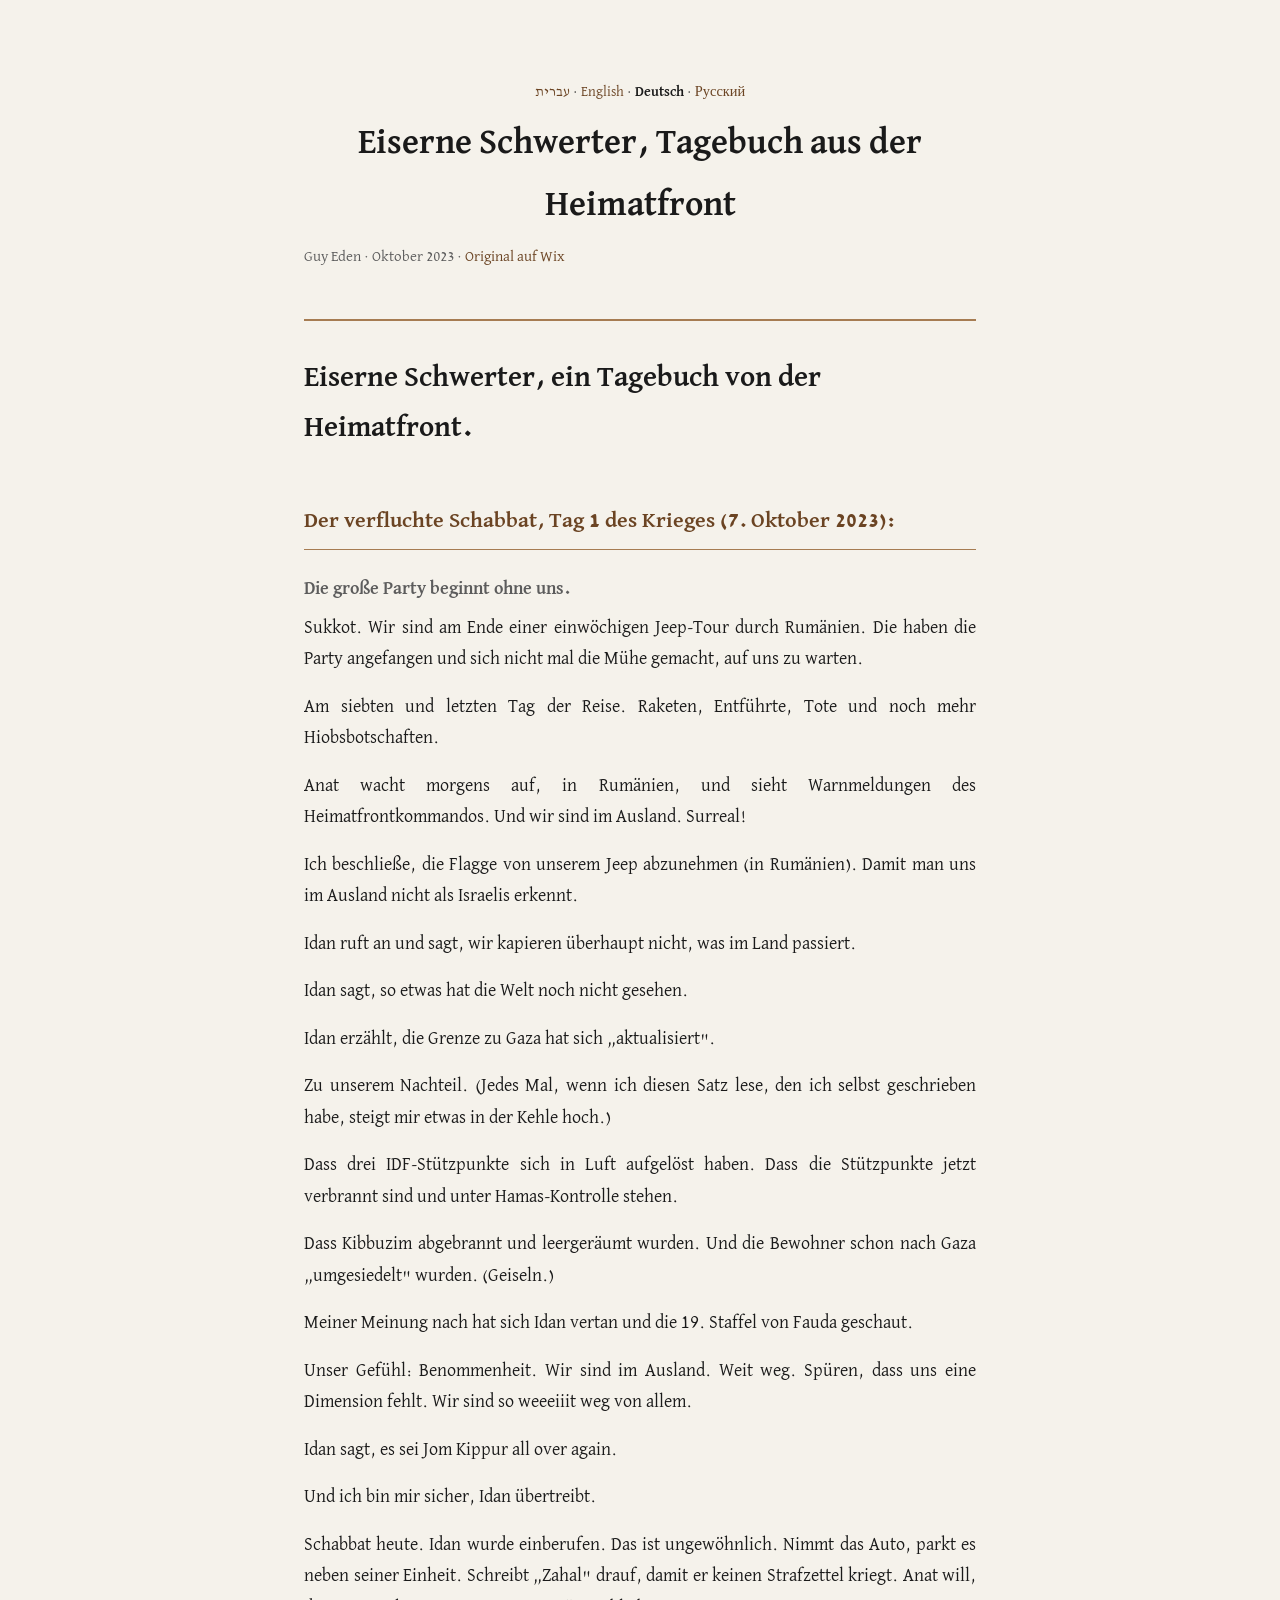
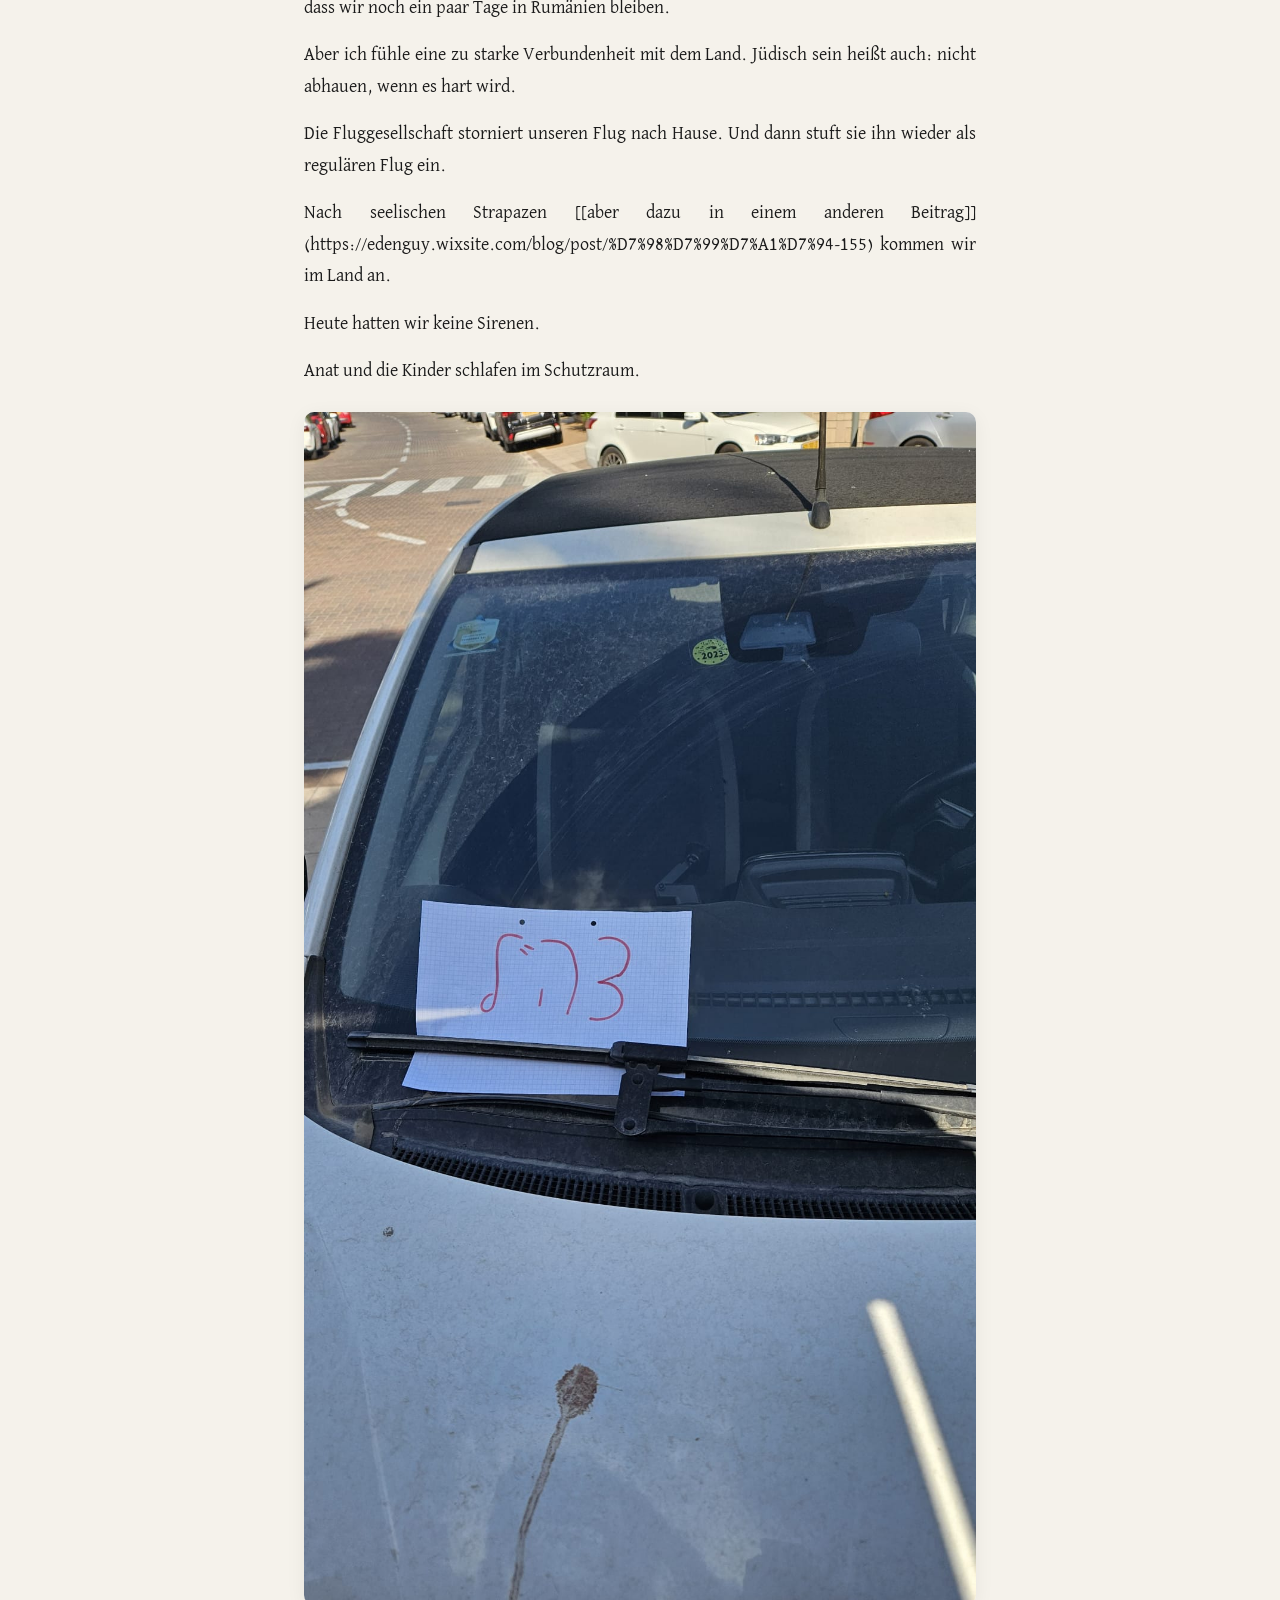
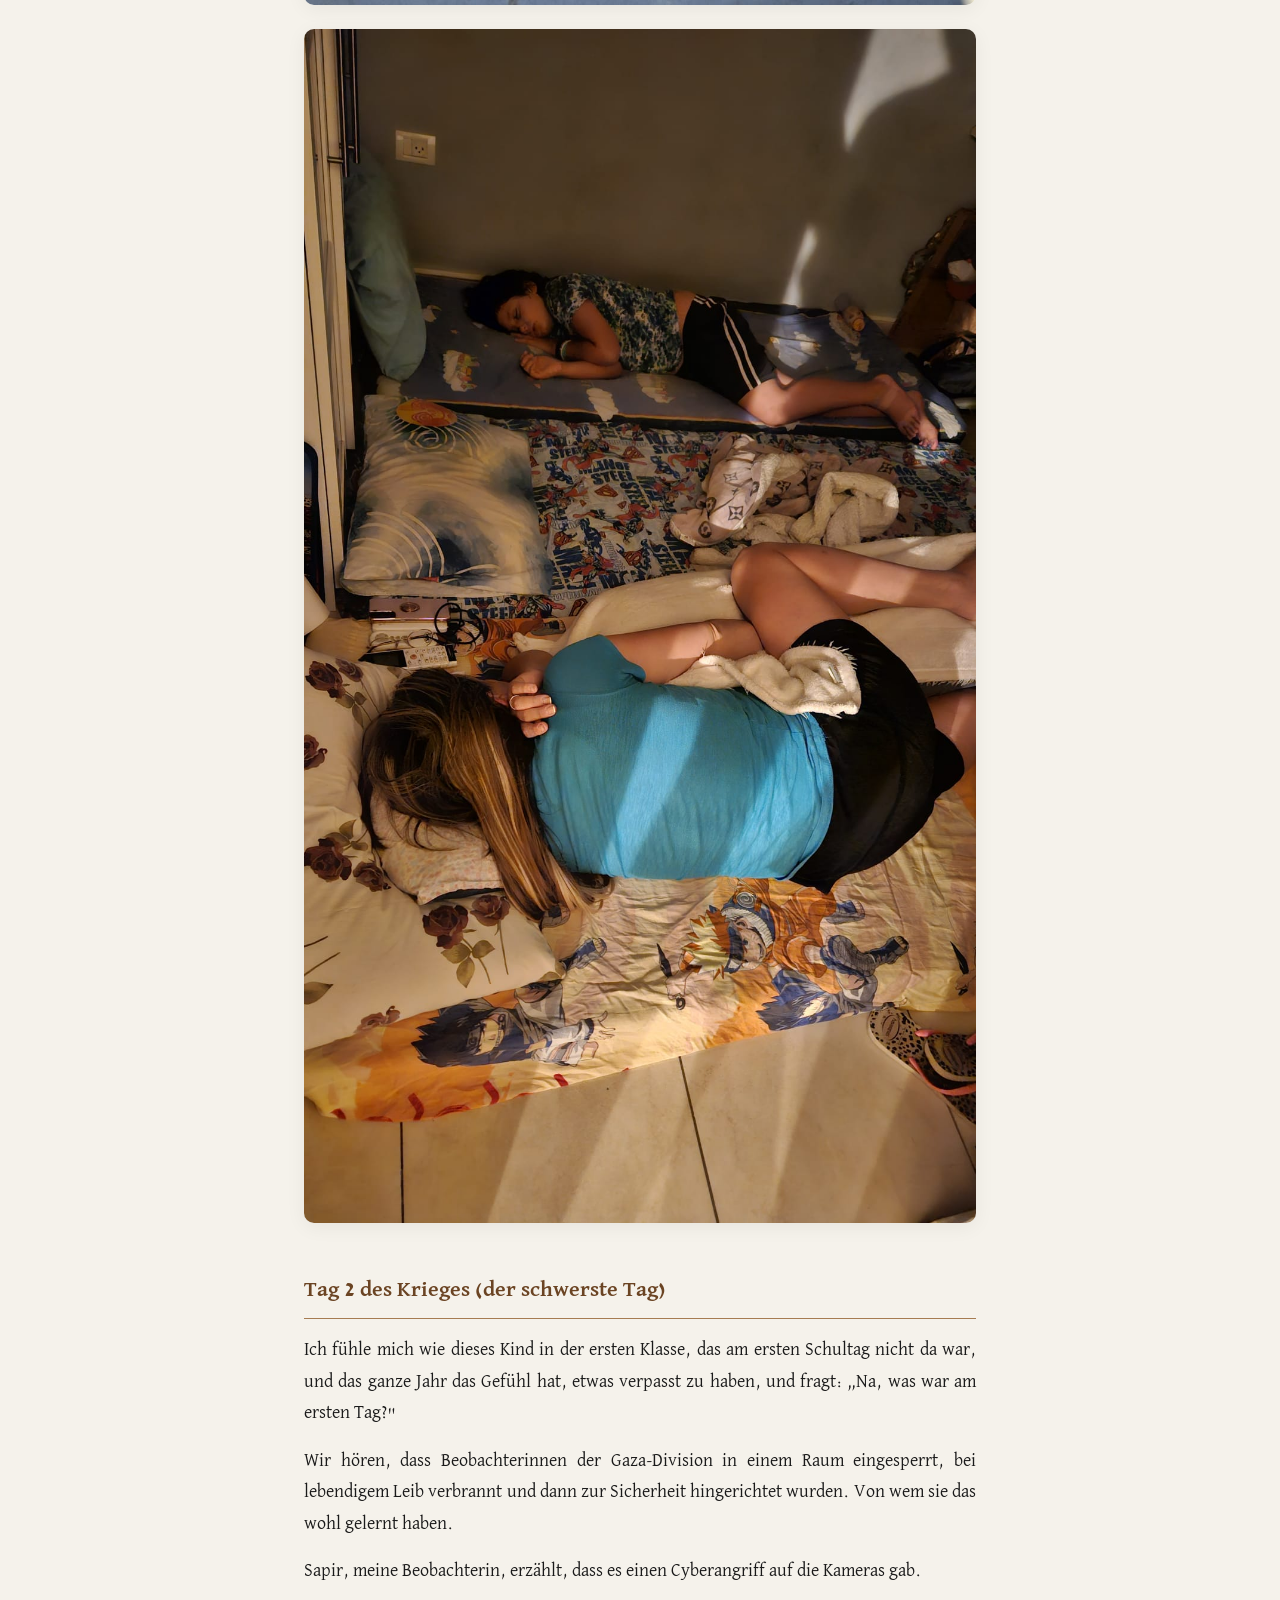
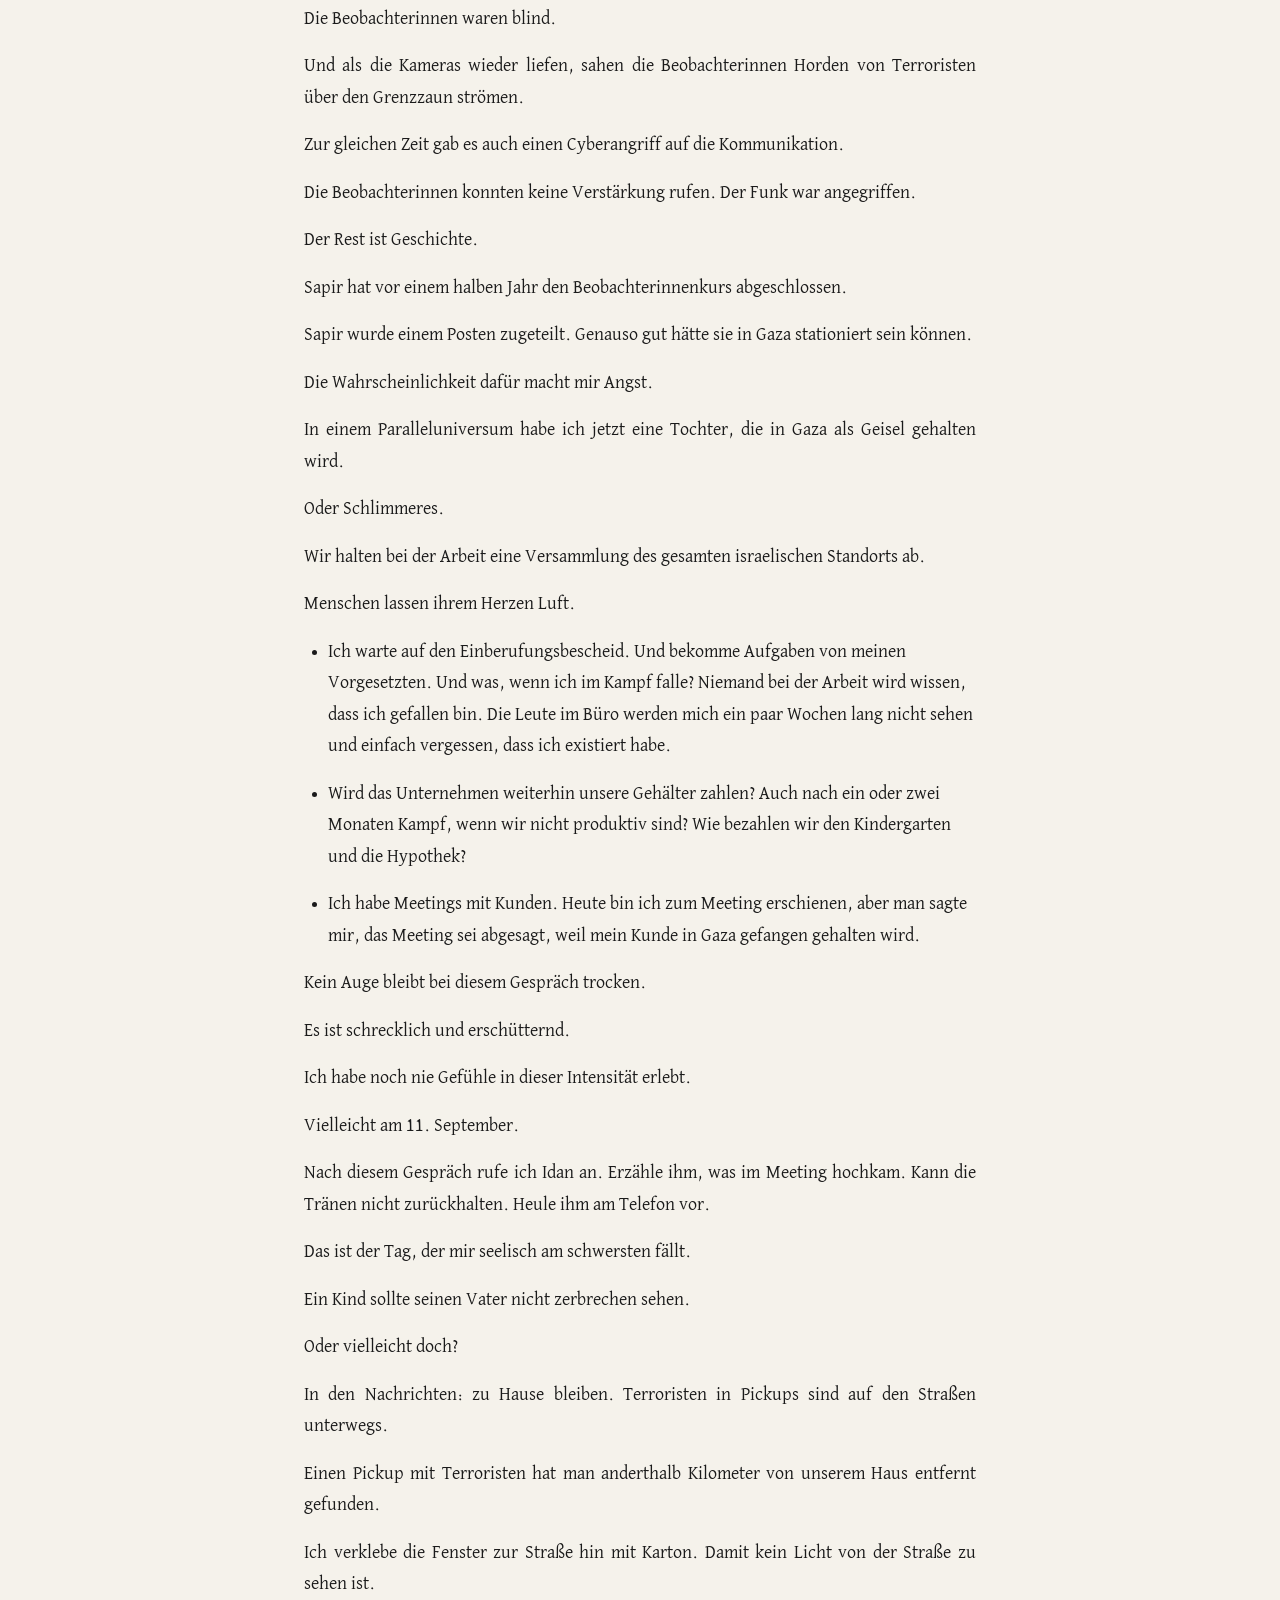
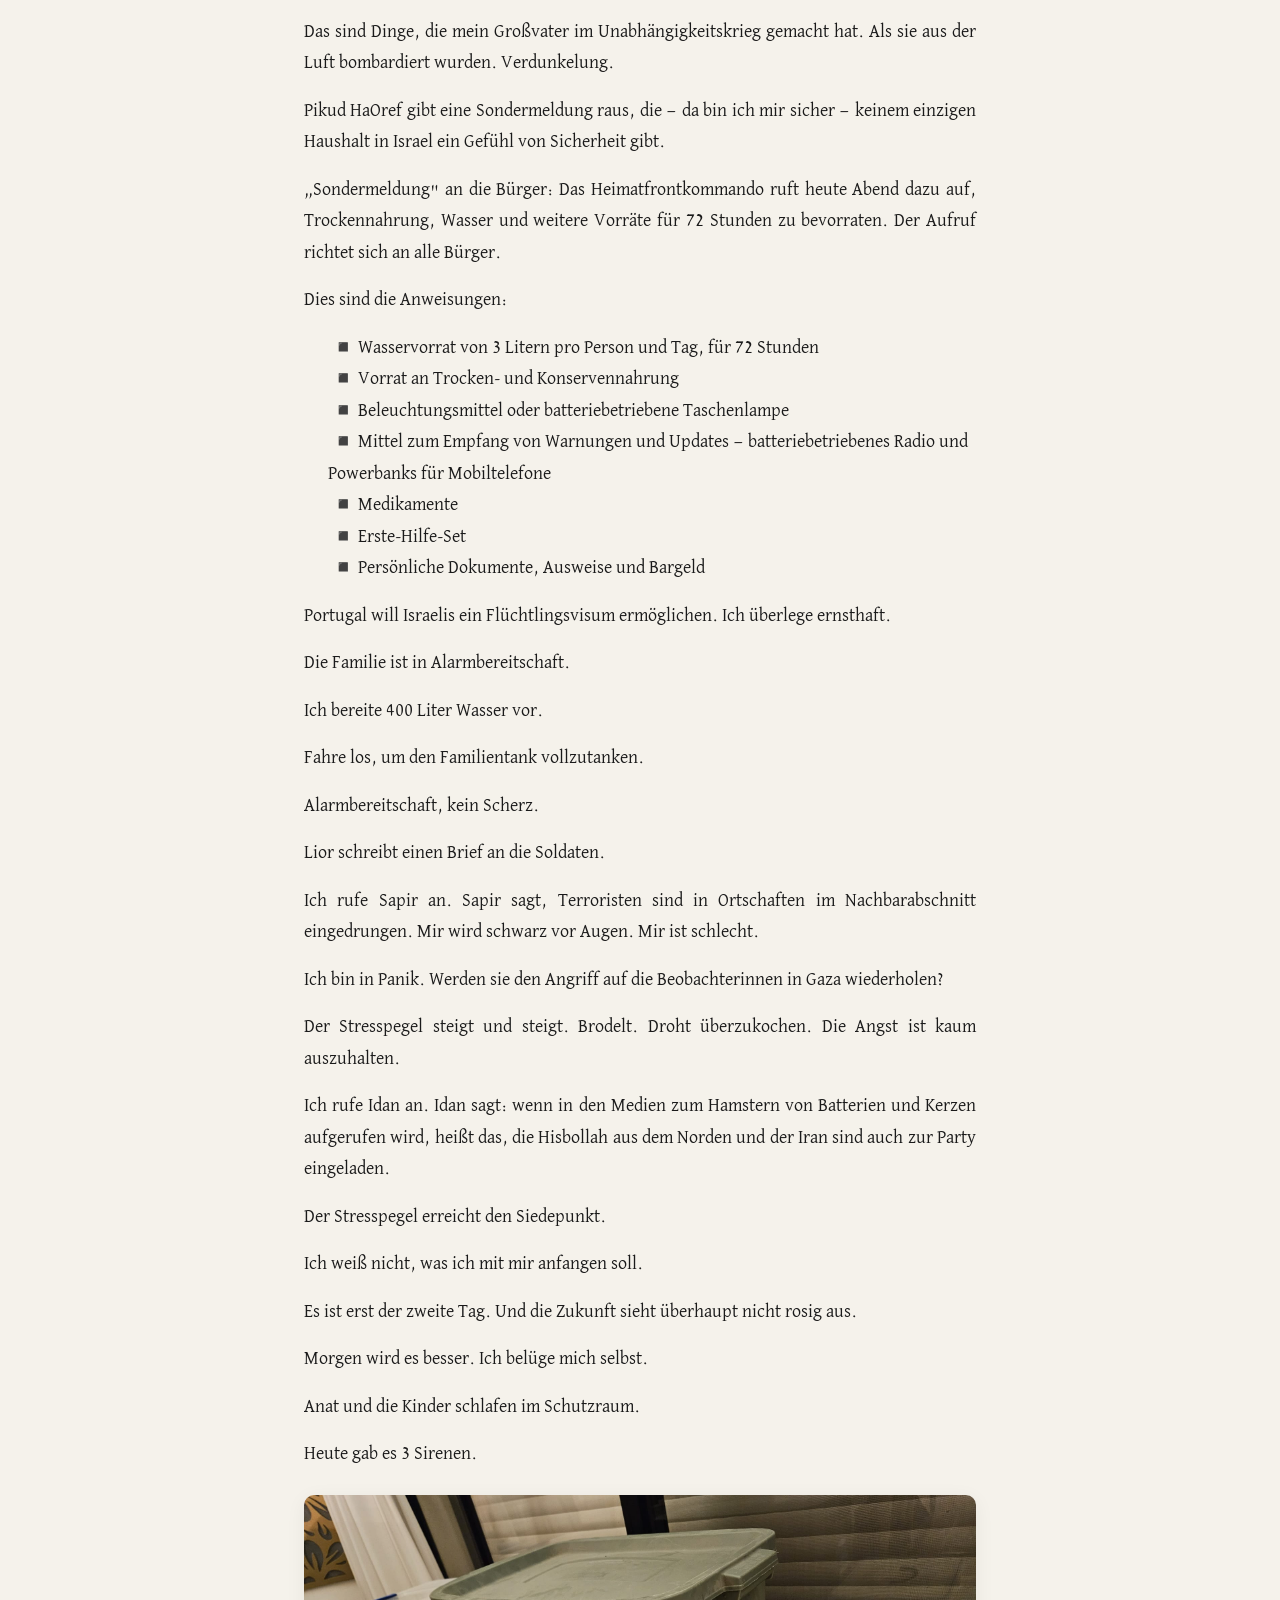
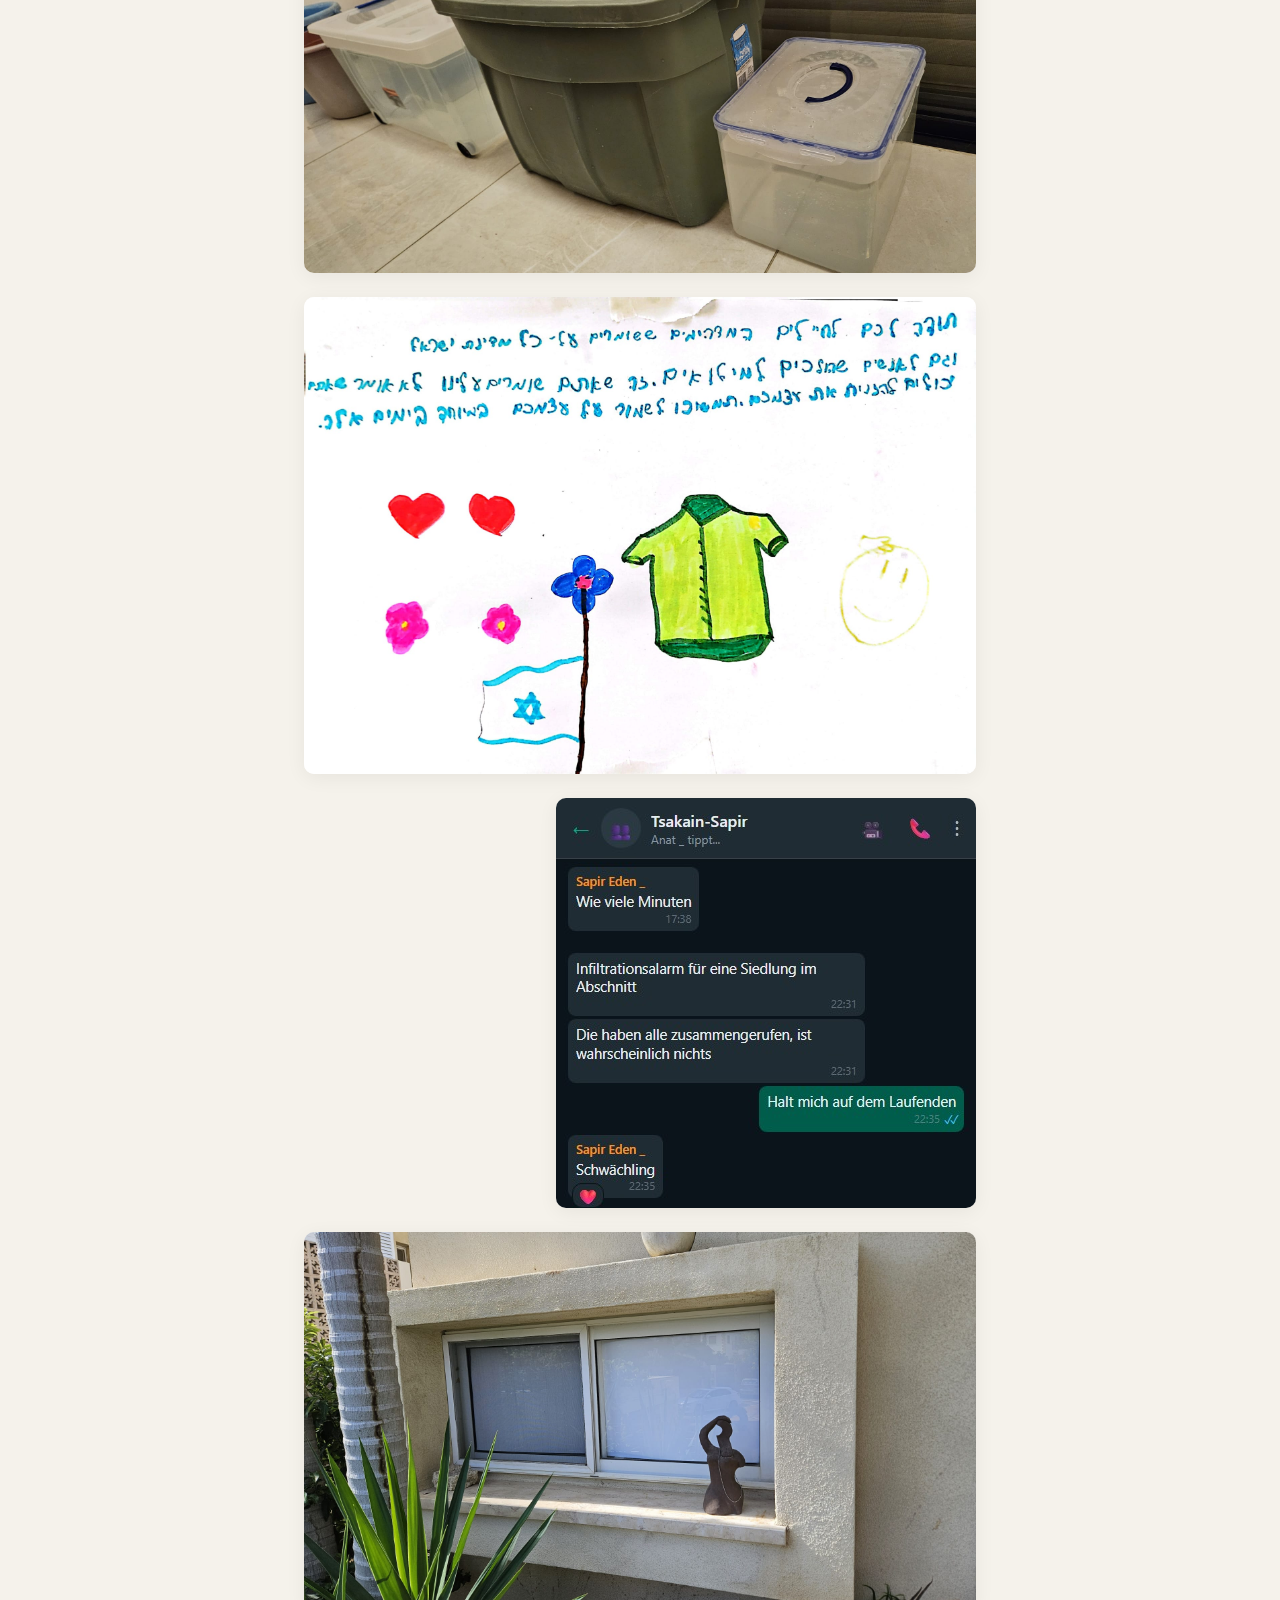
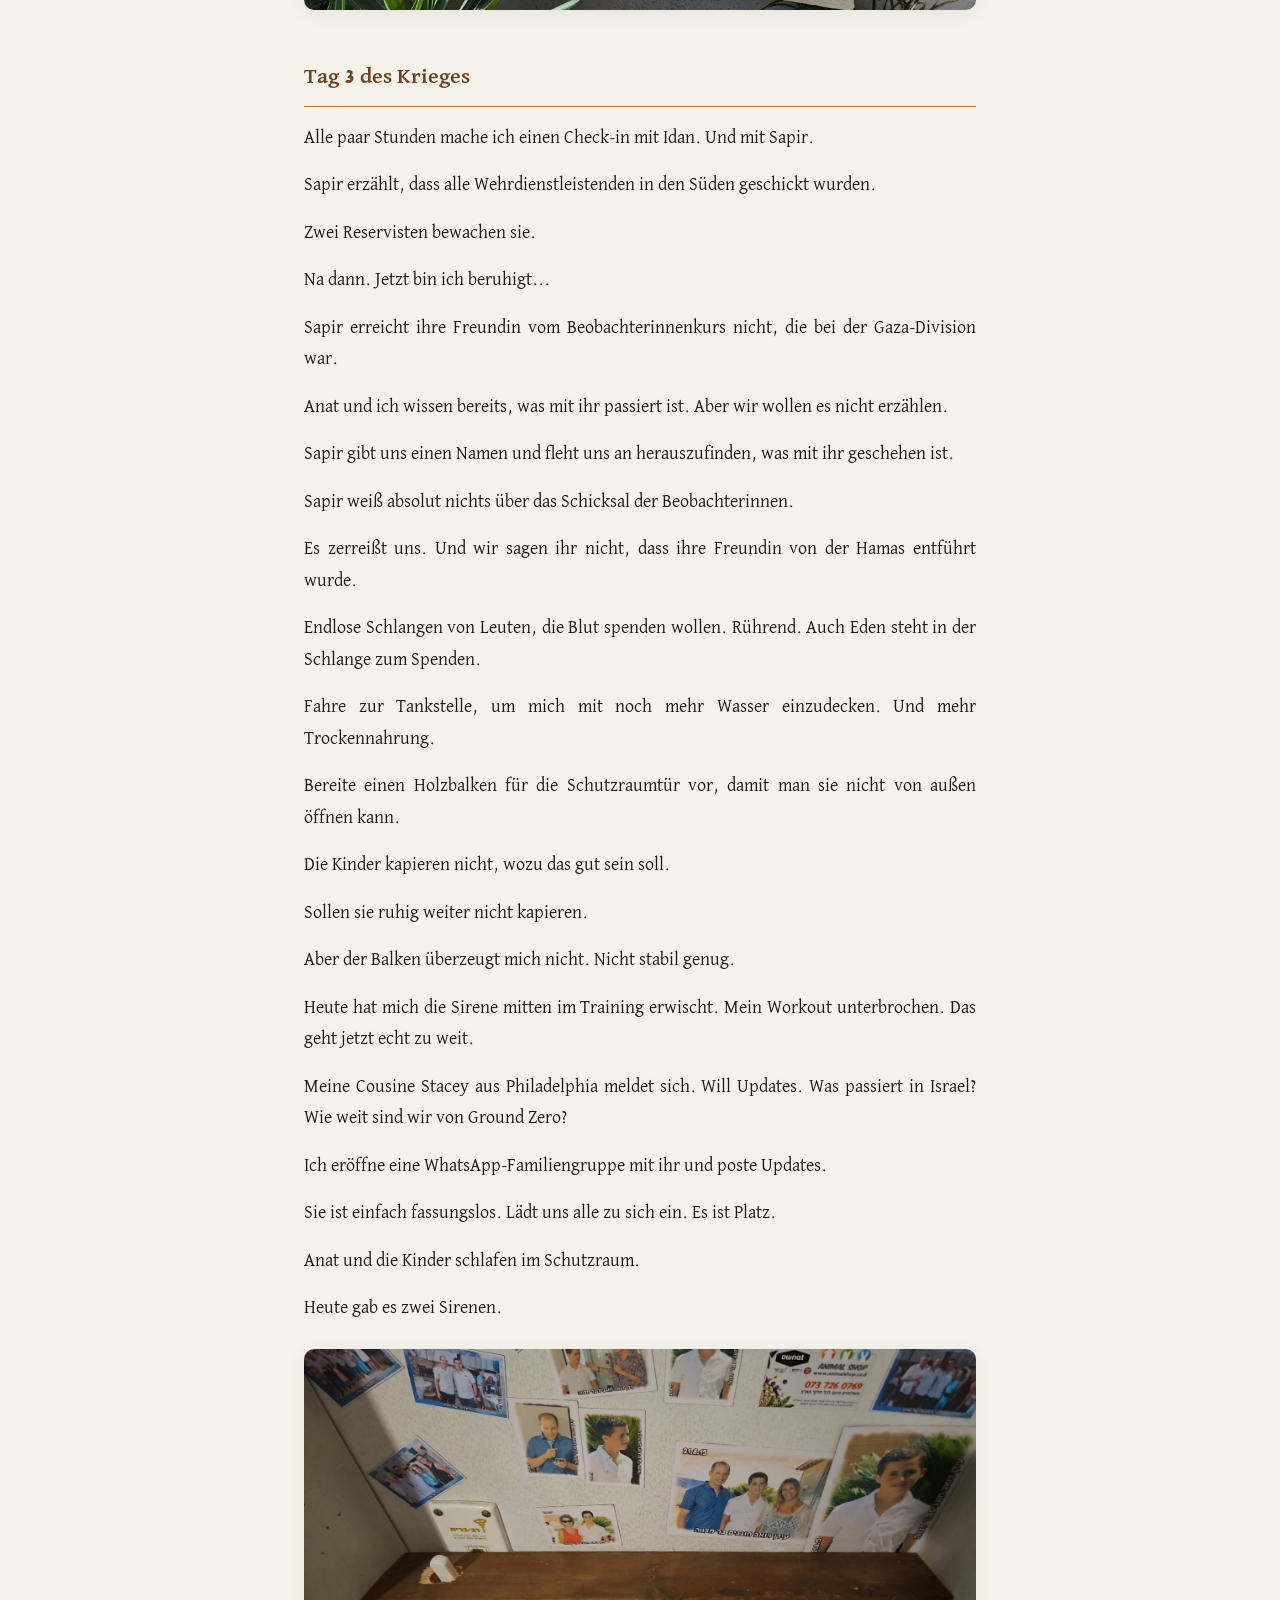
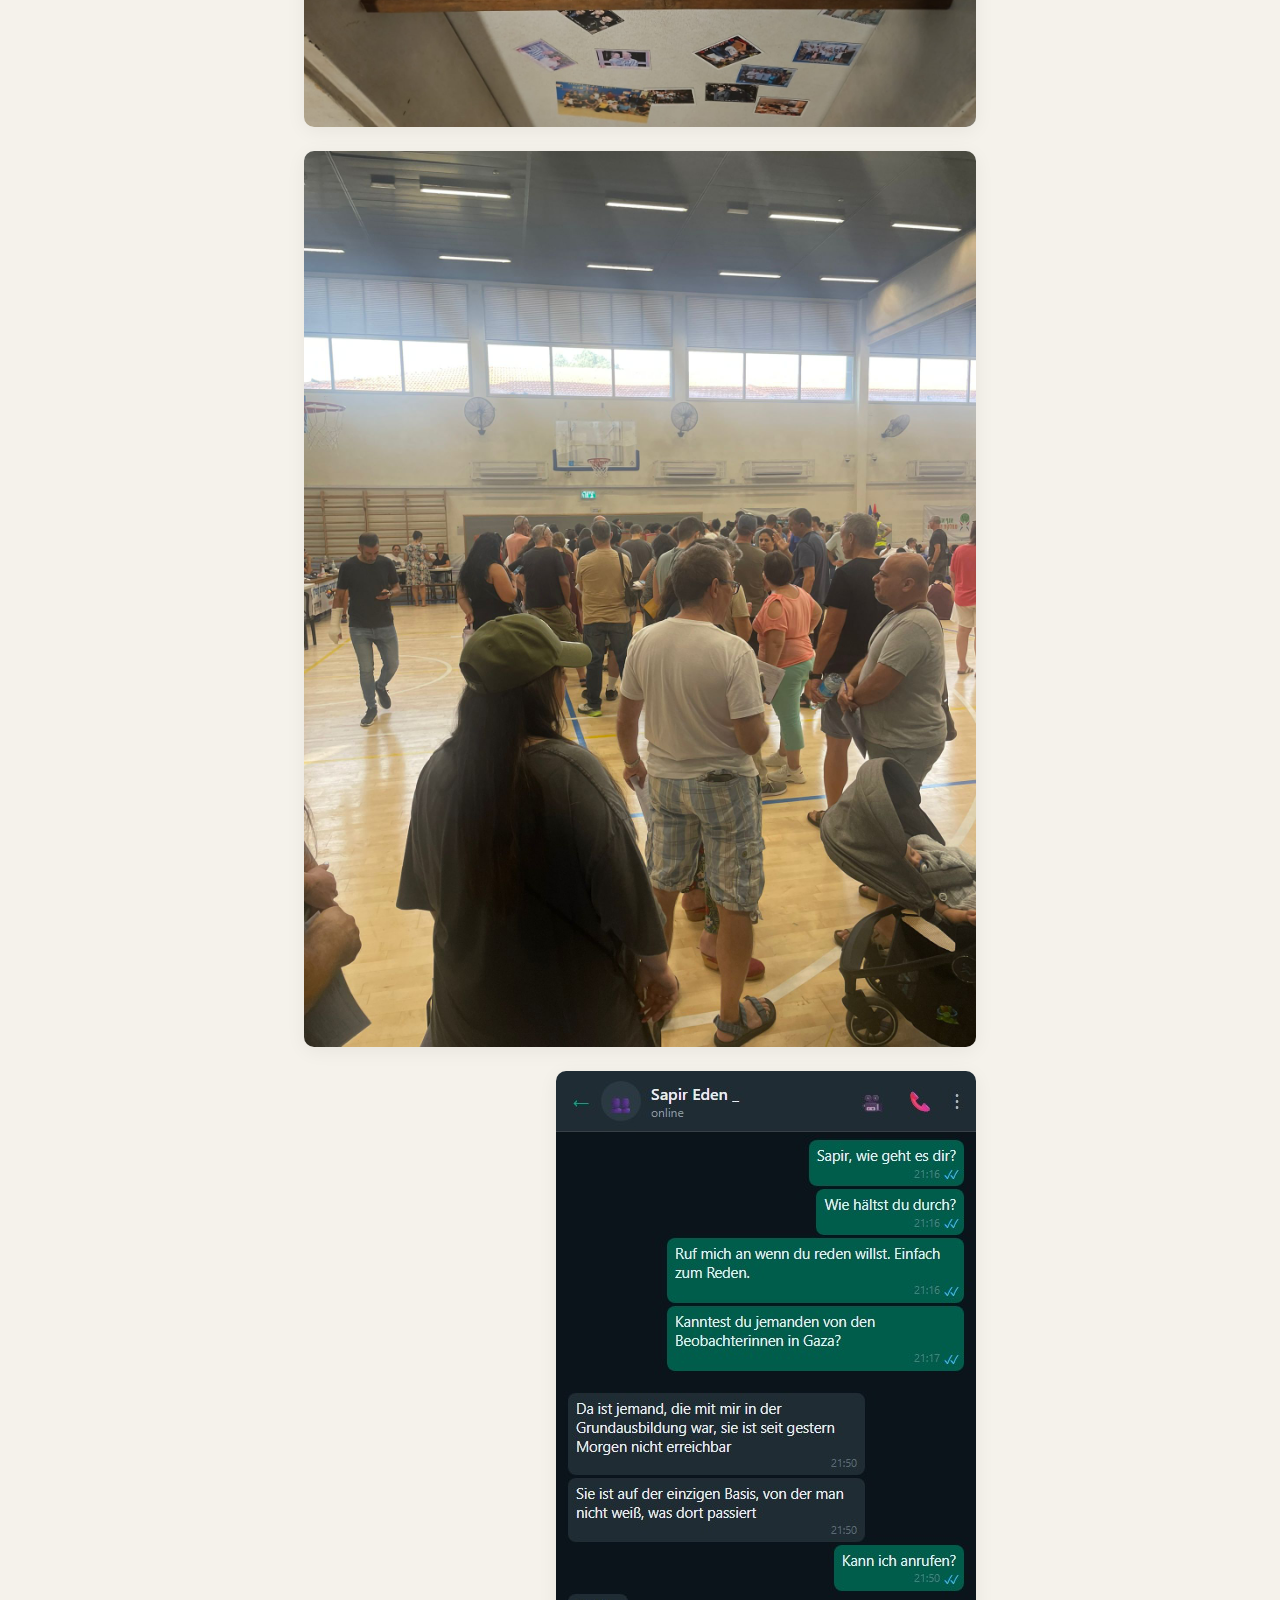
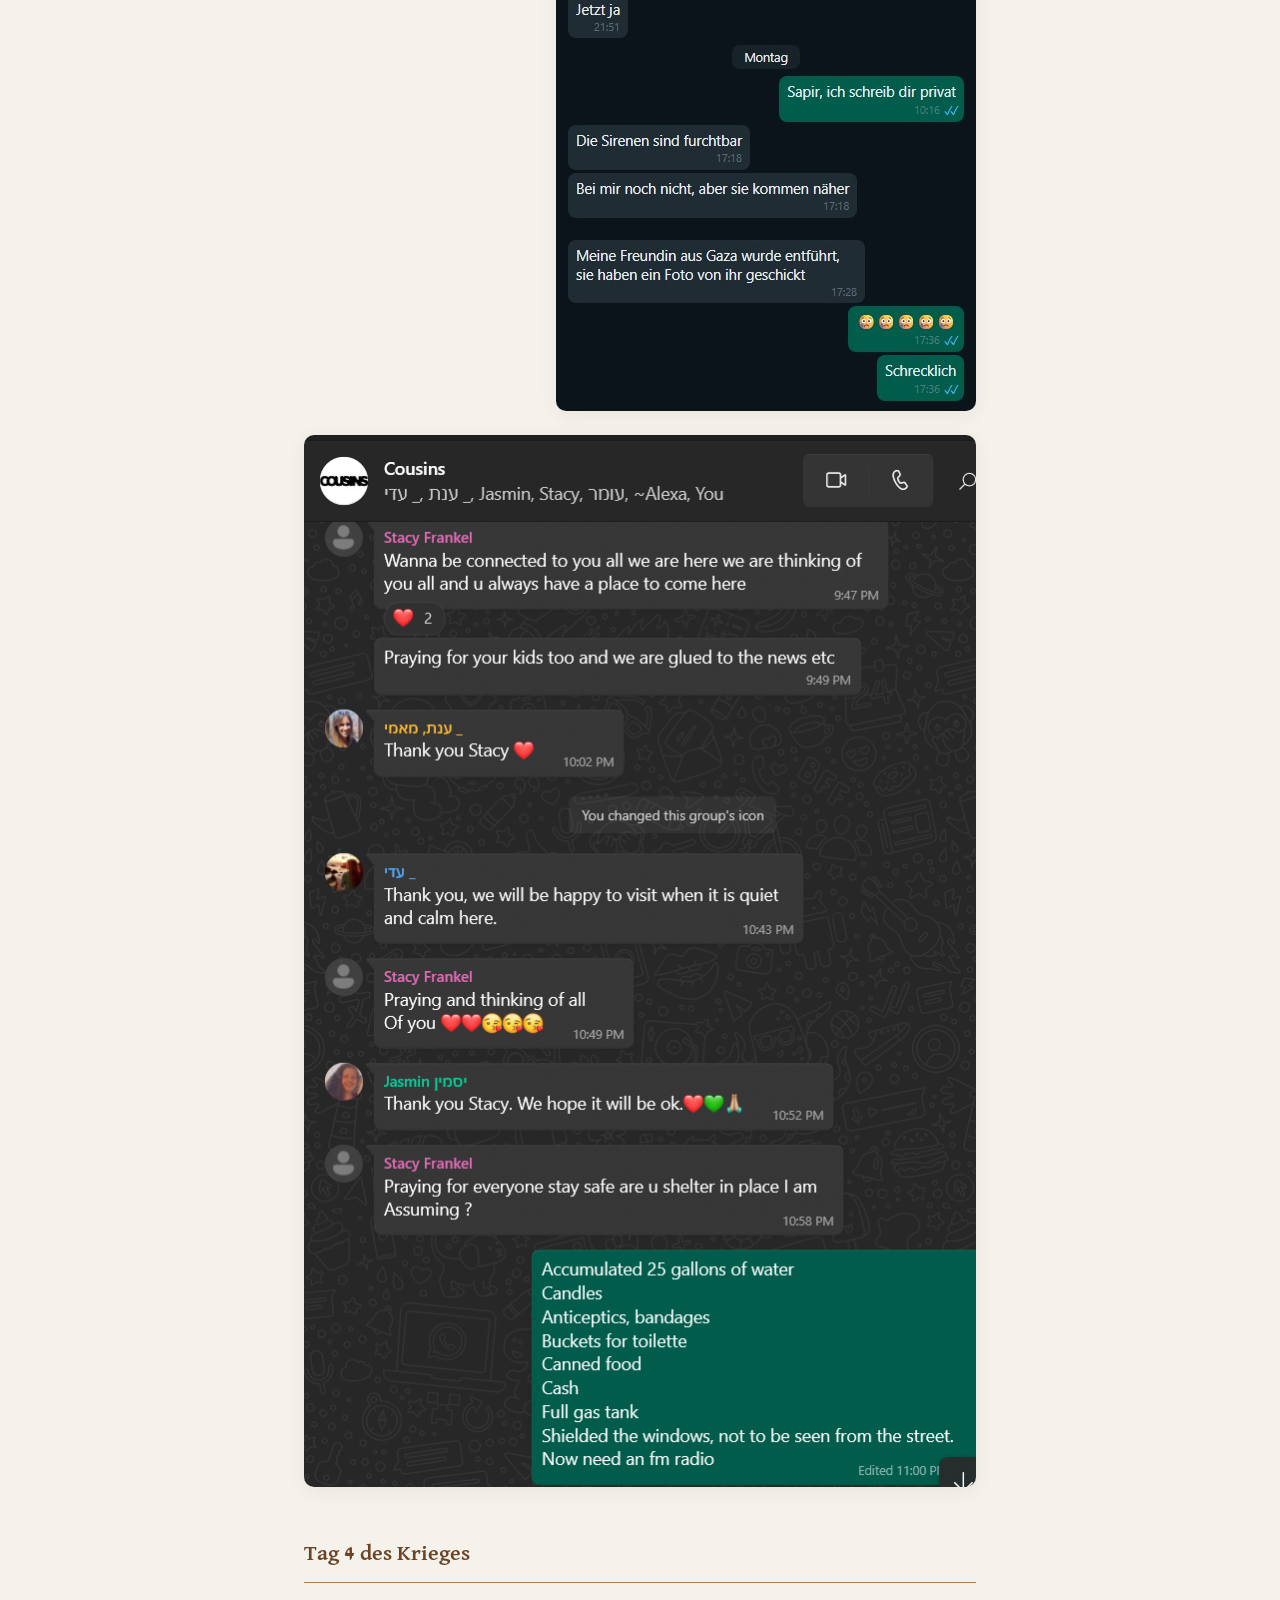
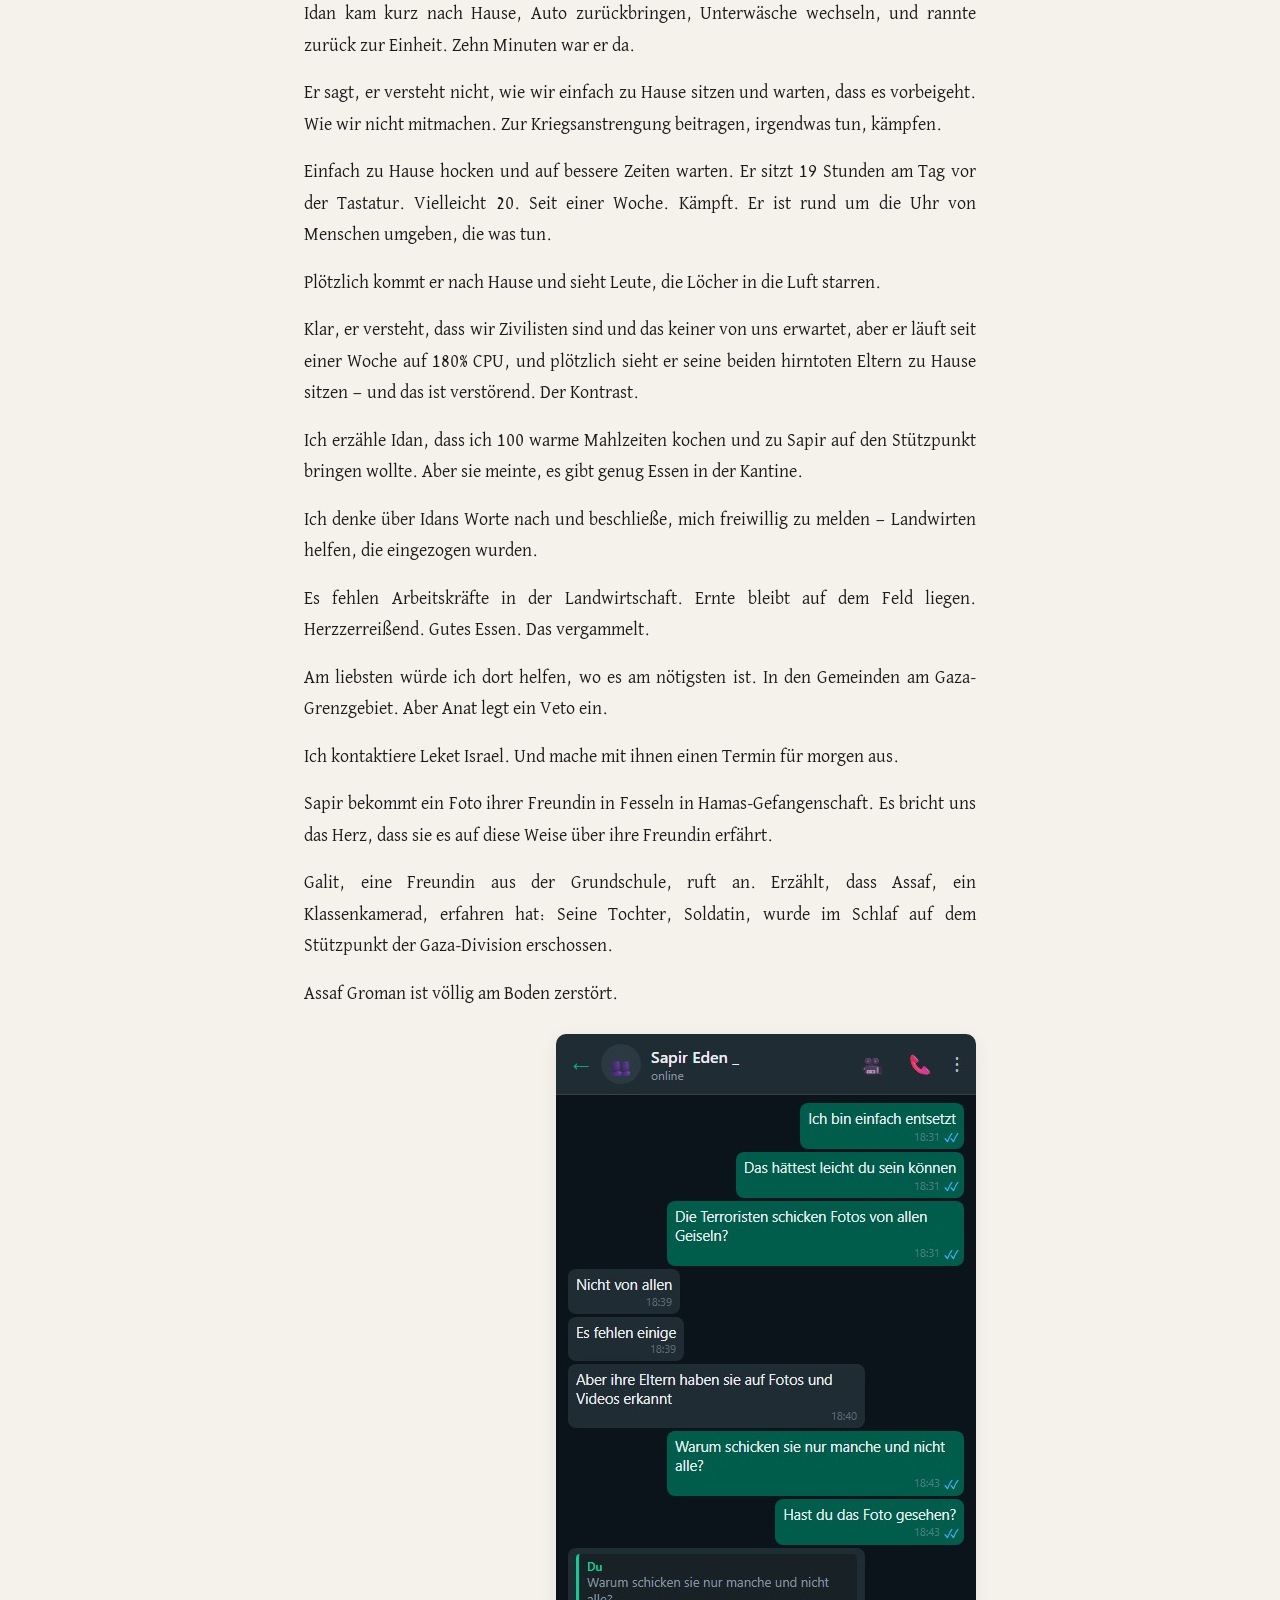
==== milchemet-charvot-barzel/de/index.html @ ed53eacb "html" ====
<!DOCTYPE html>
<html lang="de" dir="ltr">
<head>
  <meta charset="UTF-8">
  <meta name="viewport" content="width=device-width, initial-scale=1">
  <title>Eiserne Schwerter, Tagebuch aus der Heimatfront — Guy Eden</title>
  <link rel="preconnect" href="https://fonts.googleapis.com">
  <link rel="preconnect" href="https://fonts.gstatic.com" crossorigin>
  <link href="https://fonts.googleapis.com/css2?family=Heebo:wght@300;400;600;700&family=David+Libre:wght@400;700&display=swap" rel="stylesheet">
  <style>
    :root {
      --bg: #f5f2eb;
      --text: #1a1a1a;
      --muted: #5c5c5c;
      --accent: #6b4423;
      --accent-light: #a67c52;
      --card-bg: #fffefc;
      --shadow: 0 4px 20px rgba(0,0,0,.06);
      --radius: 10px;
    }
    * { box-sizing: border-box; }
    html { scroll-behavior: smooth; }
    body {
      font-family: "David Libre", "Heebo", "David", "Gisha", serif;
      font-size: 18px;
      line-height: 1.75;
      color: var(--text);
      background: var(--bg);
      margin: 0;
      padding: 0;
    }
    .container { max-width: 720px; margin: 0 auto; padding: 2rem 1.5rem; }
    header {
      text-align: center;
      padding: 3rem 0 2rem;
      border-bottom: 2px solid var(--accent-light);
      margin-bottom: 2rem;
    }
    header h1 { font-size: 2.2rem; font-weight: 700; margin: 0 0 0.5rem; color: var(--text); }
    .lang-nav { font-size: 0.9rem; margin-bottom: 0.5rem; }
    .lang-nav a { color: var(--accent); text-decoration: none; }
    .lang-nav a:hover { text-decoration: underline; }
    .meta { font-size: 0.95rem; color: var(--muted); }
    .meta a { color: var(--accent); text-decoration: none; }
    .meta a:hover { text-decoration: underline; }
    article { margin-bottom: 3rem; }
    h1 { font-size: 1.8rem; margin: 2rem 0 1rem; }
    h2.day { font-size: 1.4rem; font-weight: 600; margin: 2.5rem 0 1rem; padding: 0.5rem 0; border-bottom: 1px solid var(--accent-light); color: var(--accent); }
    h4 { font-size: 1.1rem; margin: 1.5rem 0 0.5rem; color: var(--muted); }
    p { margin: 0 0 1rem; text-align: justify; }
    .img-wrap, .video-wrap { margin: 1.5rem 0; border-radius: var(--radius); overflow: hidden; box-shadow: var(--shadow); background: var(--card-bg); }
    .img-wrap img, .video-wrap video { display: block; width: 100%; max-width: 100%; height: auto; }
    .video-wrap video { max-height: 480px; }
    .video-group { display: grid; grid-template-columns: repeat(auto-fit, minmax(280px, 1fr)); gap: 1rem; margin: 1.5rem 0; }
    .video-wrap figcaption, .img-wrap figcaption { font-size: 0.85rem; color: var(--muted); padding: 0.5rem 1rem; background: #f5f5f5; }
    .img-wrap.wa { max-width: 420px; }
    body[dir="rtl"] .img-wrap.wa { margin-right: auto; margin-left: 0; }
    body[dir="ltr"] .img-wrap.wa { margin-left: auto; margin-right: 0; }
    .diary-list { margin: 1rem 0; padding-right: 1.5rem; }
    body[dir="ltr"] .diary-list { padding-right: 0; padding-left: 1.5rem; }
    .diary-list li { margin-bottom: 0.5rem; }
    .guidelines { margin: 1rem 0; padding-right: 1.5rem; list-style: none; }
    body[dir="ltr"] .guidelines { padding-right: 0; padding-left: 1.5rem; }
    .guidelines li::before { content: "◾ "; color: var(--accent); margin-left: 0.25rem; }
    .code-block { background: #2d2d2d; color: #f8f8f2; padding: 1rem 1.25rem; border-radius: var(--radius); overflow-x: auto; font-family: Consolas, Monaco, monospace; font-size: 0.9rem; line-height: 1.5; margin: 1.5rem 0; }
    .code-block code { white-space: pre-wrap; word-break: break-word; }
    a { color: var(--accent); text-decoration: none; }
    a:hover { text-decoration: underline; }
    footer { text-align: center; padding: 2rem 0; font-size: 0.9rem; color: var(--muted); border-top: 1px solid var(--accent-light); }
    @media (max-width: 600px) { body { font-size: 16px; } .container { padding: 1rem; } }
</style>
</head>
<body dir="ltr">
  <div class="container">
    <header>
    <nav class="lang-nav">
      <a href="../index.html">עברית</a> ·
      <a href="../en/index.html">English</a> ·
      <strong>Deutsch</strong> ·
      <a href="../ru/index.html">Русский</a>
    </nav>
      <h1>Eiserne Schwerter, Tagebuch aus der Heimatfront</h1>
      <p class="meta">Guy Eden · Oktober 2023 · <a href="https://edenguy.wixsite.com/blog/post/milchamot-charvot-barzel-min-haaoref" target="_blank" rel="noopener">Original auf Wix</a></p>
    </header>
    <article>
<h1>Eiserne Schwerter, ein Tagebuch von der Heimatfront.</h1>
<h2 class="day">Der verfluchte Schabbat, Tag 1 des Krieges (7. Oktober 2023):</h2>
<h4>Die große Party beginnt ohne uns.</h4>
<p>Sukkot. Wir sind am Ende einer einwöchigen Jeep-Tour durch Rumänien. Die haben die Party angefangen und sich nicht mal die Mühe gemacht, auf uns zu warten.</p>
<p>Am siebten und letzten Tag der Reise. Raketen, Entführte, Tote und noch mehr Hiobsbotschaften.</p>
<p>Anat wacht morgens auf, in Rumänien, und sieht Warnmeldungen des Heimatfrontkommandos. Und wir sind im Ausland. Surreal!</p>
<p>Ich beschließe, die Flagge von unserem Jeep abzunehmen (in Rumänien). Damit man uns im Ausland nicht als Israelis erkennt.</p>
<p>Idan ruft an und sagt, wir kapieren überhaupt nicht, was im Land passiert.</p>
<p>Idan sagt, so etwas hat die Welt noch nicht gesehen.</p>
<p>Idan erzählt, die Grenze zu Gaza hat sich „aktualisiert".</p>
<p>Zu unserem Nachteil. (Jedes Mal, wenn ich diesen Satz lese, den ich selbst geschrieben habe, steigt mir etwas in der Kehle hoch.)</p>
<p>Dass drei IDF-Stützpunkte sich in Luft aufgelöst haben. Dass die Stützpunkte jetzt verbrannt sind und unter Hamas-Kontrolle stehen.</p>
<p>Dass Kibbuzim abgebrannt und leergeräumt wurden. Und die Bewohner schon nach Gaza „umgesiedelt" wurden. (Geiseln.)</p>
<p>Meiner Meinung nach hat sich Idan vertan und die 19. Staffel von Fauda geschaut.</p>
<p>Unser Gefühl: Benommenheit. Wir sind im Ausland. Weit weg. Spüren, dass uns eine Dimension fehlt. Wir sind so weeeiiit weg von allem.</p>
<p>Idan sagt, es sei Jom Kippur all over again.</p>
<p>Und ich bin mir sicher, Idan übertreibt.</p>
<p>Schabbat heute. Idan wurde einberufen. Das ist ungewöhnlich. Nimmt das Auto, parkt es neben seiner Einheit. Schreibt „Zahal" drauf, damit er keinen Strafzettel kriegt. Anat will, dass wir noch ein paar Tage in Rumänien bleiben.</p>
<p>Aber ich fühle eine zu starke Verbundenheit mit dem Land. Jüdisch sein heißt auch: nicht abhauen, wenn es hart wird.</p>
<p>Die Fluggesellschaft storniert unseren Flug nach Hause. Und dann stuft sie ihn wieder als regulären Flug ein.</p>
<p>Nach seelischen Strapazen [[aber dazu in einem anderen Beitrag]](https://edenguy.wixsite.com/blog/post/%D7%98%D7%99%D7%A1%D7%94-155) kommen wir im Land an.</p>
<p>Heute hatten wir keine Sirenen.</p>
<p>Anat und die Kinder schlafen im Schutzraum.</p>
<figure class="img-wrap"><img src="../images/001.jpg" alt="" loading="lazy"></figure>
<figure class="img-wrap"><img src="../images/002.jpg" alt="" loading="lazy"></figure>
<h2 class="day">Tag 2 des Krieges (der schwerste Tag)</h2>
<p>Ich fühle mich wie dieses Kind in der ersten Klasse, das am ersten Schultag nicht da war, und das ganze Jahr das Gefühl hat, etwas verpasst zu haben, und fragt: „Na, was war am ersten Tag?"</p>
<p>Wir hören, dass Beobachterinnen der Gaza-Division in einem Raum eingesperrt, bei lebendigem Leib verbrannt und dann zur Sicherheit hingerichtet wurden. Von wem sie das wohl gelernt haben.</p>
<p>Sapir, meine Beobachterin, erzählt, dass es einen Cyberangriff auf die Kameras gab.</p>
<p>Die Beobachterinnen waren blind.</p>
<p>Und als die Kameras wieder liefen, sahen die Beobachterinnen Horden von Terroristen über den Grenzzaun strömen.</p>
<p>Zur gleichen Zeit gab es auch einen Cyberangriff auf die Kommunikation.</p>
<p>Die Beobachterinnen konnten keine Verstärkung rufen. Der Funk war angegriffen.</p>
<p>Der Rest ist Geschichte.</p>
<p>Sapir hat vor einem halben Jahr den Beobachterinnenkurs abgeschlossen.</p>
<p>Sapir wurde einem Posten zugeteilt. Genauso gut hätte sie in Gaza stationiert sein können.</p>
<p>Die Wahrscheinlichkeit dafür macht mir Angst.</p>
<p>In einem Paralleluniversum habe ich jetzt eine Tochter, die in Gaza als Geisel gehalten wird.</p>
<p>Oder Schlimmeres.</p>
<p>Wir halten bei der Arbeit eine Versammlung des gesamten israelischen Standorts ab.</p>
<p>Menschen lassen ihrem Herzen Luft.</p>
<ul class="diary-list"><li>Ich warte auf den Einberufungsbescheid. Und bekomme Aufgaben von meinen Vorgesetzten. Und was, wenn ich im Kampf falle? Niemand bei der Arbeit wird wissen, dass ich gefallen bin. Die Leute im Büro werden mich ein paar Wochen lang nicht sehen und einfach vergessen, dass ich existiert habe.</li></ul>
<ul class="diary-list"><li>Wird das Unternehmen weiterhin unsere Gehälter zahlen? Auch nach ein oder zwei Monaten Kampf, wenn wir nicht produktiv sind? Wie bezahlen wir den Kindergarten und die Hypothek?</li></ul>
<ul class="diary-list"><li>Ich habe Meetings mit Kunden. Heute bin ich zum Meeting erschienen, aber man sagte mir, das Meeting sei abgesagt, weil mein Kunde in Gaza gefangen gehalten wird.</li></ul>
<p>Kein Auge bleibt bei diesem Gespräch trocken.</p>
<p>Es ist schrecklich und erschütternd.</p>
<p>Ich habe noch nie Gefühle in dieser Intensität erlebt.</p>
<p>Vielleicht am 11. September.</p>
<p>Nach diesem Gespräch rufe ich Idan an. Erzähle ihm, was im Meeting hochkam. Kann die Tränen nicht zurückhalten. Heule ihm am Telefon vor.</p>
<p>Das ist der Tag, der mir seelisch am schwersten fällt.</p>
<p>Ein Kind sollte seinen Vater nicht zerbrechen sehen.</p>
<p>Oder vielleicht doch?</p>
<p>In den Nachrichten: zu Hause bleiben. Terroristen in Pickups sind auf den Straßen unterwegs.</p>
<p>Einen Pickup mit Terroristen hat man anderthalb Kilometer von unserem Haus entfernt gefunden.</p>
<p>Ich verklebe die Fenster zur Straße hin mit Karton. Damit kein Licht von der Straße zu sehen ist.</p>
<p>Das sind Dinge, die mein Großvater im Unabhängigkeitskrieg gemacht hat. Als sie aus der Luft bombardiert wurden. Verdunkelung.</p>
<p>Pikud HaOref gibt eine Sondermeldung raus, die — da bin ich mir sicher — keinem einzigen Haushalt in Israel ein Gefühl von Sicherheit gibt.</p>
<p>„Sondermeldung" an die Bürger: Das Heimatfrontkommando ruft heute Abend dazu auf, Trockennahrung, Wasser und weitere Vorräte für 72 Stunden zu bevorraten. Der Aufruf richtet sich an alle Bürger.</p>
<p>Dies sind die Anweisungen:</p>
<ul class='guidelines'><li>Wasservorrat von 3 Litern pro Person und Tag, für 72 Stunden</li><li>Vorrat an Trocken- und Konservennahrung</li><li>Beleuchtungsmittel oder batteriebetriebene Taschenlampe</li><li>Mittel zum Empfang von Warnungen und Updates — batteriebetriebenes Radio und Powerbanks für Mobiltelefone</li><li>Medikamente</li><li>Erste-Hilfe-Set</li><li>Persönliche Dokumente, Ausweise und Bargeld</li></ul>
<p>Portugal will Israelis ein Flüchtlingsvisum ermöglichen. Ich überlege ernsthaft.</p>
<p>Die Familie ist in Alarmbereitschaft.</p>
<p>Ich bereite 400 Liter Wasser vor.</p>
<p>Fahre los, um den Familientank vollzutanken.</p>
<p>Alarmbereitschaft, kein Scherz.</p>
<p>Lior schreibt einen Brief an die Soldaten.</p>
<p>Ich rufe Sapir an. Sapir sagt, Terroristen sind in Ortschaften im Nachbarabschnitt eingedrungen. Mir wird schwarz vor Augen. Mir ist schlecht.</p>
<p>Ich bin in Panik. Werden sie den Angriff auf die Beobachterinnen in Gaza wiederholen?</p>
<p>Der Stresspegel steigt und steigt. Brodelt. Droht überzukochen. Die Angst ist kaum auszuhalten.</p>
<p>Ich rufe Idan an. Idan sagt: wenn in den Medien zum Hamstern von Batterien und Kerzen aufgerufen wird, heißt das, die Hisbollah aus dem Norden und der Iran sind auch zur Party eingeladen.</p>
<p>Der Stresspegel erreicht den Siedepunkt.</p>
<p>Ich weiß nicht, was ich mit mir anfangen soll.</p>
<p>Es ist erst der zweite Tag. Und die Zukunft sieht überhaupt nicht rosig aus.</p>
<p>Morgen wird es besser. Ich belüge mich selbst.</p>
<p>Anat und die Kinder schlafen im Schutzraum.</p>
<p>Heute gab es 3 Sirenen.</p>
<figure class="img-wrap"><img src="../images/003.jpg" alt="" loading="lazy"></figure>
<figure class="img-wrap"><img src="../images/004.jpg" alt="" loading="lazy"></figure>
<figure class="img-wrap wa"><img src="whatsapp/006_de.jpg" alt="" loading="lazy"></figure>
<figure class="img-wrap"><img src="../images/007.jpg" alt="" loading="lazy"></figure>
<h2 class="day">Tag 3 des Krieges</h2>
<p>Alle paar Stunden mache ich einen Check-in mit Idan. Und mit Sapir.</p>
<p>Sapir erzählt, dass alle Wehrdienstleistenden in den Süden geschickt wurden.</p>
<p>Zwei Reservisten bewachen sie.</p>
<p>Na dann. Jetzt bin ich beruhigt...</p>
<p>Sapir erreicht ihre Freundin vom Beobachterinnenkurs nicht, die bei der Gaza-Division war.</p>
<p>Anat und ich wissen bereits, was mit ihr passiert ist. Aber wir wollen es nicht erzählen.</p>
<p>Sapir gibt uns einen Namen und fleht uns an herauszufinden, was mit ihr geschehen ist.</p>
<p>Sapir weiß absolut nichts über das Schicksal der Beobachterinnen.</p>
<p>Es zerreißt uns. Und wir sagen ihr nicht, dass ihre Freundin von der Hamas entführt wurde.</p>
<p>Endlose Schlangen von Leuten, die Blut spenden wollen. Rührend. Auch Eden steht in der Schlange zum Spenden.</p>
<p>Fahre zur Tankstelle, um mich mit noch mehr Wasser einzudecken. Und mehr Trockennahrung.</p>
<p>Bereite einen Holzbalken für die Schutzraumtür vor, damit man sie nicht von außen öffnen kann.</p>
<p>Die Kinder kapieren nicht, wozu das gut sein soll.</p>
<p>Sollen sie ruhig weiter nicht kapieren.</p>
<p>Aber der Balken überzeugt mich nicht. Nicht stabil genug.</p>
<p>Heute hat mich die Sirene mitten im Training erwischt. Mein Workout unterbrochen. Das geht jetzt echt zu weit.</p>
<p>Meine Cousine Stacey aus Philadelphia meldet sich. Will Updates. Was passiert in Israel? Wie weit sind wir von Ground Zero?</p>
<p>Ich eröffne eine WhatsApp-Familiengruppe mit ihr und poste Updates.</p>
<p>Sie ist einfach fassungslos. Lädt uns alle zu sich ein. Es ist Platz.</p>
<p>Anat und die Kinder schlafen im Schutzraum.</p>
<p>Heute gab es zwei Sirenen.</p>
<figure class="img-wrap"><img src="../images/008.jpg" alt="" loading="lazy"></figure>
<figure class="img-wrap"><img src="../images/009.jpg" alt="" loading="lazy"></figure>
<figure class="img-wrap wa"><img src="whatsapp/010_de.jpg" alt="" loading="lazy"></figure>
<figure class="img-wrap"><img src="../images/011.png" alt="" loading="lazy"></figure>
<h2 class="day">Tag 4 des Krieges</h2>
<p>Idan kam kurz nach Hause, Auto zurückbringen, Unterwäsche wechseln, und rannte zurück zur Einheit. Zehn Minuten war er da.</p>
<p>Er sagt, er versteht nicht, wie wir einfach zu Hause sitzen und warten, dass es vorbeigeht. Wie wir nicht mitmachen. Zur Kriegsanstrengung beitragen, irgendwas tun, kämpfen.</p>
<p>Einfach zu Hause hocken und auf bessere Zeiten warten. Er sitzt 19 Stunden am Tag vor der Tastatur. Vielleicht 20. Seit einer Woche. Kämpft. Er ist rund um die Uhr von Menschen umgeben, die was tun.</p>
<p>Plötzlich kommt er nach Hause und sieht Leute, die Löcher in die Luft starren.</p>
<p>Klar, er versteht, dass wir Zivilisten sind und das keiner von uns erwartet, aber er läuft seit einer Woche auf 180% CPU, und plötzlich sieht er seine beiden hirntoten Eltern zu Hause sitzen — und das ist verstörend. Der Kontrast.</p>
<p>Ich erzähle Idan, dass ich 100 warme Mahlzeiten kochen und zu Sapir auf den Stützpunkt bringen wollte. Aber sie meinte, es gibt genug Essen in der Kantine.</p>
<p>Ich denke über Idans Worte nach und beschließe, mich freiwillig zu melden — Landwirten helfen, die eingezogen wurden.</p>
<p>Es fehlen Arbeitskräfte in der Landwirtschaft. Ernte bleibt auf dem Feld liegen. Herzzerreißend. Gutes Essen. Das vergammelt.</p>
<p>Am liebsten würde ich dort helfen, wo es am nötigsten ist. In den Gemeinden am Gaza-Grenzgebiet. Aber Anat legt ein Veto ein.</p>
<p>Ich kontaktiere Leket Israel. Und mache mit ihnen einen Termin für morgen aus.</p>
<p>Sapir bekommt ein Foto ihrer Freundin in Fesseln in Hamas-Gefangenschaft. Es bricht uns das Herz, dass sie es auf diese Weise über ihre Freundin erfährt.</p>
<p>Galit, eine Freundin aus der Grundschule, ruft an. Erzählt, dass Assaf, ein Klassenkamerad, erfahren hat: Seine Tochter, Soldatin, wurde im Schlaf auf dem Stützpunkt der Gaza-Division erschossen.</p>
<p>Assaf Groman ist völlig am Boden zerstört.</p>
<figure class="img-wrap wa"><img src="whatsapp/012_de.jpg" alt="" loading="lazy"></figure>
<figure class="img-wrap wa"><img src="whatsapp/013_de.jpg" alt="" loading="lazy"></figure>
<figure class="img-wrap wa"><img src="whatsapp/014_de.jpg" alt="" loading="lazy"></figure>
<p>Noa Marciano, Sapirs entführte Freundin, wird in den Hamas-Tunneln festgehalten.</p>
<figure class="img-wrap"><img src="../images/015.png" alt="" loading="lazy"></figure>
<p>Galit versteckt sich hinter dem Grenzzaun an der Straße während einer Sirene.</p>
<figure class="img-wrap"><img src="../images/016.jpg" alt="" loading="lazy"></figure>
<h2 class="day">Tag 5 des Krieges</h2>
<p>Gehe früh morgens einkaufen.</p>
<p>Die Regale im Supermarkt sind ziemlich leer.</p>
<p>Keine Lieferungen, keine Mitarbeiter im Supermarkt, keine Ware, nur Kassiererinnen.</p>
<p>Die Regale sind leer. Wie in Osteuropa zu Zeiten des Kommunismus.</p>
<p>Am Nachmittag hat ein Nachbar die Polizei gerufen — eine verdächtige Person außerhalb der Siedlung in den Sanddünen, mit einem großen Rucksack.</p>
<p>Als ich zum Rucking losging (30-Kilo-Rucksack, Wandern in den Sandhügeln neben dem Haus), hielt mich ein Streifenwagen an. Wollte meinen Ausweis sehen. Haben mich natürlich sofort gehen lassen. Aber man sieht, wie nervös und verängstigt die Leute sind.</p>
<p>Als ich Sapir von dem Vorfall erzähle, rollt sie sich vor Lachen.</p>
<p>Immerhin konnte ich sie zum Lachen bringen.</p>
<p>Anat druckt Mandalas aus und malt mit den Kindern.</p>
<p>Ich sage meinem Chef, dass ich es schwer habe, nicht mehr so produktiv bin wie vorher. Er hat volles Verständnis.</p>
<p>Sapir erzählt, die Mädchen in der Kommandozentrale haben beschlossen, Schabbat zu halten — zum Gedenken an die Beobachterinnen, die ermordet oder entführt wurden.</p>
<p>Wir sollen nicht versuchen, sie am Schabbat zu erreichen. Handy ist aus. Sie halten Schabbat.</p>
<p>Das hat mir noch gefehlt. Dass Sapir jetzt fromm wird.</p>
<p>Ich sehe mich schon bei Osher Ad Einweggeschirr kaufen, weil Sapir sich weigert, mit uns am Schabbattisch zu sitzen.</p>
<p>Das hat mir wirklich noch gefehlt!!!</p>
<p>Sapir beruhigt mich und sagt, es sei einmalig.</p>
<p>Beruhigt mich nicht. Jeder Baal Tschuwa fängt mit einem einzigen Mal an.</p>
<p>Ich hatte eine Idee für eine App.</p>
<pre class="code-block"><code>Statt alle zu fragen, ob alles in Ordnung ist, nach einem Raketenalarm.
Ich registriere mich,
markiere, von wem ich wissen will, dass er in Ordnung ist.
Nach einer Sirene markiere ich, dass ich in Ordnung bin.
Und dann kann ich sehen, wer von Freunden/Familie in Ordnung ist und wer nicht geantwortet hat.
Es wird eine schöne Matrix sein, die sich langsam asynchron grün füllt.
Und nach 5 Minuten bekommen wir eine Benachrichtigung, wer nicht geantwortet hat.
Einfachstes Pub-Sub.
(Die App zeigt auch an, wer einen niedrigen Akkustand hat oder außerhalb der Reichweite ist und deshalb nicht geantwortet hat. Und jeder Nutzer muss seine Follower genehmigen. Privatsphäre.)
Hatte die Idee schon vor 15 Jahren, während der Anschläge.
Aber jetzt ist sie relevanter.
Ein Tag Arbeit, um das aufzusetzen.
Wird ein Hit.
React, AWS.
</code></pre>
<p>Die Freunde sind begeistert von der Idee. Anat weniger.</p>
<p>Heute gab es zwei Sirenen.</p>
<p>Anat und die Kinder schlafen im Schutzraum.</p>
<figure class="img-wrap"><img src="../images/017.jpg" alt="" loading="lazy"></figure>
<figure class="img-wrap wa"><img src="whatsapp/018_de.jpg" alt="" loading="lazy"></figure>
<figure class="img-wrap"><img src="../images/019.jpg" alt="" loading="lazy"></figure>
<figure class="img-wrap"><img src="../images/020.jpg" alt="" loading="lazy"></figure>
<figure class="img-wrap"><img src="../images/021.jpg" alt="" loading="lazy"></figure>
<figure class="img-wrap"><img src="../images/022.jpg" alt="" loading="lazy"></figure>
<h2 class="day">Tag 6 des Krieges</h2>
<p>Wache um 3 Uhr morgens auf. Kann nicht einschlafen. Der Schlaf flieht.</p>
<p>Schreibe mit meinem Freund Barel.</p>
<p>Er fragt, ob ich unsere Gespräche in mein Kriegstagebuch aufnehme.</p>
<p>Bitteschön. Hiermit aufgenommen.</p>
<p>Barel patrouilliert in seiner Siedlung mit einer Waffe. Deshalb ist er um 3 Uhr morgens verfügbar.</p>
<p>Ich frag ihn, wie die Mizrachim so warm, liebevoll und herzlich sein können, aber die Araber so bösartig und grausam.</p>
<p>Er braucht lange zum Antworten, und ich befürchte, er könnte beleidigt sein, dass ich Mizrachim mit Arabern vergleiche.</p>
<p>Aber ich meinte es eigentlich als Kompliment.</p>
<p>Barel erzählt von einer Lag-BaOmer-Szene aus seiner Kindheit, die sich ihm eingebrannt hat: ein arabischer Junge, der Tauben quälte, sie anzündete, ihnen Böller reinsteckte.</p>
<p>Grausam sind sie, die Araber.</p>
<p>Barel schickt ein aktuelles Foto von sich. Von seiner nächtlichen Patrouille.</p>
<p>Und ich rate ihm dringend, sich zu rasieren, bevor ihn noch die Grenzpolizei anhält.</p>
<p>Trete dem Forum „Brüder in der Landwirtschaft" bei. Suche Möglichkeiten, freiwillig zu helfen. Man fragt mich, ob ich melken kann.</p>
<figure class="img-wrap"><img src="../images/023.png" alt="" loading="lazy"></figure>
<figure class="img-wrap wa"><img src="whatsapp/024_de.jpg" alt="" loading="lazy"></figure>
<figure class="img-wrap wa"><img src="whatsapp/025_de.jpg" alt="" loading="lazy"></figure>
<p>Trete dem Forum „Brüder in der Landwirtschaft" bei.</p>
<figure class="img-wrap wa"><img src="whatsapp/026_de.jpg" alt="" loading="lazy"></figure>
<div class="video-group"><figure class="video-wrap"><video src="../videos/006.mp4" controls preload="metadata" playsinline></video><figcaption>▶ Video ansehen</figcaption></figure>
<h2 class="day">Tag 7 des Krieges</h2>
<p>07:00 Uhr, Adi (meine Schwester) ruft an.</p>
<p>An der Uhrzeit merke ich: irgendwas ist passiert.</p>
<p>Adi erzählt mit zitternder Stimme: Ihre Tochter Mai, die seit anderthalb Jahren in Australien lebt, hat beschlossen, zurückzukommen. Um zu kämpfen. Ihr Zuhause während zweieinhalb Jahren Wehrdienst wurde zerstört. (Gaza-Brigade.) Sie kann nicht tatenlos rumsitzen.</p>
<p>Adi ist voller Angst. Versucht sie zu überreden, nicht zu kommen.</p>
<p>Aber Mai hat sich entschieden.</p>
<p>Papa ruft an. Wir reden.</p>
<p>Papa — „Wie haben wir nichts aus dem Jom-Kippur-Krieg gelernt?"</p>
<p>Ich — Ich versprech dir: der Jom-Kippur-Krieg wird auch ein drittes Mal passieren, auch den Enkeln, in 50 Jahren. Unmöglich, eine Grenze 200 Jahre hermetisch abzusichern. Dinge passieren. Werden passieren.</p>
<p>Papa — Man muss den Bildungsminister auswechseln. Israels Kinder kennen keine Geschichte. Wieso kennen meine Enkel keine Geschichte? Und warum wissen meine Kinder nichts über die Zeit vor 2000?</p>
<p>Ich — Werde genervt, hab keinen Bock auf Vorwürfe von jemandem, der den Bildungsminister ersetzen will, und lege auf.</p>
<p>Es heißt, Hunde haben sich an die Sirene gewöhnt und rennen als Erste in den Schutzraum.</p>
<p>Nur Shuki, unser Hund, ist halb taub und rennt bei keiner Sirene irgendwohin.</p>
<p>Heute gab es zwei Sirenen.</p>
<p>Anat und Lior schlafen im Schutzraum.</p>
<figure class="img-wrap wa"><img src="whatsapp/027_de.jpg" alt="" loading="lazy"></figure>
<figure class="img-wrap wa"><img src="whatsapp/028_de.jpg" alt="" loading="lazy"></figure>
<figure class="img-wrap"><img src="../images/029.jpg" alt="" loading="lazy"></figure>
<h2 class="day">Tag 9 des Krieges</h2>
<p>OK, heute regnet es richtig. Rufe bei Leket Israel an und mache einen Termin für morgen. Morgen ganz sicher.</p>
<p>Kaufe einen Riegel für die Schutzraumtür. Montiere ihn. Anstelle des fragwürdigen Holzbalkens. Zeige Lior, wie man nietet. Erkläre ihm den Unterschied zwischen Mauerbohrer und Metallbohrer.</p>
<p>Die Kinder lernen heute von zu Hause. Per Zoom.</p>
<p>Anat spielt jeden Tag jede Menge Brett- und Kartenspiele mit den Kindern.</p>
<p>Sie genießt es auch sehr. Entschädigung für all die Jahre, in denen sie sich geweigert hat, Spiele zu spielen.</p>
<p>Die Kinder werden süchtig nach Spielen mit Anat.</p>
<p>Mai hat sich einberufen lassen.</p>
<p>Heute zwei Sirenen.</p>
<p>Anat schläft mit Lior im Schutzraum.</p>
<figure class="img-wrap"><img src="../images/030.jpg" alt="" loading="lazy"></figure>
<figure class="img-wrap"><img src="../images/031.jpg" alt="" loading="lazy"></figure>
<figure class="img-wrap"><img src="../images/032.jpg" alt="" loading="lazy"></figure>
<h2 class="day">Tag 10 des Krieges</h2>
<p>Heute ist der Tag, an dem ich für einen Tag Bauer bin.</p>
<p>Ich gehe in der Landwirtschaft helfen.</p>
<p>Ein riesiges Feld in Rischon LeZion. Wir ernten Kohlrabi.</p>
<p>Wahnsinnig viele Freiwillige. Aus dem ganzen Land. Jeden Alters. Es wärmt einem das Herz, diesen Zusammenhalt zu sehen.</p>
<p>Kohlrabi pflücken, Wurzeln und Blätter ab, Eimer füllen, und wenn der voll ist, den großen Container damit befüllen.</p>
<p>Nach drei Stunden sind alle müde. Aber zufrieden.</p>
<p>Zu Hause versuche ich, Lior abzulenken. Wir füllen eine große Schüssel mit Wasser und Unmengen von Eis.</p>
<p>Wir tauchen den Kopf in die Schüssel. Das hat viele positive Wirkungen. Aktiviert das parasympathische Nervensystem, setzt Endorphine frei, stärkt das Immunsystem.</p>
<p>Es stellt sich heraus, dass an den Seiten des Kopfes Kälterezeptoren sitzen. Deshalb ist das Eintauchen des Kopfes in Eiswasser fast wie ein Eisbad für den ganzen Körper.</p>
<p>Wir kriegen beide einen Brain Freeze.</p>
<p>Wir machen auch die Dead-Hang-Challenge an der Stange. 100 Sekunden hängen.</p>
<p>Ich schaffe 100 Sekunden. Gerade so. Lior schafft eine Minute. Was ziemlich beeindruckend ist.</p>
<p>Anat bereitet mit den Kindern Burekas mit Käse und Kartoffeln zu.</p>
<p>Ich möchte mit Lior Schokoladenkugeln machen, aber wir haben keine Petit-Beurre-Kekse.</p>
<p>Noch eine herzzerreißende Nachricht von Sapir.</p>
<figure class="img-wrap wa"><img src="whatsapp/033_de.jpg" alt="" loading="lazy"></figure>
<figure class="video-wrap"><video src="../videos/002.mp4" controls preload="metadata" playsinline></video><figcaption>▶ Video ansehen</figcaption></figure><figure class="video-wrap"><video src="../videos/003.mp4" controls preload="metadata" playsinline></video><figcaption>▶ Video ansehen</figcaption></figure></div>
<figure class="img-wrap"><img src="../images/034.jpg" alt="" loading="lazy"></figure>
<figure class="img-wrap"><img src="../images/035.jpg" alt="" loading="lazy"></figure>
<figure class="img-wrap"><img src="../images/036.jpg" alt="" loading="lazy"></figure>
<figure class="img-wrap"><img src="../images/037.jpg" alt="" loading="lazy"></figure>
<figure class="img-wrap"><img src="../images/038.jpg" alt="" loading="lazy"></figure>
<figure class="img-wrap"><img src="../images/039.jpg" alt="" loading="lazy"></figure>
<figure class="img-wrap"><img src="../images/040.jpg" alt="" loading="lazy"></figure>
<h2 class="day">Tag 11 des Krieges</h2>
<p>Lior schickt mich zu seiner Schule, um Bücher und Hefte zu holen, die er dort vor dem Krieg gelassen hat.</p>
<p>Die Schule ist verlassen und leer. Wie in den Corona-Tagen.</p>
<p>Ich kaufe Petit-Beurre. Heute machen wir zusammen Schokoladenkugeln.</p>
<p>Mein Kumpel Guri findet raus, dass die Terroristen, die vor 11 Tagen nach Israel eingedrungen sind, unter Drogen standen.</p>
<figure class="img-wrap wa"><img src="whatsapp/041_de.jpg" alt="" loading="lazy"></figure>
<figure class="img-wrap"><img src="../images/042.jpg" alt="" loading="lazy"></figure>
<figure class="img-wrap"><img src="../images/043.jpg" alt="" loading="lazy"></figure>
<figure class="img-wrap"><img src="../images/044.jpg" alt="" loading="lazy"></figure>
<figure class="img-wrap wa"><img src="whatsapp/045_de.jpg" alt="" loading="lazy"></figure>
<figure class="video-wrap"><video src="../videos/001.mp4" controls preload="metadata" playsinline></video><figcaption>▶ Video ansehen</figcaption></figure>
<h2 class="day">Tag 12 des Krieges</h2>
<p>Die Hamas gab heute bekannt, dass ihr hochrangiger Kommandeur Ayman Nofal von der IDF im Zentrum des Gazastreifens getötet wurde — die bisher größte gezielte Tötung. Er koordinierte die verschiedenen Bataillone der Terrororganisationen im Streifen.</p>
<p>Heute hatten wir 7 Sirenen. Die Tötung von Ayman erklärt das.</p>
<p>Nachts kriegt Lior eine Panikattacke. Zittern, flaches Atmen.</p>
<p>Anat macht Atemübungen mit ihm.</p>
<figure class="img-wrap"><img src="../images/046.png" alt="" loading="lazy"></figure>
<p>Ich stoße auf ein Überwachungskamera-Video vom Kibbuz Be'eri. Man sieht, wie Scharen dort eindrangen.</p>
<p>Es sah aus wie ein Marktplatz in Gaza. Kämpfer, Kinder, Alte und Behinderte, Jugendliche. Alles querbeet.</p>
<p>Es war wie ein Schulausflug. Jeder marschierte rein, überquerte die Grenze nach Israel, nahm sich ein Souvenir mit — einen Juden zum Anbinden im Wohnzimmer — und ging zurück nach Gaza, nachdem er die Bewohner misshandelt hatte.</p>
<figure class="video-wrap"><video src="../videos/005.mp4" controls preload="metadata" playsinline></video><figcaption>▶ Video ansehen</figcaption></figure>
<h2 class="day">Tag 13 des Krieges. Shuki lernt, mit uns in den Schutzraum zu rennen.</h2>
<p>Wir sind nicht sicher, ob er auf die Sirene reagiert oder darauf, dass er uns alle panisch zum Schutzraum rennen sieht.</p>
<p>Wir beschließen, es zu testen.</p>
<p>Wir zählen rückwärts: 3...2...1... und rennen zusammen zum Schutzraum.</p>
<p>Shuki rast mit uns.</p>
<p>Das war's. Der Hund ist taub.</p>
<p>... Wie sich rausstellt, halten sich noch ein paar Dutzend Hamas-Terroristen in Israel auf.</p>
<p>Israelische Araber geben ihnen Essen. Und Unterschlupf.</p>
<p>Wenn es etwas gibt, das einem wirklich Angst macht... dann das.</p>
<figure class="img-wrap"><img src="../images/047.jpg" alt="" loading="lazy"></figure>
<a href="https://edenguy.wixsite.com/blog/post/%D7%A7%D7%9C%D7%90%D7%A5-%D7%91%D7%9E%D7%98%D7%A2-%D7%94%D7%90%D7%A0%D7%95%D7%A0%D7%95%D7%AA" target="_blank" rel="noopener">Das ist der Stoff, aus dem meine Albträume sind</a>. Dutzende Terroristen bewegen sich frei in Israel.
<p>Alle paar Monate verfolgt mich diese Szene im Traum. Am Ende renne ich immer vor bewaffneten Terroristen weg.</p>
<p>Aber jetzt ist es real.</p>
<p>Und es gibt Berichte von Leuten, die stundenlang die Klinke festgehalten haben — gegen Terroristen auf der anderen Seite der Tür.</p>
<p>Angesichts dessen, und des Stresses, der sich nach einer ruhigeren Woche wieder aufbaut, beschließe ich: die Riegel am Schutzraum müssen besser werden.</p>
<p>Ich habe einen Riegel, und möchte drei weitere installieren.</p>
<p>Das wird mir etwas Seelenruhe verschaffen.</p>
<p>Baumarkt nebenan: alle Riegel ausverkauft. Ace: nicht massiv genug.</p>
<p>Home Depot... auch nicht.</p>
<p>Am Ende rufe ich Bar-El an, den Freund Barel, der mir solide Riegel bringt. Zusammen installieren wir sie.</p>
<figure class="img-wrap"><img src="../images/048.jpg" alt="" loading="lazy"></figure>
<figure class="img-wrap"><img src="../images/049.jpg" alt="" loading="lazy"></figure>
<figure class="img-wrap"><img src="../images/050.jpg" alt="" loading="lazy"></figure>
<figure class="img-wrap"><img src="../images/051.jpg" alt="" loading="lazy"></figure>
<h2 class="day">Tag 14 des Krieges</h2>
<p>Ich erwäge, einen Waffenschein zu beantragen.</p>
<p>Verrückte Zeiten. Nie im Leben hätte ich gedacht, mal eine Waffe haben zu wollen.</p>
<p>Leider erfülle ich die Bedingungen nicht. Schützenprofil 02. Nötig ist 03. Oder Wohnort in einer Frontgemeinde.</p>
<p>Ich tröste mich damit, dass Rischon LeZion in anderthalb Wochen Frontgemeinde sein wird. Dann renne ich als Erster zum Waffenschein.</p>
<p>Sapir hat eine Ukulele. Sie hebt die Moral der Kämpfer in ihrer Einheit mit ihrer Ukulele.</p>
<figure class="img-wrap"><img src="../images/052.jpg" alt="" loading="lazy"></figure>
<p>Sapir erzählt, dass man ihnen gesagt hat, sie sollen sich mental auf 60 Tage auf dem Stützpunkt vorbereiten.</p>
<p>Wie man sich mental darauf vorbereiten soll, ist mir schleierhaft.</p>
<p>Es geht das Gerücht um, israelische Araber laufen durch Städte, auch in Tel Aviv, und fotografieren Häuser.</p>
<p>Dutzende Posts darüber auf Facebook.</p>
<figure class="img-wrap"><img src="../images/053.jpg" alt="" loading="lazy"></figure>
<p>Der Schekel verliert an Wert.</p>
<h2 class="day">Tag 15 des Krieges</h2>
<p>Heute ist ein Festtag zu Hause.</p>
<p>Idan kommt für 24 Stunden Erholung.</p>
<p>Ich hole ihn am Bahnhof ab.</p>
<p>Große Freude. Der verlorene Sohn kehrt heim.</p>
<figure class="img-wrap"><img src="../images/054.jpg" alt="" loading="lazy"></figure>
<p>Idan erzählt von seinen Erlebnissen in der Einheit.</p>
<p>Erfahrungen, die er — da bin ich mir sicher — nirgendwo anders und zu keiner anderen Zeit machen wird.</p>
<p>Wir veranstalten ein Freitagabendessen zu Ehren von Idan.</p>
<p>Sapir fehlt uns.</p>
<p>3 Raketen aus dem Jemen auf Israel. Die Front wird heißer, keine Frage.</p>
<p>Der Abschuss von drei Raketen und 15 Drohnen durch die Huthi auf Israel und deren Abfang durch das amerikanische Kriegsschiff sind die Verwirklichung der Drohungen und Versprechen der letzten Woche. Der Beschuss erhöht jedoch die Wahrscheinlichkeit, dass auch die Hisbollah in den Krieg eintritt | Analyse</p>
<p>Am Tag 13 des Krieges traten Iran und die USA in den Krieg ein. In Teheran setzte man die Drohungen fast wörtlich um, den Krieg auf weitere Schauplätze auszuweiten, und die Amerikaner erfüllten ihr Versprechen, Israel auch operativ zu unterstützen, wenn nötig — nicht mit Bodentruppen, sondern durch das Abfangen von Raketen und Drohnen, die von iranischen Stellvertretern aus Gebieten abgeschossen werden, die nicht in der Nähe der israelischen Grenze liegen.</p>
<p>Amerikanische Soldaten werden nicht am Boden in Israel und für Israel kämpfen, aber die USA werden bei der Abwehr von Raketensalven aus den entfernten Flanken der radikalen schiitischen Achse helfen.</p>
<h2 class="day">Tag 16 des Krieges</h2>
<p>Heute Morgen hatten wir um 09:00 Uhr eine Sirene. Das ist ungewöhnlich.</p>
<p>Sieht so aus, als hätte die IDF den Norden des Streifens unter Kontrolle. Die können nur noch aus dem Süden schießen.</p>
<p>Wir sind das neue Tel Aviv. Tel Aviv scheinen sie nicht mehr zu erreichen. Wir sind das nördlichste Ziel.</p>
<p>Unsere Haushaltshilfe meint, wir übertreiben, es sei doch genug Zeit, um in den Schutzraum zu kommen.</p>
<p>Lior bittet darum, bei meiner Trainingsroutine im Garten mitzumachen.</p>
<p>Wir legen seine Lieblings-Playlist auf und trainieren zusammen. Heute Arm-Training.</p>
<figure class="img-wrap"><img src="../images/055.jpg" alt="" loading="lazy"></figure>
<figure class="img-wrap"><img src="../images/056.jpg" alt="" loading="lazy"></figure>
<p>Steak und Lobster. Auf dem Deck des Flugzeugträgers Gerald Ford im Mittelmeer gab es gestern Abend Steak und Lobster. Die Matrosen wissen: so ein Essen gibt es an Feiertagen — oder kurz vor einem Einsatz.</p>
<figure class="img-wrap wa"><img src="whatsapp/057_de.jpg" alt="" loading="lazy"></figure>
<p>Lior wachte heute Nacht aus einem Albtraum auf.</p>
<p>In seinem Traum isst er einen Keks. Einen Granola-Keks, den er mit Mama und Itai gebacken hat. Dann eine Sirene. Aber eine spezielle — nur eine halbe Minute bis zum Schutzraum statt anderthalb. Lior rast zum Schutzraum, den Keks im Mund. Vor lauter Stress verschluckt er sich an dem trockenen Keks. Papa (ich) macht den Heimlich-Griff, rettet ihn, der Keks fliegt ihm aus dem Hals. Mama sieht den Keks unversehrt aus Liors Hals fliegen und kippt um. Und dann bin ich aufgewacht.</p>
<h2 class="day">Tag 17 des Krieges</h2>
<p>Wache um 02:00 Uhr auf und kann nicht wieder einschlafen.</p>
<p>Alle meine roten Linien sind überschritten.</p>
<p>Ich will hier nicht mehr leben.</p>
<p>Wir haben es versucht. Wirklich versucht.</p>
<figure class="img-wrap wa"><img src="whatsapp/058_de.jpg" alt="" loading="lazy"></figure>
<p>Mache für Sapir einen Termin zur Erneuerung ihres amerikanischen Passes im US-Konsulat in der Hayarkon-Straße.</p>
<figure class="img-wrap"><img src="../images/059.jpg" alt="" loading="lazy"></figure>
<p>Heute ist ein glücklicher Tag.</p>
<p>Sapirchen kommt nach Hause zur Erholung.</p>
<p>Die kleinen Freuden des Lebens.</p>
<p>Sapir kommt um 14:00 Uhr. Und muss morgen schon vor 07:00 Uhr zurück zum Stützpunkt.</p>
<p>Ich nehme sie zum Einkaufen mit. Ausrüstung ergänzen. Thermounterwäsche, Jacke, Socken. Ricochet gibt uns einen Gutschein.</p>
<p>Einen fetten Gutschein.</p>
<p>Sapir erzählt Anekdoten.</p>
<p>Scheint sich nicht verändert zu haben.</p>
<p>Ziemlich normales Verhalten.</p>
<p>Keine posttraumatische Belastungsstörung.</p>
<p>Obwohl sie von der Kompaniechefin aus der Grundausbildung erzählt, die ermordet wurde. Von Beobachterinnen-Kameradinnen, die ermordet oder entführt wurden.</p>
<p>Aber es scheint an ihr abzuperlen. Keine Spuren.</p>
<p>Ich glaub, das kommt alles in ein paar Jahren hoch.</p>
<figure class="img-wrap"><img src="../images/060.jpg" alt="" loading="lazy"></figure>
<h2 class="day">Tag — ich höre auf zu zählen...</h2>
<p>Der Durchschnitts-IQ in der Bevölkerung liegt bei 100 mit einer Standardabweichung von 15.</p>
<p>In Gaza liegt der Durchschnitt bei 85, mit der gleichen Standardabweichung.</p>
<p>Heißt: Unter 2 Millionen Gazanern gibt es 120 Leute mit einem IQ von 145. Genies.</p>
<p>Mir macht die Bodenoffensive richtig Angst. Da warten garantiert Überraschungen auf uns. Unser desolater Geheimdienst kann die nicht vorhersehen.</p>
<p>Die 120 Genies aus Gaza haben uns sicher Fallen gestellt.</p>
<p>Tag folgt auf Tag.</p>
<p>Die Verzweiflung wächst von Tag zu Tag.</p>
<p>Und ich habe keine Lust mehr, das Tagebuch zu aktualisieren.</p>
<p>Anat und Lior schlafen immer noch im Schutzraum.</p>
<h2 class="day">31. Oktober, Tag 20 des Krieges</h2>
<p>Wache am Morgen des 31. Oktober auf. Reib mir die Augen, geh runter ins Wohnzimmer.</p>
<p>Sehe eine Girlande aus Luftballons im Wohnzimmer hängen.</p>
<p>Und verstehe nicht ganz, was das soll.</p>
<p>Ach, Mensch. Heute ist mein Geburtstag.</p>
<p>Vergessen.</p>
<p>Überrascht.</p>
<p>Schön, mal Aufmerksamkeit zu kriegen.</p>
<figure class="img-wrap"><img src="../images/061.jpg" alt="" loading="lazy"></figure>
<p>Zu Ehren meines Geburtstags beschließe ich, einen Geländelauf im offenen Feld zu machen.</p>
<p>Anat warnt: Im offenen Feld werden keine Raketen abgefangen.</p>
<p>Ich ignoriere das.</p>
<p>Meine geistige Gesundheit ist mir wichtiger.</p>
<figure class="img-wrap"><img src="../images/062.jpg" alt="" loading="lazy"></figure>
<p>Mittags, nach einem Arbeitsmeeting, ruft Lior mich in die Küche. Ich komme, und sie singen mir „Happy Birthday"; es gibt auch eine Torte.</p>
<p>Weil seit einem Monat nur ich einkaufen gehe, hab ich ahnungslos gekauft, was auf der Liste stand: Kekse und Käse für einen Käsekuchen.</p>
<p>Sie haben mich reingelegt.</p>
<p>Am Nachmittag fahre ich zu Decathlon, kaufe einen roten Boxsack, hänge ihn im Garten auf und schreibe „Hamas" mit schwarzem Filzstift drauf.</p>
<p>Jetzt lassen die Kinder jede Menge Aggressionen an Hamas aus. Die Emotionen des letzten Monats, all die Sirenen, die Frustration. Alles kommt in entfesselten Fäusten raus.</p>
<p>Das ist eine tolle Sache. Große Befriedigung, Hamas zu treten. Therapeutisch.</p>
<figure class="img-wrap"><img src="../images/063.png" alt="" loading="lazy"></figure>
<figure class="img-wrap"><img src="../images/064.png" alt="" loading="lazy"></figure>
<h2 class="day">Tag 30 des Krieges</h2>
<p>Sapir kommt für anderthalb Tage nach Hause. Zum ersten Mal so lange weg von der Kommandozentrale.</p>
<p>Wir fühlen uns wieder vollständig.</p>
<p>Sapir sieht gut aus. Wirkt richtig stark. Die unerträglichen Ereignisse — haben sie kaum angekratzt.</p>
<p>Ich bin zufrieden.</p>
<p>Sehr.</p>
<figure class="img-wrap"><img src="../images/065.jpg" alt="" loading="lazy"></figure>
<p>Ich nehme sie und die Jüngeren zum Eisessen. Bei „Andiamo".</p>
<figure class="img-wrap"><img src="../images/066.jpg" alt="" loading="lazy"></figure>
<p>Anat liebt dieses Foto. Patriotisch. Uniform und Flagge.</p>
<figure class="img-wrap"><img src="../images/068.jpg" alt="" loading="lazy"></figure>
<p>Idan schickt mir eine Nachricht auf WhatsApp.</p>
<p>Was soll das jetzt plötzlich?</p>
<p>Wieso wieder ein Rückfall in Tag zwei des Krieges?</p>
<p>Ich gehe wieder in volle Alarmbereitschaft, wechsle das Wasser im Schutzraum aus. Fülle Vorräte auf.</p>
<figure class="img-wrap wa"><img src="whatsapp/069_de.jpg" alt="" loading="lazy"></figure>
<p>Ich drehe wieder am Rad. Schlafe nachts nicht gut.</p>
<p>Woher kam Idan plötzlich mit diesem Mist?</p>
<p>Versuch, noch ein paar Details rauszukriegen. Aber Idan ist im Bunker.</p>
<p>Kein Wort.</p>
<p>Und wieder eine Nachricht, die mich an den Jom-Kippur-Krieg erinnert:</p>
<p>Vor dem Hintergrund des Krieges gegen Hamas hat Jordanien angekündigt, seinen Botschafter in Israel zu Konsultationen zurückzurufen.</p>
<p>Der Anführer der Huthi droht Israel. Abdul-Malik al-Huthi, Anführer der vom Iran unterstützten Rebellen im Jemen, sagte: „Das jemenitische Volk wird nicht zögern, den Dschihad gegen Israel auszurufen."</p>
<p>Heute wurden Raketen von den Huthi-Rebellen aus dem Jemen in Richtung Rotes Meer abgefeuert.</p>
<p>Das im Jemen entzündete Streichholz könnte Saudi-Arabien und die USA zwingen, Farbe zu bekennen.</p>
<p>Zweifellos wird die Front heißer.</p>
<p>Wer hat je von diesen Huthi gehört? Woher kam das? Jemen? Ist das überhaupt ein echtes Land?</p>
<p>Zum ersten Mal überhaupt in der Nähe des Nahen Ostens: das größte und teuerste Kriegsschiff der Welt. 90 Flugzeuge, 4.300 Besatzungsmitglieder und bewaffnete U-Boote: Die USA bringen Flugzeugträger vor Israels Küste in einer Demonstration der Unterstützung im Krieg gegen Hamas. Der Flugzeugträger „Ford", das größte und teuerste Kriegsschiff der Welt, wurde bereits im Mittelmeer stationiert, und nächste Woche soll auch die „Eisenhower" ankern.</p>
<figure class="img-wrap wa"><img src="whatsapp/070_de.jpg" alt="" loading="lazy"></figure>
<p>Salesforce, die amerikanische Firma, gibt ihren israelischen Mitarbeitern einen Kriegsbonus. Die Mitarbeiter kriegen eine einmalige Prämie von 10.000 Schekel zum November-Gehalt.</p>
<p>Schön zu wissen, dass man uns sieht. Dass man an uns denkt.</p>
<figure class="img-wrap"><img src="../images/071.png" alt="" loading="lazy"></figure>
<p>Anat kommt nicht ans Schutzraumfenster, um es zuzumachen. Also bau ich eine Wäscheleine mit Umlenkrolle, damit sie es leichter schließen kann.</p>
<p>Anat ist nicht sonderlich beeindruckt.</p>
<p>Lior sagt, er will bei meinem Training mitmachen.</p>
<p>Eine gute Sache, die aus diesem verfluchten Krieg rauskommt.</p>
<p>Lior schließt sich mir an, und wir trainieren zusammen.</p>
<p>Lior hat einen guten Körper. Kräftig. Wenn er ein bisschen in sich investiert und trainiert, wird er zum Monster.</p>
<figure class="img-wrap"><img src="../images/072.jpg" alt="" loading="lazy"></figure>
<figure class="img-wrap"><img src="../images/073.jpg" alt="" loading="lazy"></figure>
<figure class="img-wrap"><img src="../images/074.jpg" alt="" loading="lazy"></figure>
<figure class="img-wrap"><img src="../images/075.jpg" alt="" loading="lazy"></figure>
<figure class="img-wrap"><img src="../images/076.jpg" alt="" loading="lazy"></figure>
<figure class="img-wrap"><img src="../images/077.jpg" alt="" loading="lazy"></figure>
<figure class="img-wrap"><img src="../images/078.jpg" alt="" loading="lazy"></figure>
<figure class="img-wrap"><img src="../images/079.jpg" alt="" loading="lazy"></figure>
<figure class="img-wrap"><img src="../images/080.jpg" alt="" loading="lazy"></figure>
<p>Diese Woche fahre ich endlich ins Büro nach Tel Aviv.</p>
<p>Ein bisschen Normalität.</p>
<p>Ein bisschen Fitnessstudio mit Menschen mit Puls.</p>
<figure class="img-wrap"><img src="../images/081.jpg" alt="" loading="lazy"></figure>
<p>Richtig schön, Leute zu treffen.</p>
<p>Flurgespräche.</p>
<p>Ich vermisse das sehr.</p>
<p>Auf dem Rückweg sehe ich zum ersten Mal Plakatwände mit Fotos der Entführten.</p>
<p>Aufwühlend.</p>
<figure class="img-wrap"><img src="../images/082.jpg" alt="" loading="lazy"></figure>
<p>Die Firma ermöglicht uns, mit einem Profi über die Schwierigkeiten, Krisen und Ängste zu reden.</p>
<p>Anat und ich verbinden uns per Zoom mit Kami, der Therapeutin.</p>
<p>Die hat echt was drauf. Im Gespräch beschließen wir: Schritt für Schritt raus aus dem Schutzraum. Raus aus dem Haus. Vielleicht gehen die Kinder zu den Pfadfindern. Zu Freunden, zur Schule. Kami hat uns echt geholfen.</p>
<p>Hätte nicht gedacht, dass ein einziges Zoom-Gespräch so viel bringt.</p>
<p>Anats Mutter kommt kurz vorbei und probiert unseren Schutzraum aus.</p>
<figure class="img-wrap"><img src="../images/083.jpg" alt="" loading="lazy"></figure>
<p>Anat verkündet: Heute Nacht schläft sie im Schlafzimmer. Und Lior in seinem Zimmer.</p>
<p>Aufregung. Nach 30 Tagen Schlafen im Schutzraum.</p>
<p>Zur Feier des Anlasses kriegen wir zwei nächtliche Sirenen. Eine um 21:00 Uhr. Und eine um 22:00 Uhr.</p>
<p>Lior verkündet: Hat hervorragend geschlafen.</p>
<p>Hat Anat schwören lassen: Wenn eine Sirene kommt, weckt sie ihn als Allererstes. Und vergisst ihn nicht.</p>
<figure class="img-wrap"><img src="../images/084.jpg" alt="" loading="lazy"></figure>
<p>Wir belegen Platz 3. Nach Sderot.</p>
<p>Respektabel.</p>
<p>Der tapfere Oded kommt ins raketengebeutelte Rischon LeZion, um mich zu besuchen.</p>
<p>Wir machen was Leckeres auf dem Grill und quatschen über den Krieg.</p>
<figure class="img-wrap"><img src="../images/085.jpg" alt="" loading="lazy"></figure>
<figure class="img-wrap"><img src="../images/086.jpg" alt="" loading="lazy"></figure>
<h2 class="day">7. November. Ein Monat Krieg.</h2>
<p>Lior zieht zum ersten Mal seit zwei Monaten sein Schulhemd an.</p>
<figure class="img-wrap"><img src="../images/087.jpg" alt="" loading="lazy"></figure>
<p>Schule.</p>
<p>Die Heimatfront kehrt langsam zur Normalität zurück.</p>
<figure class="img-wrap"><img src="../images/088.jpg" alt="" loading="lazy"></figure>
<p>Ich fahre ins Büro nach Tel Aviv.</p>
<p>Arbeitsroutine.</p>
<p>Plötzlich eine Durchsage: Schweigeminute um 11:00, zum Gedenken an die Opfer.</p>
<p>Wir stehen eine Schweigeminute lang still.</p>
<p>Was, erst ein Monat ist vergangen? Ich schwöre, es fühlt sich an wie ein halbes Jahr.</p>
<p>Wir kriegen Anstecker zum Gedenken an die Gefangenen und Gefallenen.</p>
<figure class="img-wrap"><img src="../images/089.jpg" alt="" loading="lazy"></figure>
<figure class="img-wrap"><img src="../images/090.jpg" alt="" loading="lazy"></figure>
<p>Alle in Solidarität.</p>
<figure class="img-wrap"><img src="../images/091.jpg" alt="" loading="lazy"></figure>
<figure class="video-wrap"><video src="../videos/004.mp4" controls preload="metadata" playsinline></video><figcaption>▶ Video ansehen</figcaption></figure>
<h2 class="day">Die fünfte Kriegswoche — die Noa-Woche</h2>
<h4>Mittwoch, 14. November. Anats Geburtstag.</h4>
<p>Der schreckliche Tag, den wir gefürchtet hatten, ist gekommen.</p>
<figure class="img-wrap"><img src="../images/092.png" alt="" loading="lazy"></figure>
<p>Am Morgen schickt Sapir mir ein Snuff-Video von Hamas. Es soll zeigen, dass Noa Marciano durch IDF-Bombardierung getötet wurde.</p>
<p>Sapir hat Angst, es sich anzusehen. Bittet mich zu gucken und ihr zu erzählen, was drin ist.</p>
<p>Nach dem Ansehen sag ich Sapir: Ich glaub, das Ganze ist ein zynischer Hamas-Fake. Offensichtlich unglaubwürdig.</p>
<p>Etwa zwei Stunden später kommt Anat weinend angerannt. Sie hat erfahren: Noa Marciano wurde in Hamas-Gefangenschaft ermordet.</p>
<p>Das Schlimmste ist eingetreten.</p>
<p>Was für einen schönen Geburtstag wir Anat beschert haben.</p>
<p>Zitternd rufen wir Sapir an. Überbringen ihr die schreckliche Nachricht.</p>
<p>Sapir erzählt uns: Noa hat ihr in der Grundausbildung einen Brief geschrieben. Hat sie gebeten, ihn erst danach zu lesen.</p>
<p>Sapir hatte das bis heute vergessen.</p>
<p>Die ganze Familie sucht jetzt nach dem kleinen schwarzen Notizbuch — darin hat Noa Marciano einen wichtigen Brief an Sapir geschrieben.</p>
<p>Wir finden es nicht :(</p>
<p>Anat und ich laufen den ganzen Tag wie Zombies herum.</p>
<p>Ohne Lust auf irgendetwas.</p>
<p>Ich kann mir nur vorstellen, was unsere Sapirchen durchmacht.</p>
<p>Das ist ein sehr schwerer Tag für mich. Für uns. Einer der schwersten.</p>
<figure class="img-wrap"><img src="../images/093.jpg" alt="" loading="lazy"></figure>
<p>Keine Leiche. Die Familie sitzt Schiwa ohne Beerdigung.</p>
<p>Wir verabreden uns, am Donnerstag mit Sapir zur Trauerbekundung nach Modiin zu fahren.</p>
<p>Der Marsch der Geiselfamilien — auf dem Weg nach Jerusalem — wird vermutlich genau Donnerstagmittag bei ihnen vorbeikommen.</p>
<figure class="img-wrap wa"><img src="whatsapp/094_de.jpg" alt="" loading="lazy"></figure>
<p>Hamas, eine Terrororganisation, hat der israelischen Supermacht den schwersten militärischen Schlag ihrer Geschichte versetzt. Die Täuschung war perfekt. Das Versagen des Geheimdienstes war absolut. Die Folgen waren katastrophal, und nur das Ausmaß der Demütigung übertraf das Versagen. Israel stand kurz vor einem historischen Friedensabkommen mit Saudi-Arabien, das den Friedenskreis mit der sunnitischen Achse geschlossen, die Palästinenser in eine schwarze Kiste eingeschlossen und ins Meer geworfen hätte. Stattdessen haben sie fast uns ins Meer geworfen. Der Übergang, den wir an jenem Schabbat, dem 7. Oktober, durchlebten, ist einer der schärfsten in der Geschichte. Mit einem Schlag verwandelte sich das israelische Imperium von einer selbstzufriedenen, arroganten und selbstsicheren Supermacht, die im Iran, in Syrien und überall dazwischen zuschlug, die ihre Geheimdienst-Gnaden an alle Verehrer verteilte, die den Takt im gesamten Nahen Osten vorgab und weltweit ein Leuchtturm der Technologie, Stärke und Nachrichtendienste war — zu einem schiffbrüchigen Boot in den Wellen, einer Nation in existenzieller Panik, Bürgern, die versuchen, sich eine Pistole oder ein Messer zusammenzukratzen, um damit unter dem Kopfkissen zu schlafen, selbst wenn sie mitten in Tel Aviv wohnen.</p>
<p>Die Zeit friert ein. Jeder Tag fühlt sich an wie der 7. Oktober.</p>
<figure class="img-wrap"><img src="../images/095.jpg" alt="" loading="lazy"></figure>
<figure class="img-wrap"><img src="../images/096.jpg" alt="" loading="lazy"></figure>
<h4>Donnerstag</h4>
<p>Heute sind wir mit Sapir nach Modiin gefahren. Zum Haus der Familie von Noa Marciano. Zur Trauerbekundung.</p>
<p>Ihre Mutter wirkt sehr beeindruckend.</p>
<p>Sehr.</p>
<p>Wir treffen dort eine Frau, die zum Kondolieren gekommen ist. Sie erzählt: Sie hat zwei Töchter. Eine Beobachterin, in Gaza entführt. Die andere nimmt am Marsch der Entführten teil.</p>
<p>Anat umarmt sie unter Tränen.</p>
<p>Es gibt nicht viel zu sagen.</p>
<p>Sie haben ein Trauerzelt aufgestellt. Darin versammeln sich Dutzende Männer mit Kippot und Rabbiner, sprechen Kaddisch, diskutieren die Wochenlesung.</p>
<p>Nervt mich, das Ganze. Die „Stärkung im Glauben" in Zeiten der Krise.</p>
<p>Wir gehen hoch in Noas Kinderzimmer. Sapir geht ihre Sachen durch, fotografiert die Korrespondenz zwischen Noa und ihrer Kommandantin.</p>
<p>Die Situation ist für niemanden leicht.</p>
<p>An der Seite: zwei große blaue Kisten mit israelischer Flagge — Noas persönliche Sachen, die die IDF den Eltern geschickt hat.</p>
<p>Herzzerreißend.</p>
<figure class="img-wrap"><img src="../images/097.jpg" alt="" loading="lazy"></figure>
<figure class="img-wrap"><img src="../images/098.jpg" alt="" loading="lazy"></figure>
<figure class="img-wrap"><img src="../images/099.jpg" alt="" loading="lazy"></figure>
<figure class="img-wrap"><img src="../images/100.jpg" alt="" loading="lazy"></figure>
<figure class="img-wrap"><img src="../images/101.jpg" alt="" loading="lazy"></figure>
<figure class="img-wrap"><img src="../images/102.jpg" alt="" loading="lazy"></figure>
<h4>Freitag</h4>
<p>Wir wachen am Freitagmorgen auf, und da kommt die Nachricht:</p>
<h2 class="day">Tag 42 der Kämpfe | Die IDF hat den Leichnam der Soldatin Noa Marciano nach Israel überführt, die in Hamas-Gefangenschaft getötet wurde.</h2>
<p>Also gibt es doch eine Beerdigung.</p>
<p>Der Leichnam wurde gestern in der Nähe des Shifa-Krankenhauses gefunden, einen Tag nach der Bergung des Leichnams von Yehudit Weiss aus dem Kibbuz Be'eri. Drei Palästinenser wurden bei einem IDF-Angriff in Dschenin getötet, die Truppe umstellte das Krankenhaus der Stadt. Blinken sprach mit Gantz und den Außenministern Ägyptens und Jordaniens und sagte, die USA würden sich gegen eine erzwungene Umsiedlung von Palästinensern aus Gaza aussprechen.</p>
<figure class="img-wrap"><img src="../images/103.jpg" alt="" loading="lazy"></figure>
<p>Sapir ist auf dem Weg von ihrer Einheit, um an der Beerdigung teilzunehmen.</p>
<figure class="img-wrap wa"><img src="whatsapp/104_de.jpg" alt="" loading="lazy"></figure>
<p>Sapir fährt nach Modiin, um an der Beerdigung teilzunehmen und letzte Ehre zu erweisen.</p>
<p>Die Klasse von Lior hat Grüße an die Soldaten geschickt. Wärmt das Herz. Die Soldaten freuen sich.</p>
<figure class="img-wrap"><img src="../images/105.jpg" alt="" loading="lazy"></figure>
<h2 class="day">Der 3. Kriegsmonat</h2>
<h2 class="day">Tag 78 des Krieges.</h2>
<p>Heute wurde der Noa-Marciano-Weg eingeweiht. Sapir ist nach Modiin gefahren, zur Einweihungszeremonie.</p>
<p>In Modiin gibt es eine Tradition: Jeder gefallene Soldat aus der Stadt kriegt eine Straße nach seinem Namen.</p>
<figure class="img-wrap"><img src="../images/106.jpg" alt="" loading="lazy"></figure>
<p>Ein Freund von mir kommt diese Woche ins Ichilov-Krankenhaus. Notoperation.</p>
<p>Er erzählt: Alle anderthalb Stunden landen Hubschrauber aus dem Süden auf dem Landeplatz. Schwerverwundete.</p>
<p>Dutzende Verwundete pro Tag, oder mehr. Das Krankenhaus ist überflutet. Schließt die Notaufnahme. Extrem selten.</p>
<p>Das Mindeste, was ich tun kann: Blut spenden.</p>
<figure class="img-wrap"><img src="../images/107.jpg" alt="" loading="lazy"></figure>
<h2 class="day">Freiwilligentag, Kaki-Ernte</h2>
<figure class="img-wrap"><img src="../images/108.jpg" alt="" loading="lazy"></figure>
<figure class="img-wrap"><img src="../images/109.jpg" alt="" loading="lazy"></figure>
<figure class="img-wrap"><img src="../images/110.jpg" alt="" loading="lazy"></figure>
<figure class="img-wrap"><img src="../images/111.jpg" alt="" loading="lazy"></figure>
    </article>
    <footer>
      <p>Eiserne Schwerter — Tagebuch aus der Heimatfront · Guy Eden</p>
    </footer>
  </div>
</body>
</html>
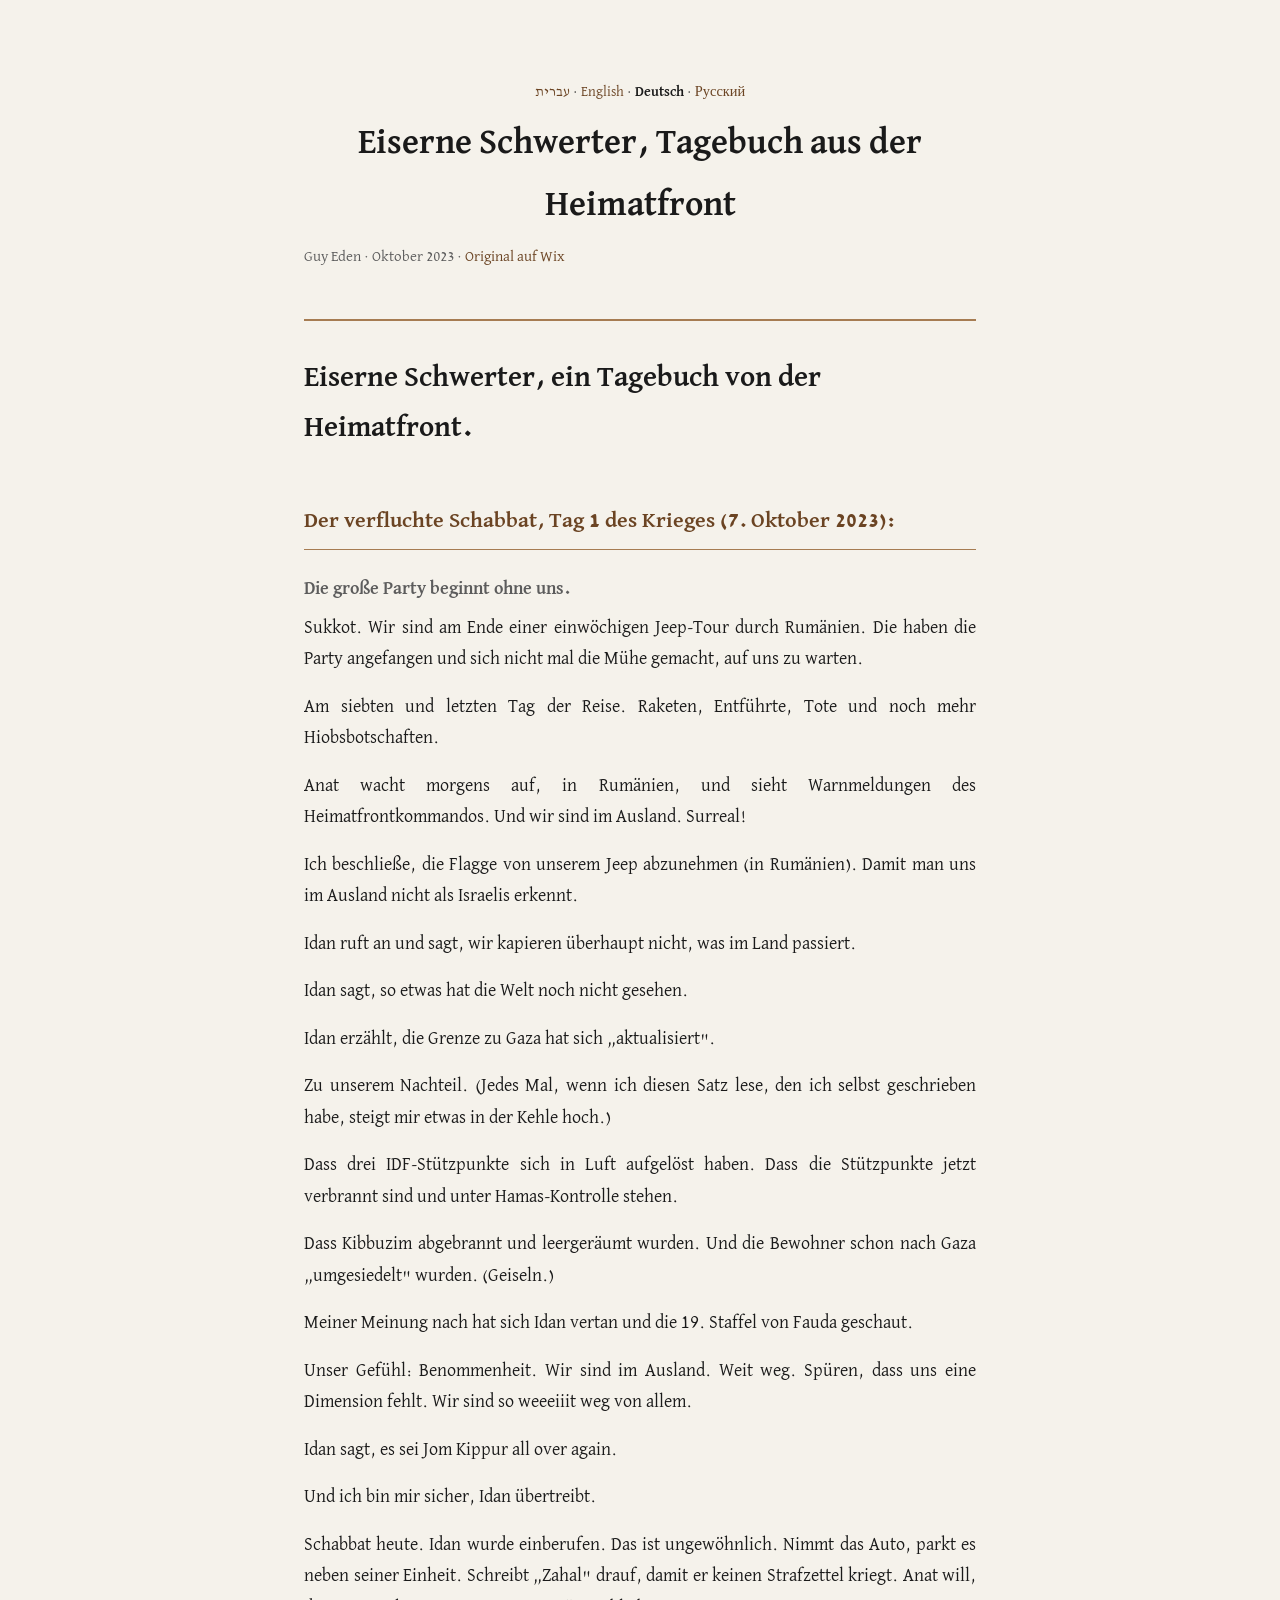
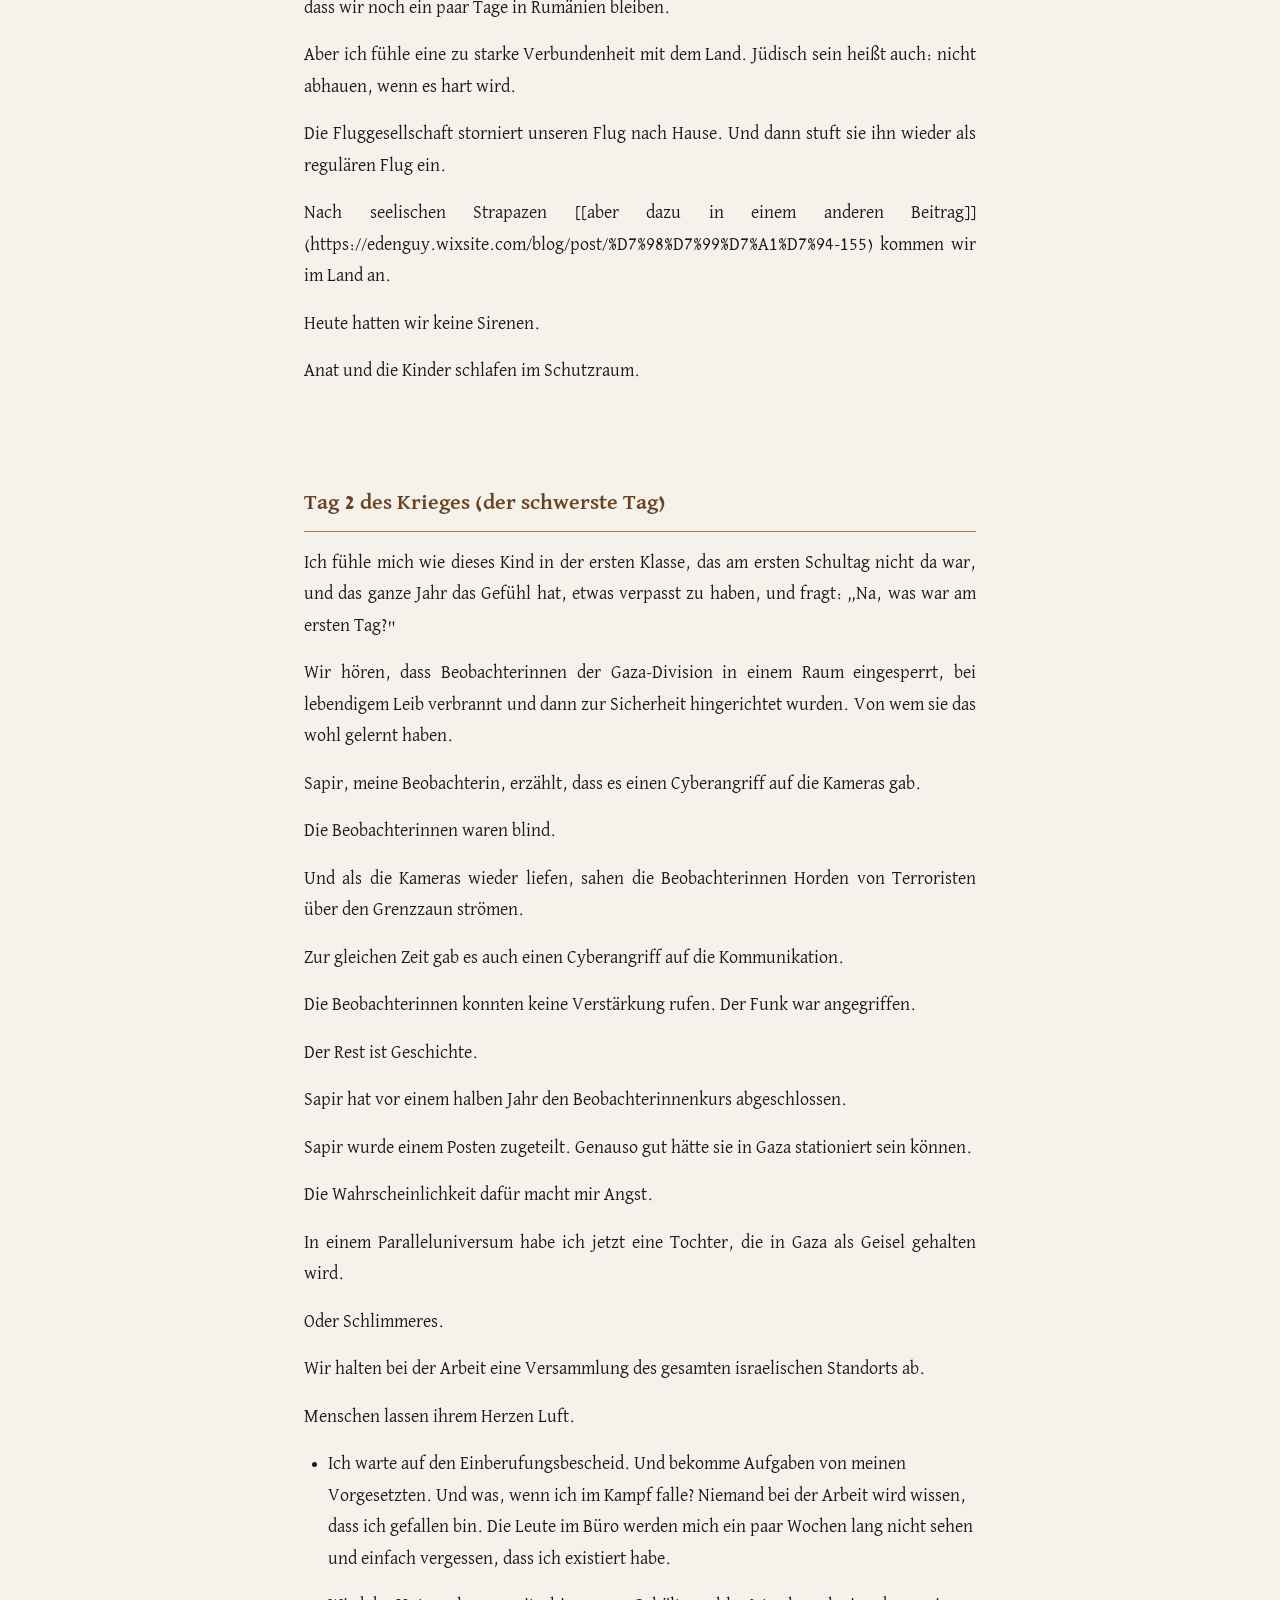
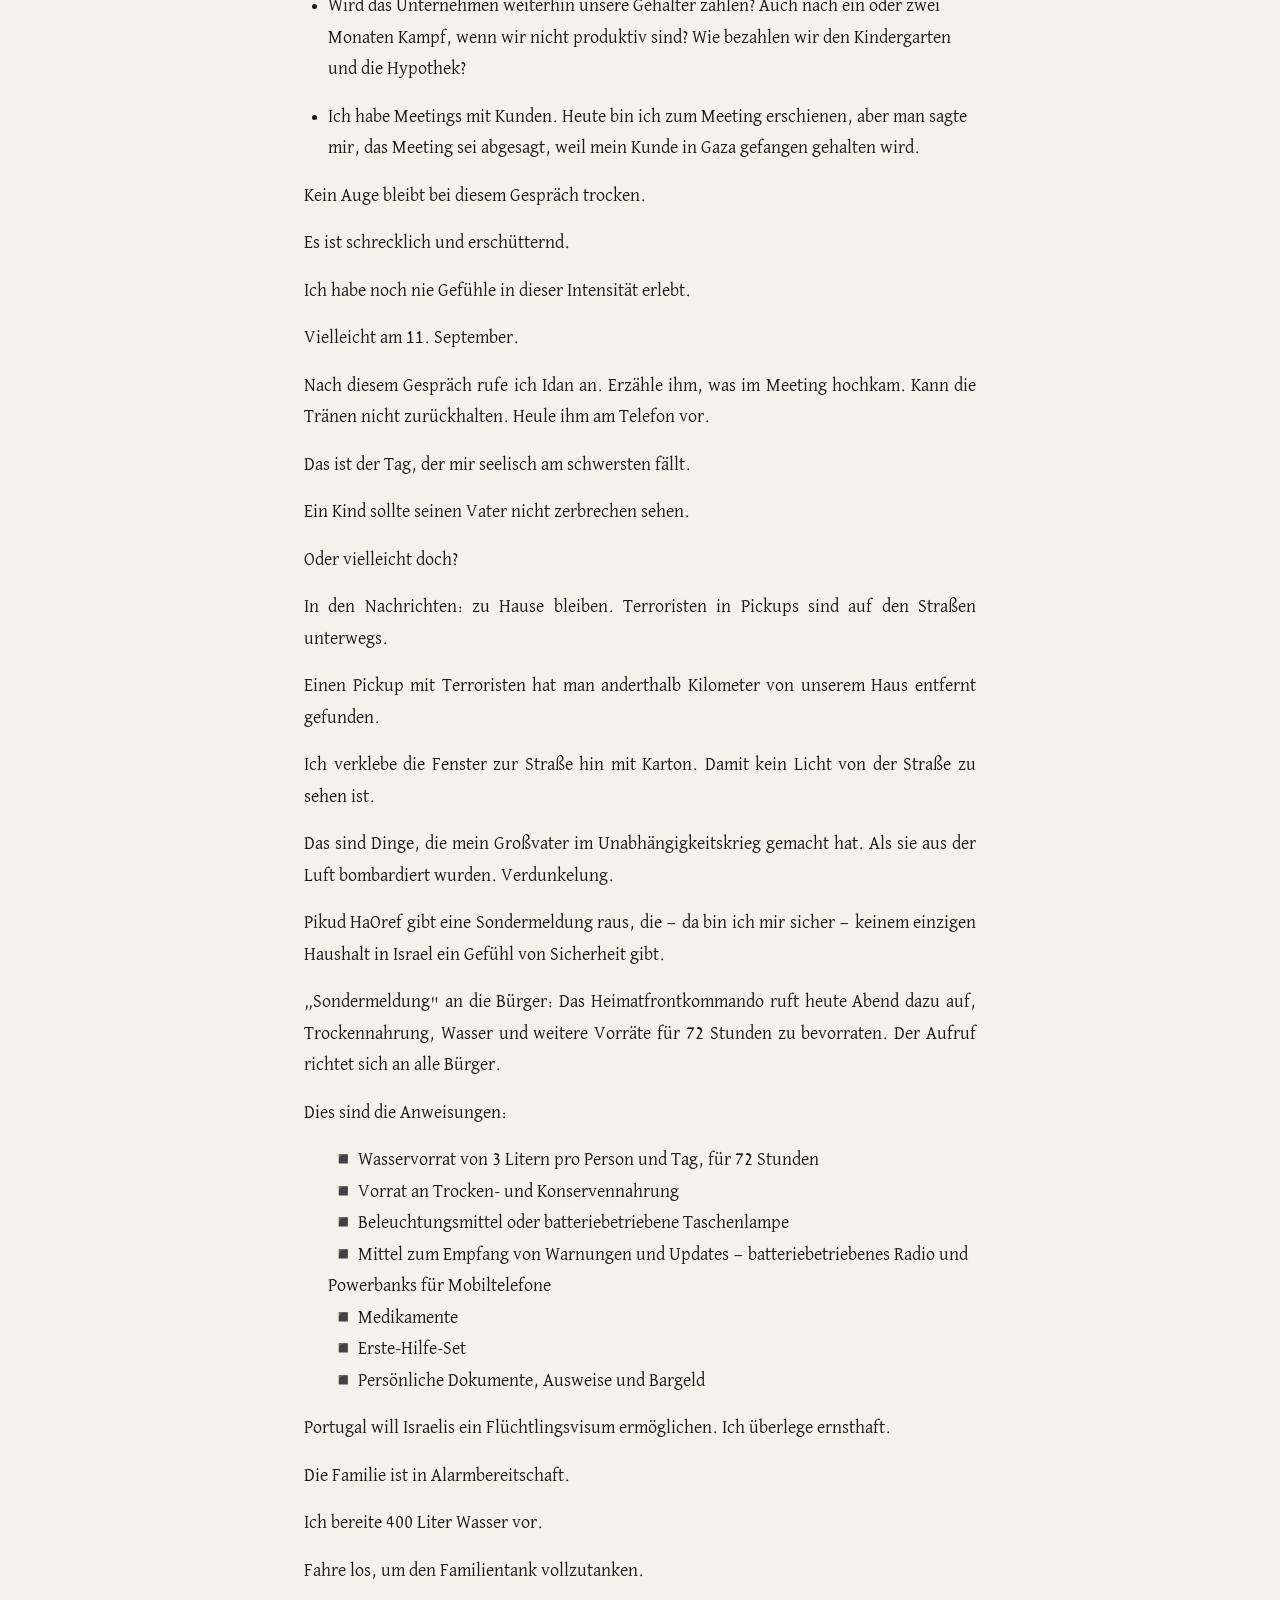
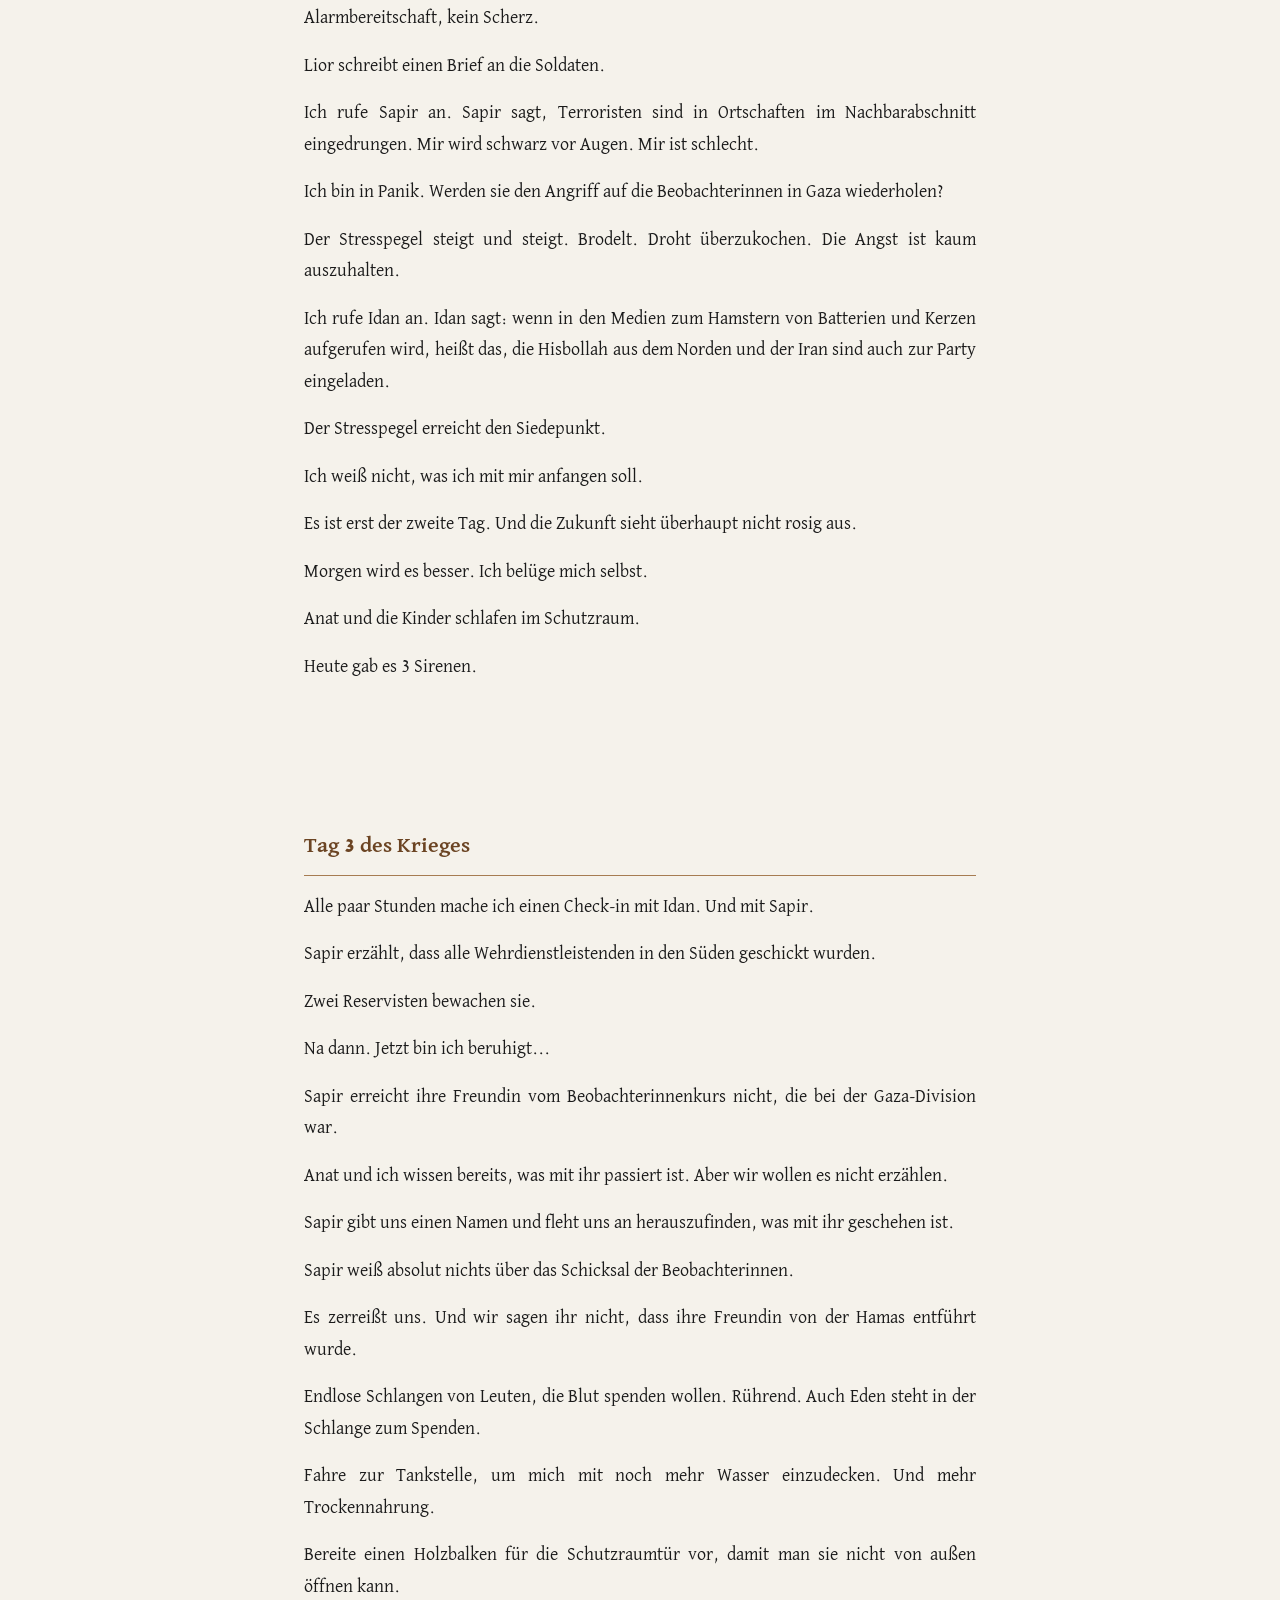
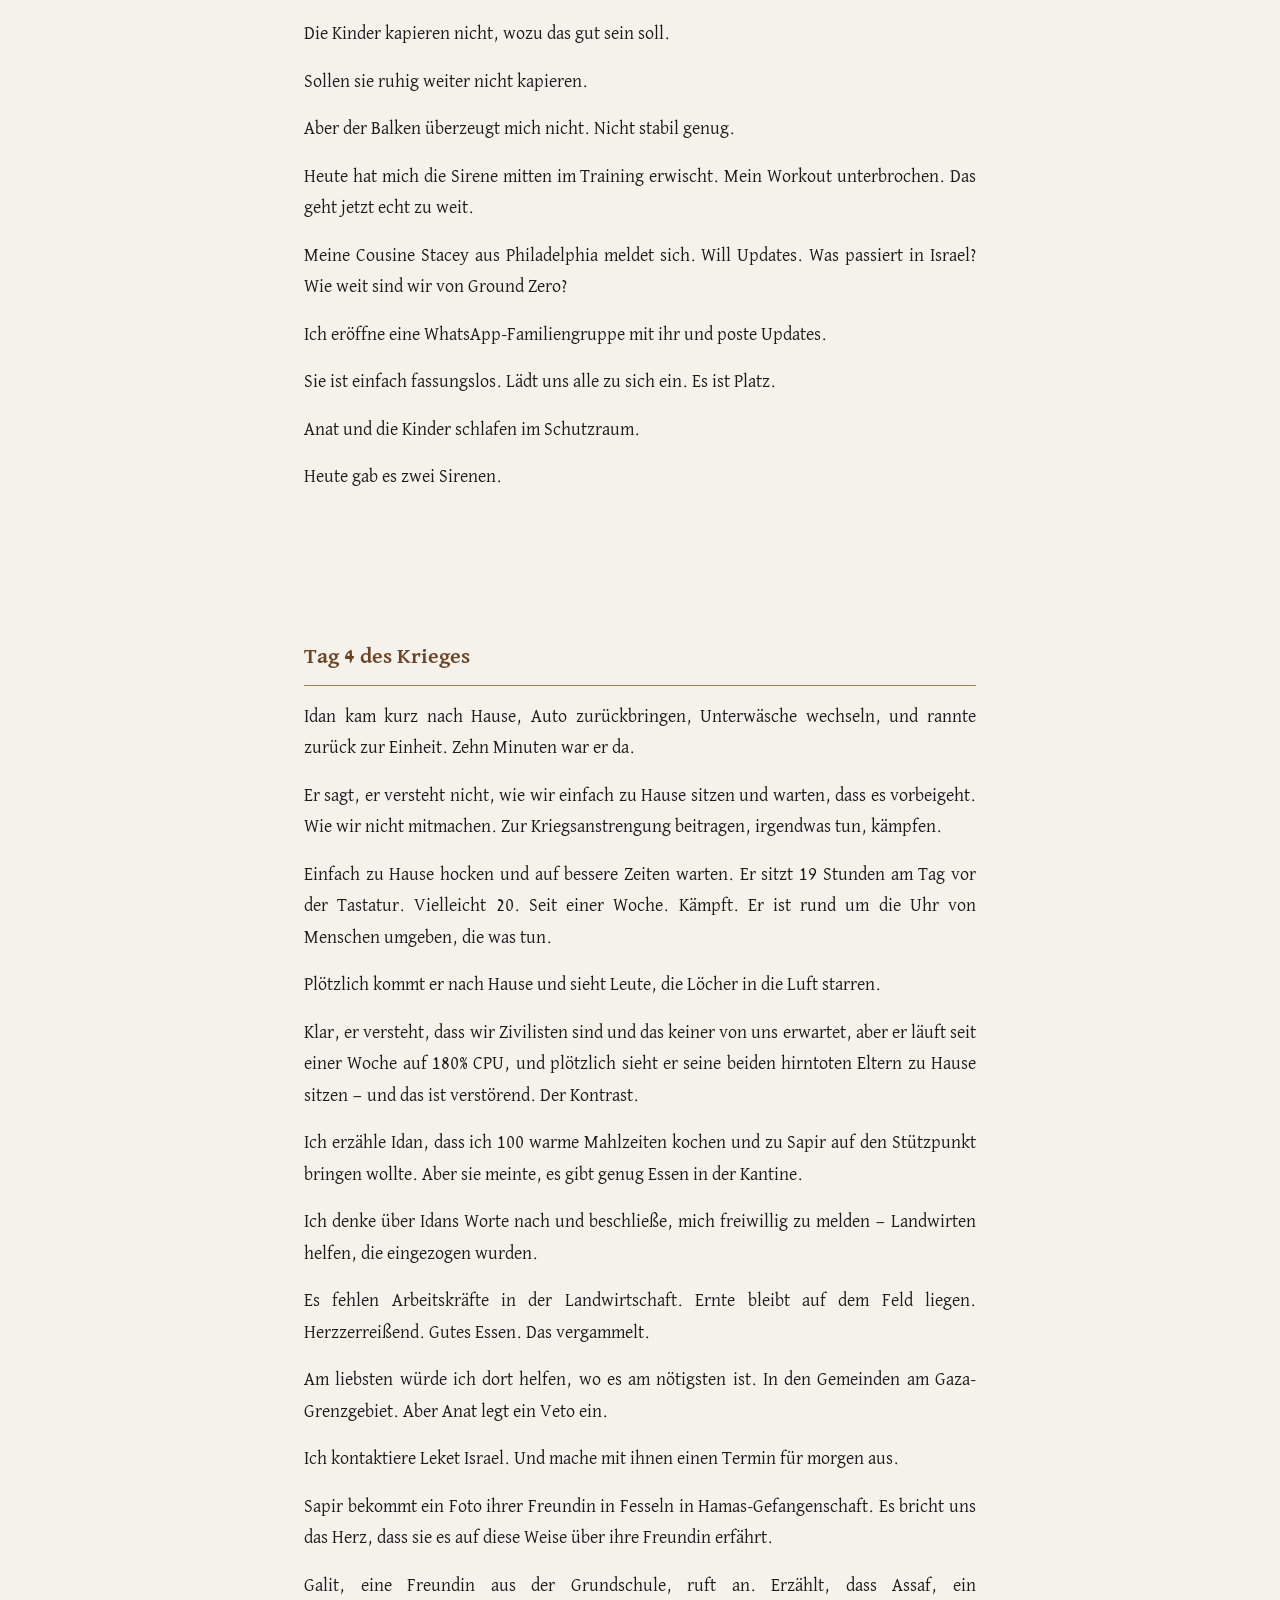
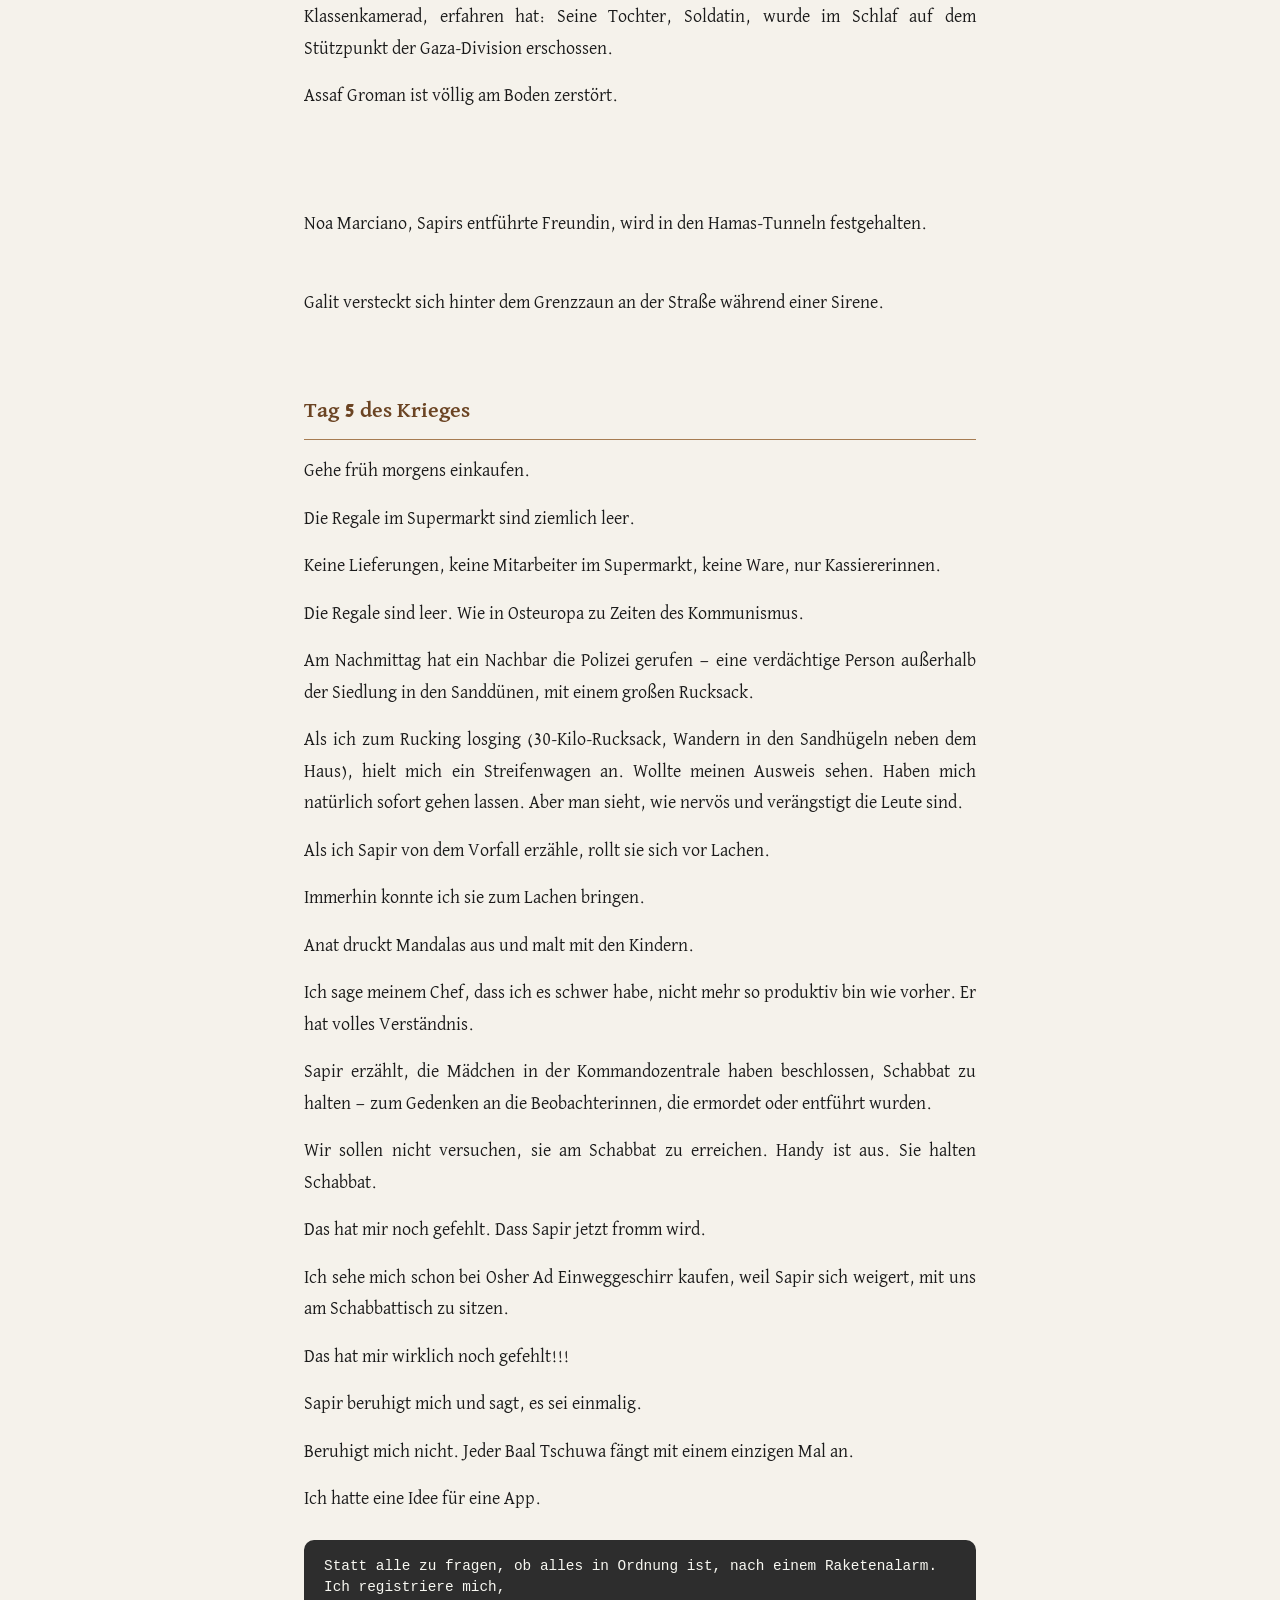
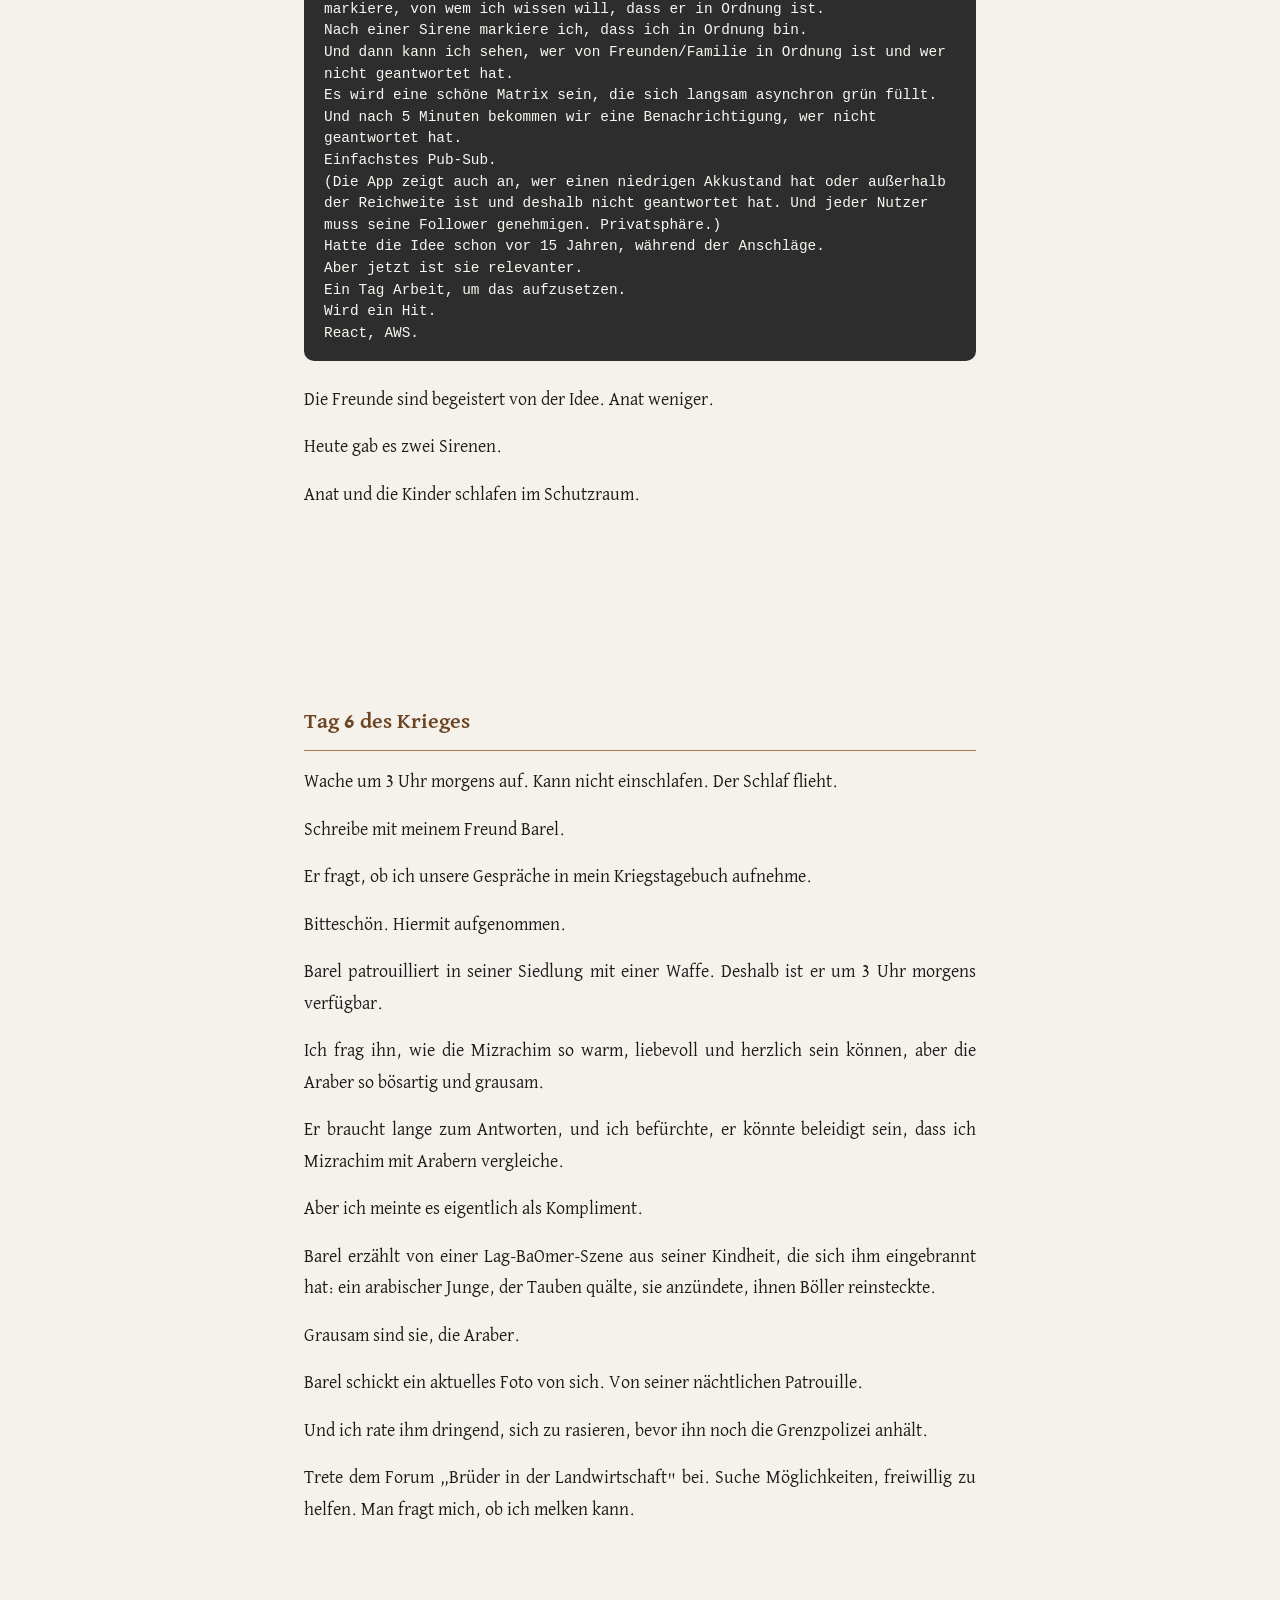
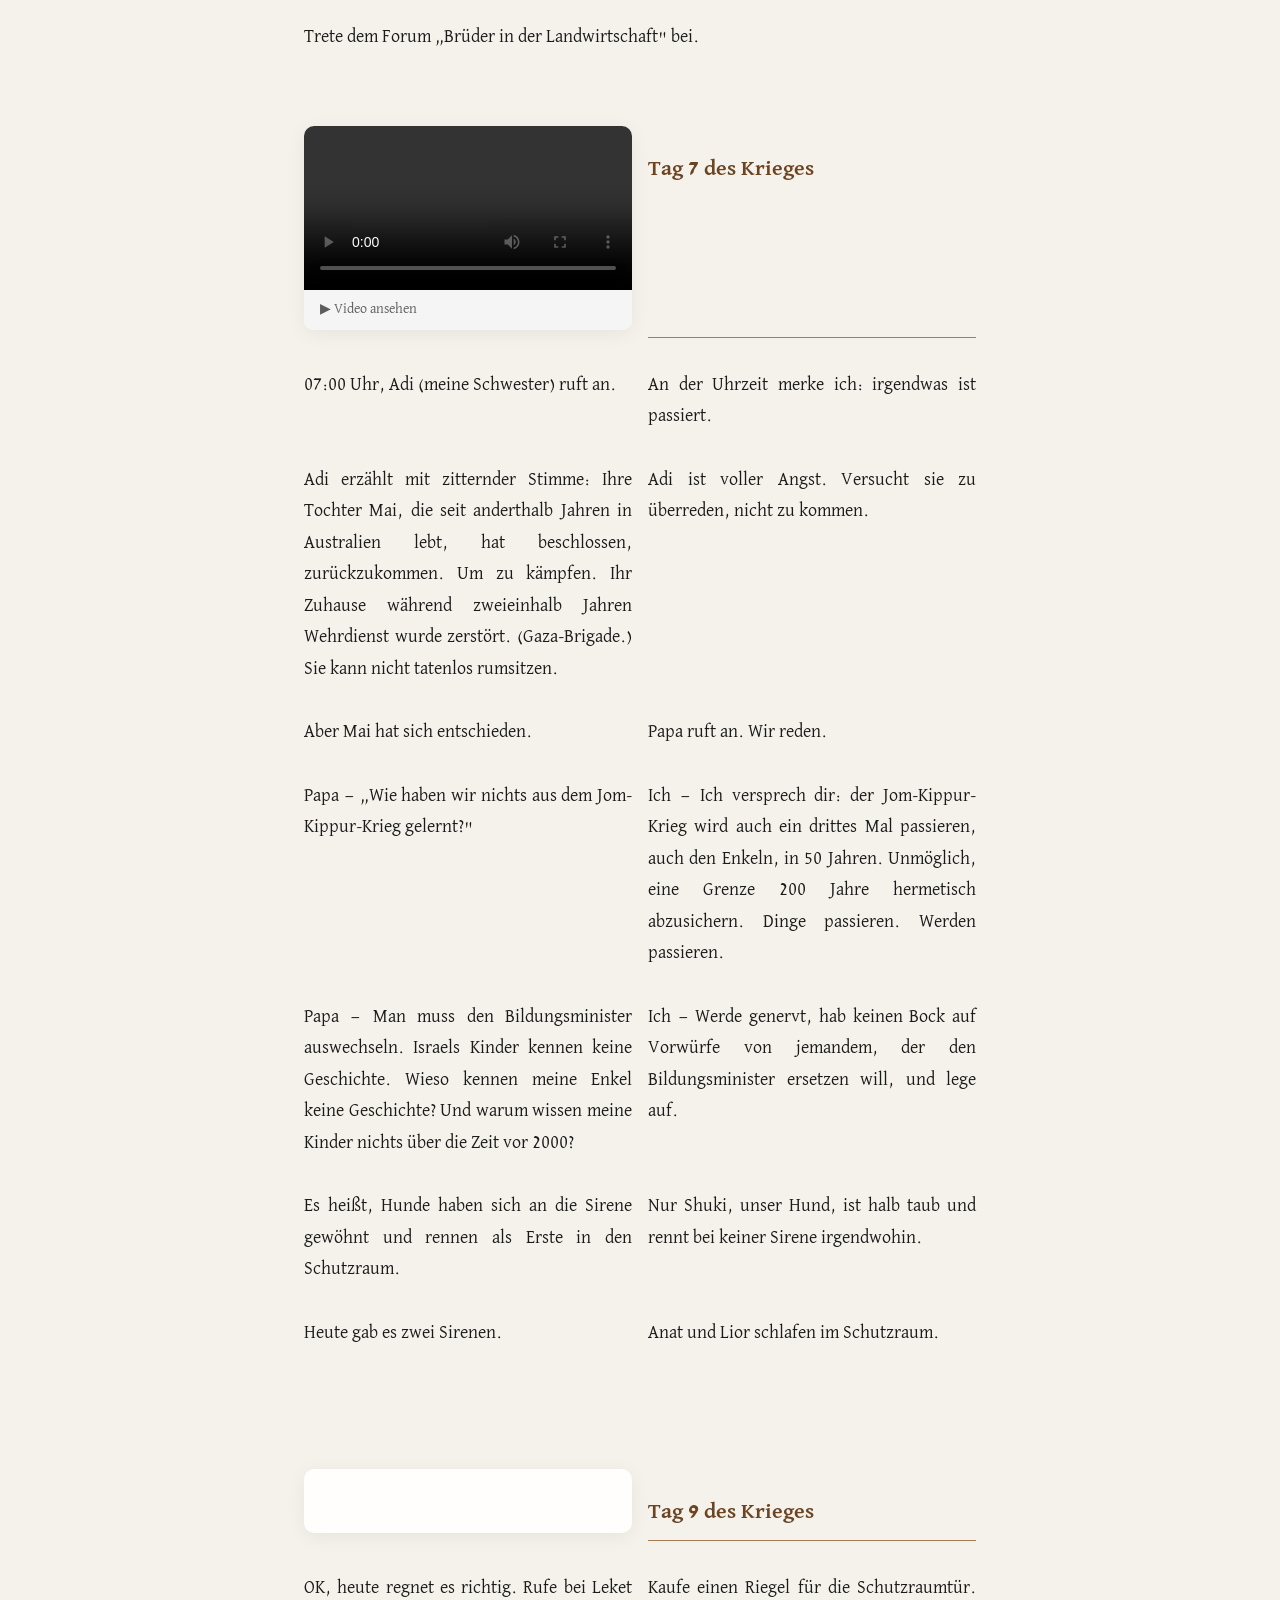
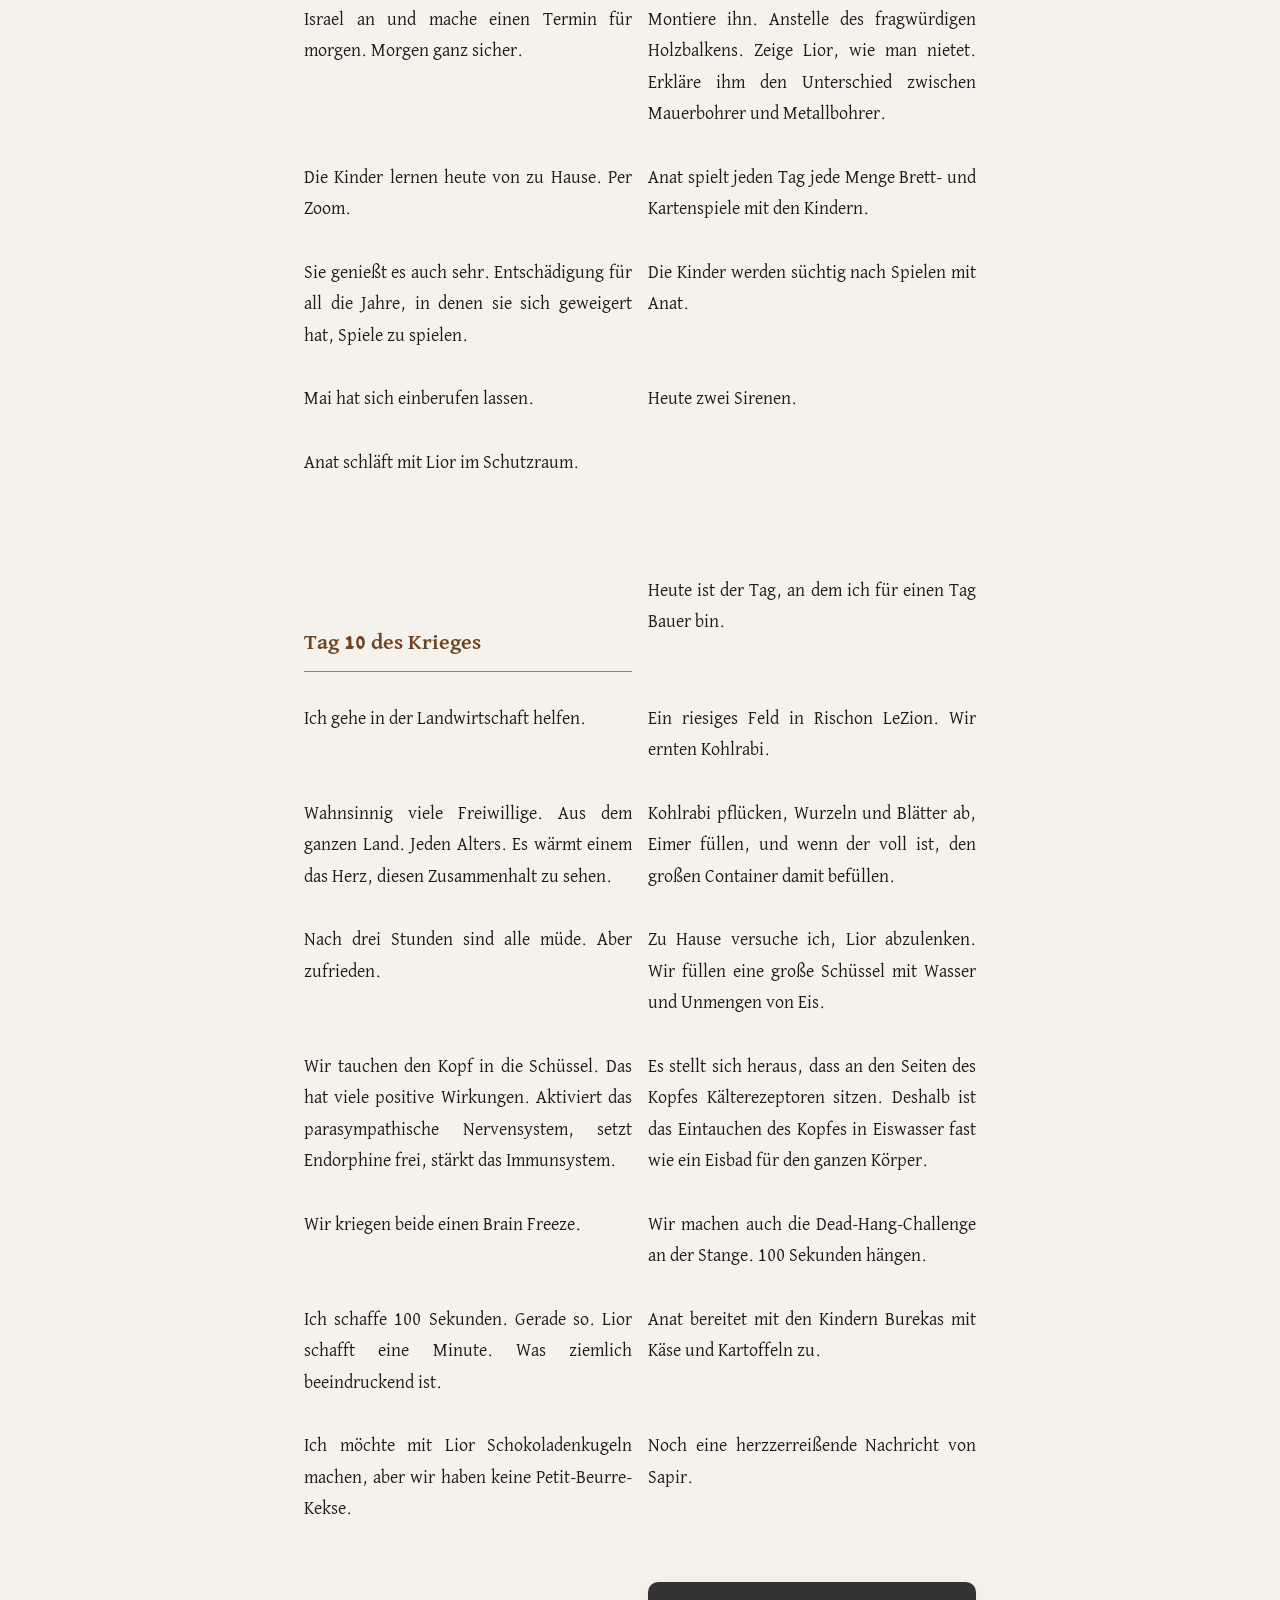
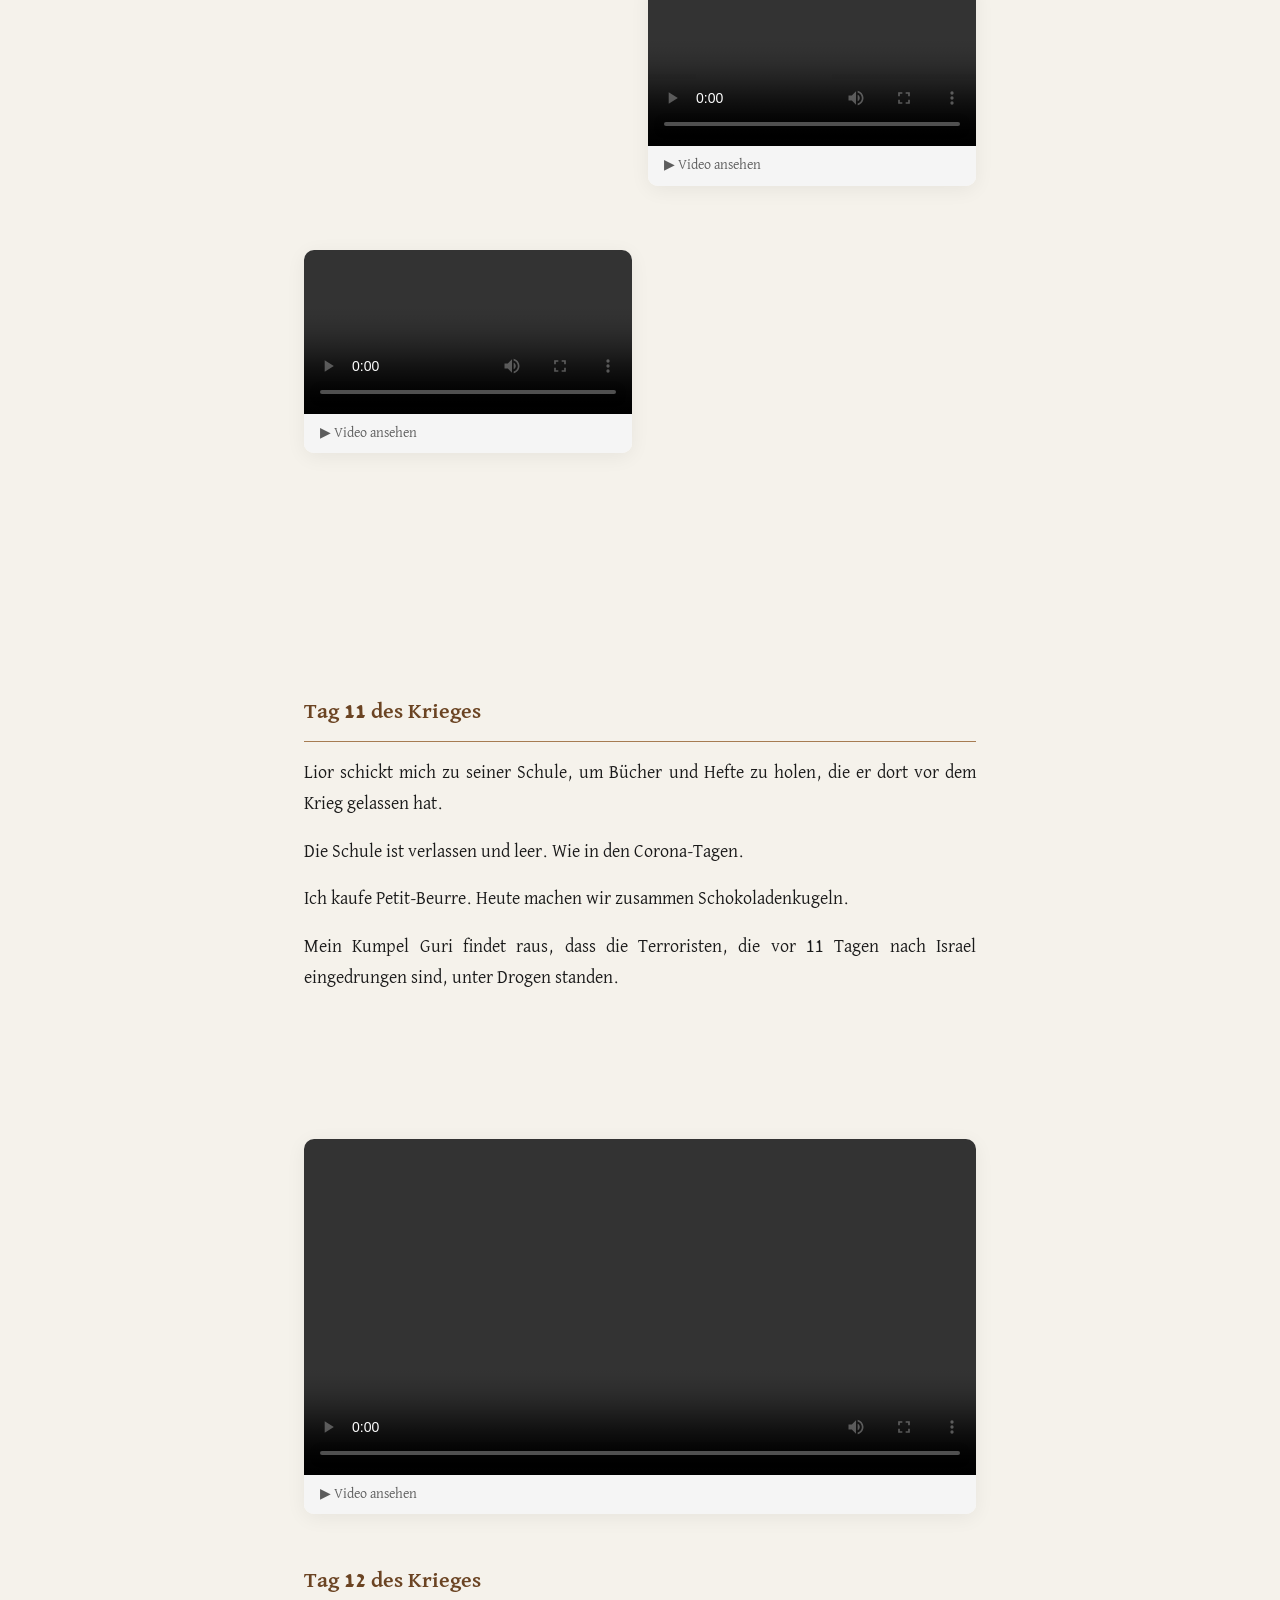
==== commit 786438ca: "github references" ====
--- a/milchemet-charvot-barzel/de/index.html
+++ b/milchemet-charvot-barzel/de/index.html
@@ -8,34 +8,12 @@
   <link rel="preconnect" href="https://fonts.gstatic.com" crossorigin>
   <link href="https://fonts.googleapis.com/css2?family=Heebo:wght@300;400;600;700&family=David+Libre:wght@400;700&display=swap" rel="stylesheet">
   <style>
-    :root {
-      --bg: #f5f2eb;
-      --text: #1a1a1a;
-      --muted: #5c5c5c;
-      --accent: #6b4423;
-      --accent-light: #a67c52;
-      --card-bg: #fffefc;
-      --shadow: 0 4px 20px rgba(0,0,0,.06);
-      --radius: 10px;
-    }
+    :root { --bg: #f5f2eb; --text: #1a1a1a; --muted: #5c5c5c; --accent: #6b4423; --accent-light: #a67c52; --card-bg: #fffefc; --shadow: 0 4px 20px rgba(0,0,0,.06); --radius: 10px; }
     * { box-sizing: border-box; }
     html { scroll-behavior: smooth; }
-    body {
-      font-family: "David Libre", "Heebo", "David", "Gisha", serif;
-      font-size: 18px;
-      line-height: 1.75;
-      color: var(--text);
-      background: var(--bg);
-      margin: 0;
-      padding: 0;
-    }
+    body { font-family: "David Libre", "Heebo", "David", "Gisha", serif; font-size: 18px; line-height: 1.75; color: var(--text); background: var(--bg); margin: 0; padding: 0; }
     .container { max-width: 720px; margin: 0 auto; padding: 2rem 1.5rem; }
-    header {
-      text-align: center;
-      padding: 3rem 0 2rem;
-      border-bottom: 2px solid var(--accent-light);
-      margin-bottom: 2rem;
-    }
+    header { text-align: center; padding: 3rem 0 2rem; border-bottom: 2px solid var(--accent-light); margin-bottom: 2rem; }
     header h1 { font-size: 2.2rem; font-weight: 700; margin: 0 0 0.5rem; color: var(--text); }
     .lang-nav { font-size: 0.9rem; margin-bottom: 0.5rem; }
     .lang-nav a { color: var(--accent); text-decoration: none; }
@@ -106,8 +84,8 @@
 <p>Nach seelischen Strapazen [[aber dazu in einem anderen Beitrag]](https://edenguy.wixsite.com/blog/post/%D7%98%D7%99%D7%A1%D7%94-155) kommen wir im Land an.</p>
 <p>Heute hatten wir keine Sirenen.</p>
 <p>Anat und die Kinder schlafen im Schutzraum.</p>
-<figure class="img-wrap"><img src="../images/001.jpg" alt="" loading="lazy"></figure>
-<figure class="img-wrap"><img src="../images/002.jpg" alt="" loading="lazy"></figure>
+<figure class="img-wrap"><img src="https://raw.githubusercontent.com/edenguy/blog/main/milchemet-charvot-barzel/images/001.jpg" alt="" loading="lazy"></figure>
+<figure class="img-wrap"><img src="https://raw.githubusercontent.com/edenguy/blog/main/milchemet-charvot-barzel/images/002.jpg" alt="" loading="lazy"></figure>
 <h2 class="day">Tag 2 des Krieges (der schwerste Tag)</h2>
 <p>Ich fühle mich wie dieses Kind in der ersten Klasse, das am ersten Schultag nicht da war, und das ganze Jahr das Gefühl hat, etwas verpasst zu haben, und fragt: „Na, was war am ersten Tag?"</p>
 <p>Wir hören, dass Beobachterinnen der Gaza-Division in einem Raum eingesperrt, bei lebendigem Leib verbrannt und dann zur Sicherheit hingerichtet wurden. Von wem sie das wohl gelernt haben.</p>
@@ -159,10 +137,10 @@
 <p>Morgen wird es besser. Ich belüge mich selbst.</p>
 <p>Anat und die Kinder schlafen im Schutzraum.</p>
 <p>Heute gab es 3 Sirenen.</p>
-<figure class="img-wrap"><img src="../images/003.jpg" alt="" loading="lazy"></figure>
-<figure class="img-wrap"><img src="../images/004.jpg" alt="" loading="lazy"></figure>
-<figure class="img-wrap wa"><img src="whatsapp/006_de.jpg" alt="" loading="lazy"></figure>
-<figure class="img-wrap"><img src="../images/007.jpg" alt="" loading="lazy"></figure>
+<figure class="img-wrap"><img src="https://raw.githubusercontent.com/edenguy/blog/main/milchemet-charvot-barzel/images/003.jpg" alt="" loading="lazy"></figure>
+<figure class="img-wrap"><img src="https://raw.githubusercontent.com/edenguy/blog/main/milchemet-charvot-barzel/images/004.jpg" alt="" loading="lazy"></figure>
+<figure class="img-wrap wa"><img src="https://raw.githubusercontent.com/edenguy/blog/main/milchemet-charvot-barzel/de/whatsapp/006_de.jpg" alt="" loading="lazy"></figure>
+<figure class="img-wrap"><img src="https://raw.githubusercontent.com/edenguy/blog/main/milchemet-charvot-barzel/images/007.jpg" alt="" loading="lazy"></figure>
 <h2 class="day">Tag 3 des Krieges</h2>
 <p>Alle paar Stunden mache ich einen Check-in mit Idan. Und mit Sapir.</p>
 <p>Sapir erzählt, dass alle Wehrdienstleistenden in den Süden geschickt wurden.</p>
@@ -185,10 +163,10 @@
 <p>Sie ist einfach fassungslos. Lädt uns alle zu sich ein. Es ist Platz.</p>
 <p>Anat und die Kinder schlafen im Schutzraum.</p>
 <p>Heute gab es zwei Sirenen.</p>
-<figure class="img-wrap"><img src="../images/008.jpg" alt="" loading="lazy"></figure>
-<figure class="img-wrap"><img src="../images/009.jpg" alt="" loading="lazy"></figure>
-<figure class="img-wrap wa"><img src="whatsapp/010_de.jpg" alt="" loading="lazy"></figure>
-<figure class="img-wrap"><img src="../images/011.png" alt="" loading="lazy"></figure>
+<figure class="img-wrap"><img src="https://raw.githubusercontent.com/edenguy/blog/main/milchemet-charvot-barzel/images/008.jpg" alt="" loading="lazy"></figure>
+<figure class="img-wrap"><img src="https://raw.githubusercontent.com/edenguy/blog/main/milchemet-charvot-barzel/images/009.jpg" alt="" loading="lazy"></figure>
+<figure class="img-wrap wa"><img src="https://raw.githubusercontent.com/edenguy/blog/main/milchemet-charvot-barzel/de/whatsapp/010_de.jpg" alt="" loading="lazy"></figure>
+<figure class="img-wrap"><img src="https://raw.githubusercontent.com/edenguy/blog/main/milchemet-charvot-barzel/images/011.png" alt="" loading="lazy"></figure>
 <h2 class="day">Tag 4 des Krieges</h2>
 <p>Idan kam kurz nach Hause, Auto zurückbringen, Unterwäsche wechseln, und rannte zurück zur Einheit. Zehn Minuten war er da.</p>
 <p>Er sagt, er versteht nicht, wie wir einfach zu Hause sitzen und warten, dass es vorbeigeht. Wie wir nicht mitmachen. Zur Kriegsanstrengung beitragen, irgendwas tun, kämpfen.</p>
@@ -203,13 +181,13 @@
 <p>Sapir bekommt ein Foto ihrer Freundin in Fesseln in Hamas-Gefangenschaft. Es bricht uns das Herz, dass sie es auf diese Weise über ihre Freundin erfährt.</p>
 <p>Galit, eine Freundin aus der Grundschule, ruft an. Erzählt, dass Assaf, ein Klassenkamerad, erfahren hat: Seine Tochter, Soldatin, wurde im Schlaf auf dem Stützpunkt der Gaza-Division erschossen.</p>
 <p>Assaf Groman ist völlig am Boden zerstört.</p>
-<figure class="img-wrap wa"><img src="whatsapp/012_de.jpg" alt="" loading="lazy"></figure>
-<figure class="img-wrap wa"><img src="whatsapp/013_de.jpg" alt="" loading="lazy"></figure>
-<figure class="img-wrap wa"><img src="whatsapp/014_de.jpg" alt="" loading="lazy"></figure>
+<figure class="img-wrap wa"><img src="https://raw.githubusercontent.com/edenguy/blog/main/milchemet-charvot-barzel/de/whatsapp/012_de.jpg" alt="" loading="lazy"></figure>
+<figure class="img-wrap wa"><img src="https://raw.githubusercontent.com/edenguy/blog/main/milchemet-charvot-barzel/de/whatsapp/013_de.jpg" alt="" loading="lazy"></figure>
+<figure class="img-wrap wa"><img src="https://raw.githubusercontent.com/edenguy/blog/main/milchemet-charvot-barzel/de/whatsapp/014_de.jpg" alt="" loading="lazy"></figure>
 <p>Noa Marciano, Sapirs entführte Freundin, wird in den Hamas-Tunneln festgehalten.</p>
-<figure class="img-wrap"><img src="../images/015.png" alt="" loading="lazy"></figure>
+<figure class="img-wrap"><img src="https://raw.githubusercontent.com/edenguy/blog/main/milchemet-charvot-barzel/images/015.png" alt="" loading="lazy"></figure>
 <p>Galit versteckt sich hinter dem Grenzzaun an der Straße während einer Sirene.</p>
-<figure class="img-wrap"><img src="../images/016.jpg" alt="" loading="lazy"></figure>
+<figure class="img-wrap"><img src="https://raw.githubusercontent.com/edenguy/blog/main/milchemet-charvot-barzel/images/016.jpg" alt="" loading="lazy"></figure>
 <h2 class="day">Tag 5 des Krieges</h2>
 <p>Gehe früh morgens einkaufen.</p>
 <p>Die Regale im Supermarkt sind ziemlich leer.</p>
@@ -247,12 +225,12 @@
 <p>Die Freunde sind begeistert von der Idee. Anat weniger.</p>
 <p>Heute gab es zwei Sirenen.</p>
 <p>Anat und die Kinder schlafen im Schutzraum.</p>
-<figure class="img-wrap"><img src="../images/017.jpg" alt="" loading="lazy"></figure>
-<figure class="img-wrap wa"><img src="whatsapp/018_de.jpg" alt="" loading="lazy"></figure>
-<figure class="img-wrap"><img src="../images/019.jpg" alt="" loading="lazy"></figure>
-<figure class="img-wrap"><img src="../images/020.jpg" alt="" loading="lazy"></figure>
-<figure class="img-wrap"><img src="../images/021.jpg" alt="" loading="lazy"></figure>
-<figure class="img-wrap"><img src="../images/022.jpg" alt="" loading="lazy"></figure>
+<figure class="img-wrap"><img src="https://raw.githubusercontent.com/edenguy/blog/main/milchemet-charvot-barzel/images/017.jpg" alt="" loading="lazy"></figure>
+<figure class="img-wrap wa"><img src="https://raw.githubusercontent.com/edenguy/blog/main/milchemet-charvot-barzel/de/whatsapp/018_de.jpg" alt="" loading="lazy"></figure>
+<figure class="img-wrap"><img src="https://raw.githubusercontent.com/edenguy/blog/main/milchemet-charvot-barzel/images/019.jpg" alt="" loading="lazy"></figure>
+<figure class="img-wrap"><img src="https://raw.githubusercontent.com/edenguy/blog/main/milchemet-charvot-barzel/images/020.jpg" alt="" loading="lazy"></figure>
+<figure class="img-wrap"><img src="https://raw.githubusercontent.com/edenguy/blog/main/milchemet-charvot-barzel/images/021.jpg" alt="" loading="lazy"></figure>
+<figure class="img-wrap"><img src="https://raw.githubusercontent.com/edenguy/blog/main/milchemet-charvot-barzel/images/022.jpg" alt="" loading="lazy"></figure>
 <h2 class="day">Tag 6 des Krieges</h2>
 <p>Wache um 3 Uhr morgens auf. Kann nicht einschlafen. Der Schlaf flieht.</p>
 <p>Schreibe mit meinem Freund Barel.</p>
@@ -267,12 +245,12 @@
 <p>Barel schickt ein aktuelles Foto von sich. Von seiner nächtlichen Patrouille.</p>
 <p>Und ich rate ihm dringend, sich zu rasieren, bevor ihn noch die Grenzpolizei anhält.</p>
 <p>Trete dem Forum „Brüder in der Landwirtschaft" bei. Suche Möglichkeiten, freiwillig zu helfen. Man fragt mich, ob ich melken kann.</p>
-<figure class="img-wrap"><img src="../images/023.png" alt="" loading="lazy"></figure>
-<figure class="img-wrap wa"><img src="whatsapp/024_de.jpg" alt="" loading="lazy"></figure>
-<figure class="img-wrap wa"><img src="whatsapp/025_de.jpg" alt="" loading="lazy"></figure>
+<figure class="img-wrap"><img src="https://raw.githubusercontent.com/edenguy/blog/main/milchemet-charvot-barzel/images/023.png" alt="" loading="lazy"></figure>
+<figure class="img-wrap wa"><img src="https://raw.githubusercontent.com/edenguy/blog/main/milchemet-charvot-barzel/de/whatsapp/024_de.jpg" alt="" loading="lazy"></figure>
+<figure class="img-wrap wa"><img src="https://raw.githubusercontent.com/edenguy/blog/main/milchemet-charvot-barzel/de/whatsapp/025_de.jpg" alt="" loading="lazy"></figure>
 <p>Trete dem Forum „Brüder in der Landwirtschaft" bei.</p>
-<figure class="img-wrap wa"><img src="whatsapp/026_de.jpg" alt="" loading="lazy"></figure>
-<div class="video-group"><figure class="video-wrap"><video src="../videos/006.mp4" controls preload="metadata" playsinline></video><figcaption>▶ Video ansehen</figcaption></figure>
+<figure class="img-wrap wa"><img src="https://raw.githubusercontent.com/edenguy/blog/main/milchemet-charvot-barzel/de/whatsapp/026_de.jpg" alt="" loading="lazy"></figure>
+<div class="video-group"><figure class="video-wrap"><video src="https://raw.githubusercontent.com/edenguy/blog/main/milchemet-charvot-barzel/videos/006.mp4" controls preload="metadata" playsinline></video><figcaption>▶ Video ansehen</figcaption></figure>
 <h2 class="day">Tag 7 des Krieges</h2>
 <p>07:00 Uhr, Adi (meine Schwester) ruft an.</p>
 <p>An der Uhrzeit merke ich: irgendwas ist passiert.</p>
@@ -288,9 +266,9 @@
 <p>Nur Shuki, unser Hund, ist halb taub und rennt bei keiner Sirene irgendwohin.</p>
 <p>Heute gab es zwei Sirenen.</p>
 <p>Anat und Lior schlafen im Schutzraum.</p>
-<figure class="img-wrap wa"><img src="whatsapp/027_de.jpg" alt="" loading="lazy"></figure>
-<figure class="img-wrap wa"><img src="whatsapp/028_de.jpg" alt="" loading="lazy"></figure>
-<figure class="img-wrap"><img src="../images/029.jpg" alt="" loading="lazy"></figure>
+<figure class="img-wrap wa"><img src="https://raw.githubusercontent.com/edenguy/blog/main/milchemet-charvot-barzel/de/whatsapp/027_de.jpg" alt="" loading="lazy"></figure>
+<figure class="img-wrap wa"><img src="https://raw.githubusercontent.com/edenguy/blog/main/milchemet-charvot-barzel/de/whatsapp/028_de.jpg" alt="" loading="lazy"></figure>
+<figure class="img-wrap"><img src="https://raw.githubusercontent.com/edenguy/blog/main/milchemet-charvot-barzel/images/029.jpg" alt="" loading="lazy"></figure>
 <h2 class="day">Tag 9 des Krieges</h2>
 <p>OK, heute regnet es richtig. Rufe bei Leket Israel an und mache einen Termin für morgen. Morgen ganz sicher.</p>
 <p>Kaufe einen Riegel für die Schutzraumtür. Montiere ihn. Anstelle des fragwürdigen Holzbalkens. Zeige Lior, wie man nietet. Erkläre ihm den Unterschied zwischen Mauerbohrer und Metallbohrer.</p>
@@ -301,9 +279,9 @@
 <p>Mai hat sich einberufen lassen.</p>
 <p>Heute zwei Sirenen.</p>
 <p>Anat schläft mit Lior im Schutzraum.</p>
-<figure class="img-wrap"><img src="../images/030.jpg" alt="" loading="lazy"></figure>
-<figure class="img-wrap"><img src="../images/031.jpg" alt="" loading="lazy"></figure>
-<figure class="img-wrap"><img src="../images/032.jpg" alt="" loading="lazy"></figure>
+<figure class="img-wrap"><img src="https://raw.githubusercontent.com/edenguy/blog/main/milchemet-charvot-barzel/images/030.jpg" alt="" loading="lazy"></figure>
+<figure class="img-wrap"><img src="https://raw.githubusercontent.com/edenguy/blog/main/milchemet-charvot-barzel/images/031.jpg" alt="" loading="lazy"></figure>
+<figure class="img-wrap"><img src="https://raw.githubusercontent.com/edenguy/blog/main/milchemet-charvot-barzel/images/032.jpg" alt="" loading="lazy"></figure>
 <h2 class="day">Tag 10 des Krieges</h2>
 <p>Heute ist der Tag, an dem ich für einen Tag Bauer bin.</p>
 <p>Ich gehe in der Landwirtschaft helfen.</p>
@@ -320,36 +298,36 @@
 <p>Anat bereitet mit den Kindern Burekas mit Käse und Kartoffeln zu.</p>
 <p>Ich möchte mit Lior Schokoladenkugeln machen, aber wir haben keine Petit-Beurre-Kekse.</p>
 <p>Noch eine herzzerreißende Nachricht von Sapir.</p>
-<figure class="img-wrap wa"><img src="whatsapp/033_de.jpg" alt="" loading="lazy"></figure>
-<figure class="video-wrap"><video src="../videos/002.mp4" controls preload="metadata" playsinline></video><figcaption>▶ Video ansehen</figcaption></figure><figure class="video-wrap"><video src="../videos/003.mp4" controls preload="metadata" playsinline></video><figcaption>▶ Video ansehen</figcaption></figure></div>
-<figure class="img-wrap"><img src="../images/034.jpg" alt="" loading="lazy"></figure>
-<figure class="img-wrap"><img src="../images/035.jpg" alt="" loading="lazy"></figure>
-<figure class="img-wrap"><img src="../images/036.jpg" alt="" loading="lazy"></figure>
-<figure class="img-wrap"><img src="../images/037.jpg" alt="" loading="lazy"></figure>
-<figure class="img-wrap"><img src="../images/038.jpg" alt="" loading="lazy"></figure>
-<figure class="img-wrap"><img src="../images/039.jpg" alt="" loading="lazy"></figure>
-<figure class="img-wrap"><img src="../images/040.jpg" alt="" loading="lazy"></figure>
+<figure class="img-wrap wa"><img src="https://raw.githubusercontent.com/edenguy/blog/main/milchemet-charvot-barzel/de/whatsapp/033_de.jpg" alt="" loading="lazy"></figure>
+<figure class="video-wrap"><video src="https://raw.githubusercontent.com/edenguy/blog/main/milchemet-charvot-barzel/videos/002.mp4" controls preload="metadata" playsinline></video><figcaption>▶ Video ansehen</figcaption></figure><figure class="video-wrap"><video src="https://raw.githubusercontent.com/edenguy/blog/main/milchemet-charvot-barzel/videos/003.mp4" controls preload="metadata" playsinline></video><figcaption>▶ Video ansehen</figcaption></figure></div>
+<figure class="img-wrap"><img src="https://raw.githubusercontent.com/edenguy/blog/main/milchemet-charvot-barzel/images/034.jpg" alt="" loading="lazy"></figure>
+<figure class="img-wrap"><img src="https://raw.githubusercontent.com/edenguy/blog/main/milchemet-charvot-barzel/images/035.jpg" alt="" loading="lazy"></figure>
+<figure class="img-wrap"><img src="https://raw.githubusercontent.com/edenguy/blog/main/milchemet-charvot-barzel/images/036.jpg" alt="" loading="lazy"></figure>
+<figure class="img-wrap"><img src="https://raw.githubusercontent.com/edenguy/blog/main/milchemet-charvot-barzel/images/037.jpg" alt="" loading="lazy"></figure>
+<figure class="img-wrap"><img src="https://raw.githubusercontent.com/edenguy/blog/main/milchemet-charvot-barzel/images/038.jpg" alt="" loading="lazy"></figure>
+<figure class="img-wrap"><img src="https://raw.githubusercontent.com/edenguy/blog/main/milchemet-charvot-barzel/images/039.jpg" alt="" loading="lazy"></figure>
+<figure class="img-wrap"><img src="https://raw.githubusercontent.com/edenguy/blog/main/milchemet-charvot-barzel/images/040.jpg" alt="" loading="lazy"></figure>
 <h2 class="day">Tag 11 des Krieges</h2>
 <p>Lior schickt mich zu seiner Schule, um Bücher und Hefte zu holen, die er dort vor dem Krieg gelassen hat.</p>
 <p>Die Schule ist verlassen und leer. Wie in den Corona-Tagen.</p>
 <p>Ich kaufe Petit-Beurre. Heute machen wir zusammen Schokoladenkugeln.</p>
 <p>Mein Kumpel Guri findet raus, dass die Terroristen, die vor 11 Tagen nach Israel eingedrungen sind, unter Drogen standen.</p>
-<figure class="img-wrap wa"><img src="whatsapp/041_de.jpg" alt="" loading="lazy"></figure>
-<figure class="img-wrap"><img src="../images/042.jpg" alt="" loading="lazy"></figure>
-<figure class="img-wrap"><img src="../images/043.jpg" alt="" loading="lazy"></figure>
-<figure class="img-wrap"><img src="../images/044.jpg" alt="" loading="lazy"></figure>
-<figure class="img-wrap wa"><img src="whatsapp/045_de.jpg" alt="" loading="lazy"></figure>
-<figure class="video-wrap"><video src="../videos/001.mp4" controls preload="metadata" playsinline></video><figcaption>▶ Video ansehen</figcaption></figure>
+<figure class="img-wrap wa"><img src="https://raw.githubusercontent.com/edenguy/blog/main/milchemet-charvot-barzel/de/whatsapp/041_de.jpg" alt="" loading="lazy"></figure>
+<figure class="img-wrap"><img src="https://raw.githubusercontent.com/edenguy/blog/main/milchemet-charvot-barzel/images/042.jpg" alt="" loading="lazy"></figure>
+<figure class="img-wrap"><img src="https://raw.githubusercontent.com/edenguy/blog/main/milchemet-charvot-barzel/images/043.jpg" alt="" loading="lazy"></figure>
+<figure class="img-wrap"><img src="https://raw.githubusercontent.com/edenguy/blog/main/milchemet-charvot-barzel/images/044.jpg" alt="" loading="lazy"></figure>
+<figure class="img-wrap wa"><img src="https://raw.githubusercontent.com/edenguy/blog/main/milchemet-charvot-barzel/de/whatsapp/045_de.jpg" alt="" loading="lazy"></figure>
+<figure class="video-wrap"><video src="https://raw.githubusercontent.com/edenguy/blog/main/milchemet-charvot-barzel/videos/001.mp4" controls preload="metadata" playsinline></video><figcaption>▶ Video ansehen</figcaption></figure>
 <h2 class="day">Tag 12 des Krieges</h2>
 <p>Die Hamas gab heute bekannt, dass ihr hochrangiger Kommandeur Ayman Nofal von der IDF im Zentrum des Gazastreifens getötet wurde — die bisher größte gezielte Tötung. Er koordinierte die verschiedenen Bataillone der Terrororganisationen im Streifen.</p>
 <p>Heute hatten wir 7 Sirenen. Die Tötung von Ayman erklärt das.</p>
 <p>Nachts kriegt Lior eine Panikattacke. Zittern, flaches Atmen.</p>
 <p>Anat macht Atemübungen mit ihm.</p>
-<figure class="img-wrap"><img src="../images/046.png" alt="" loading="lazy"></figure>
+<figure class="img-wrap"><img src="https://raw.githubusercontent.com/edenguy/blog/main/milchemet-charvot-barzel/images/046.png" alt="" loading="lazy"></figure>
 <p>Ich stoße auf ein Überwachungskamera-Video vom Kibbuz Be'eri. Man sieht, wie Scharen dort eindrangen.</p>
 <p>Es sah aus wie ein Marktplatz in Gaza. Kämpfer, Kinder, Alte und Behinderte, Jugendliche. Alles querbeet.</p>
 <p>Es war wie ein Schulausflug. Jeder marschierte rein, überquerte die Grenze nach Israel, nahm sich ein Souvenir mit — einen Juden zum Anbinden im Wohnzimmer — und ging zurück nach Gaza, nachdem er die Bewohner misshandelt hatte.</p>
-<figure class="video-wrap"><video src="../videos/005.mp4" controls preload="metadata" playsinline></video><figcaption>▶ Video ansehen</figcaption></figure>
+<figure class="video-wrap"><video src="https://raw.githubusercontent.com/edenguy/blog/main/milchemet-charvot-barzel/videos/005.mp4" controls preload="metadata" playsinline></video><figcaption>▶ Video ansehen</figcaption></figure>
 <h2 class="day">Tag 13 des Krieges. Shuki lernt, mit uns in den Schutzraum zu rennen.</h2>
 <p>Wir sind nicht sicher, ob er auf die Sirene reagiert oder darauf, dass er uns alle panisch zum Schutzraum rennen sieht.</p>
 <p>Wir beschließen, es zu testen.</p>
@@ -359,7 +337,7 @@
 <p>... Wie sich rausstellt, halten sich noch ein paar Dutzend Hamas-Terroristen in Israel auf.</p>
 <p>Israelische Araber geben ihnen Essen. Und Unterschlupf.</p>
 <p>Wenn es etwas gibt, das einem wirklich Angst macht... dann das.</p>
-<figure class="img-wrap"><img src="../images/047.jpg" alt="" loading="lazy"></figure>
+<figure class="img-wrap"><img src="https://raw.githubusercontent.com/edenguy/blog/main/milchemet-charvot-barzel/images/047.jpg" alt="" loading="lazy"></figure>
 <a href="https://edenguy.wixsite.com/blog/post/%D7%A7%D7%9C%D7%90%D7%A5-%D7%91%D7%9E%D7%98%D7%A2-%D7%94%D7%90%D7%A0%D7%95%D7%A0%D7%95%D7%AA" target="_blank" rel="noopener">Das ist der Stoff, aus dem meine Albträume sind</a>. Dutzende Terroristen bewegen sich frei in Israel.
 <p>Alle paar Monate verfolgt mich diese Szene im Traum. Am Ende renne ich immer vor bewaffneten Terroristen weg.</p>
 <p>Aber jetzt ist es real.</p>
@@ -370,29 +348,29 @@
 <p>Baumarkt nebenan: alle Riegel ausverkauft. Ace: nicht massiv genug.</p>
 <p>Home Depot... auch nicht.</p>
 <p>Am Ende rufe ich Bar-El an, den Freund Barel, der mir solide Riegel bringt. Zusammen installieren wir sie.</p>
-<figure class="img-wrap"><img src="../images/048.jpg" alt="" loading="lazy"></figure>
-<figure class="img-wrap"><img src="../images/049.jpg" alt="" loading="lazy"></figure>
-<figure class="img-wrap"><img src="../images/050.jpg" alt="" loading="lazy"></figure>
-<figure class="img-wrap"><img src="../images/051.jpg" alt="" loading="lazy"></figure>
+<figure class="img-wrap"><img src="https://raw.githubusercontent.com/edenguy/blog/main/milchemet-charvot-barzel/images/048.jpg" alt="" loading="lazy"></figure>
+<figure class="img-wrap"><img src="https://raw.githubusercontent.com/edenguy/blog/main/milchemet-charvot-barzel/images/049.jpg" alt="" loading="lazy"></figure>
+<figure class="img-wrap"><img src="https://raw.githubusercontent.com/edenguy/blog/main/milchemet-charvot-barzel/images/050.jpg" alt="" loading="lazy"></figure>
+<figure class="img-wrap"><img src="https://raw.githubusercontent.com/edenguy/blog/main/milchemet-charvot-barzel/images/051.jpg" alt="" loading="lazy"></figure>
 <h2 class="day">Tag 14 des Krieges</h2>
 <p>Ich erwäge, einen Waffenschein zu beantragen.</p>
 <p>Verrückte Zeiten. Nie im Leben hätte ich gedacht, mal eine Waffe haben zu wollen.</p>
 <p>Leider erfülle ich die Bedingungen nicht. Schützenprofil 02. Nötig ist 03. Oder Wohnort in einer Frontgemeinde.</p>
 <p>Ich tröste mich damit, dass Rischon LeZion in anderthalb Wochen Frontgemeinde sein wird. Dann renne ich als Erster zum Waffenschein.</p>
 <p>Sapir hat eine Ukulele. Sie hebt die Moral der Kämpfer in ihrer Einheit mit ihrer Ukulele.</p>
-<figure class="img-wrap"><img src="../images/052.jpg" alt="" loading="lazy"></figure>
+<figure class="img-wrap"><img src="https://raw.githubusercontent.com/edenguy/blog/main/milchemet-charvot-barzel/images/052.jpg" alt="" loading="lazy"></figure>
 <p>Sapir erzählt, dass man ihnen gesagt hat, sie sollen sich mental auf 60 Tage auf dem Stützpunkt vorbereiten.</p>
 <p>Wie man sich mental darauf vorbereiten soll, ist mir schleierhaft.</p>
 <p>Es geht das Gerücht um, israelische Araber laufen durch Städte, auch in Tel Aviv, und fotografieren Häuser.</p>
 <p>Dutzende Posts darüber auf Facebook.</p>
-<figure class="img-wrap"><img src="../images/053.jpg" alt="" loading="lazy"></figure>
+<figure class="img-wrap"><img src="https://raw.githubusercontent.com/edenguy/blog/main/milchemet-charvot-barzel/images/053.jpg" alt="" loading="lazy"></figure>
 <p>Der Schekel verliert an Wert.</p>
 <h2 class="day">Tag 15 des Krieges</h2>
 <p>Heute ist ein Festtag zu Hause.</p>
 <p>Idan kommt für 24 Stunden Erholung.</p>
 <p>Ich hole ihn am Bahnhof ab.</p>
 <p>Große Freude. Der verlorene Sohn kehrt heim.</p>
-<figure class="img-wrap"><img src="../images/054.jpg" alt="" loading="lazy"></figure>
+<figure class="img-wrap"><img src="https://raw.githubusercontent.com/edenguy/blog/main/milchemet-charvot-barzel/images/054.jpg" alt="" loading="lazy"></figure>
 <p>Idan erzählt von seinen Erlebnissen in der Einheit.</p>
 <p>Erfahrungen, die er — da bin ich mir sicher — nirgendwo anders und zu keiner anderen Zeit machen wird.</p>
 <p>Wir veranstalten ein Freitagabendessen zu Ehren von Idan.</p>
@@ -408,10 +386,10 @@
 <p>Unsere Haushaltshilfe meint, wir übertreiben, es sei doch genug Zeit, um in den Schutzraum zu kommen.</p>
 <p>Lior bittet darum, bei meiner Trainingsroutine im Garten mitzumachen.</p>
 <p>Wir legen seine Lieblings-Playlist auf und trainieren zusammen. Heute Arm-Training.</p>
-<figure class="img-wrap"><img src="../images/055.jpg" alt="" loading="lazy"></figure>
-<figure class="img-wrap"><img src="../images/056.jpg" alt="" loading="lazy"></figure>
+<figure class="img-wrap"><img src="https://raw.githubusercontent.com/edenguy/blog/main/milchemet-charvot-barzel/images/055.jpg" alt="" loading="lazy"></figure>
+<figure class="img-wrap"><img src="https://raw.githubusercontent.com/edenguy/blog/main/milchemet-charvot-barzel/images/056.jpg" alt="" loading="lazy"></figure>
 <p>Steak und Lobster. Auf dem Deck des Flugzeugträgers Gerald Ford im Mittelmeer gab es gestern Abend Steak und Lobster. Die Matrosen wissen: so ein Essen gibt es an Feiertagen — oder kurz vor einem Einsatz.</p>
-<figure class="img-wrap wa"><img src="whatsapp/057_de.jpg" alt="" loading="lazy"></figure>
+<figure class="img-wrap wa"><img src="https://raw.githubusercontent.com/edenguy/blog/main/milchemet-charvot-barzel/de/whatsapp/057_de.jpg" alt="" loading="lazy"></figure>
 <p>Lior wachte heute Nacht aus einem Albtraum auf.</p>
 <p>In seinem Traum isst er einen Keks. Einen Granola-Keks, den er mit Mama und Itai gebacken hat. Dann eine Sirene. Aber eine spezielle — nur eine halbe Minute bis zum Schutzraum statt anderthalb. Lior rast zum Schutzraum, den Keks im Mund. Vor lauter Stress verschluckt er sich an dem trockenen Keks. Papa (ich) macht den Heimlich-Griff, rettet ihn, der Keks fliegt ihm aus dem Hals. Mama sieht den Keks unversehrt aus Liors Hals fliegen und kippt um. Und dann bin ich aufgewacht.</p>
 <h2 class="day">Tag 17 des Krieges</h2>
@@ -419,9 +397,9 @@
 <p>Alle meine roten Linien sind überschritten.</p>
 <p>Ich will hier nicht mehr leben.</p>
 <p>Wir haben es versucht. Wirklich versucht.</p>
-<figure class="img-wrap wa"><img src="whatsapp/058_de.jpg" alt="" loading="lazy"></figure>
+<figure class="img-wrap wa"><img src="https://raw.githubusercontent.com/edenguy/blog/main/milchemet-charvot-barzel/de/whatsapp/058_de.jpg" alt="" loading="lazy"></figure>
 <p>Mache für Sapir einen Termin zur Erneuerung ihres amerikanischen Passes im US-Konsulat in der Hayarkon-Straße.</p>
-<figure class="img-wrap"><img src="../images/059.jpg" alt="" loading="lazy"></figure>
+<figure class="img-wrap"><img src="https://raw.githubusercontent.com/edenguy/blog/main/milchemet-charvot-barzel/images/059.jpg" alt="" loading="lazy"></figure>
 <p>Heute ist ein glücklicher Tag.</p>
 <p>Sapirchen kommt nach Hause zur Erholung.</p>
 <p>Die kleinen Freuden des Lebens.</p>
@@ -435,7 +413,7 @@
 <p>Obwohl sie von der Kompaniechefin aus der Grundausbildung erzählt, die ermordet wurde. Von Beobachterinnen-Kameradinnen, die ermordet oder entführt wurden.</p>
 <p>Aber es scheint an ihr abzuperlen. Keine Spuren.</p>
 <p>Ich glaub, das kommt alles in ein paar Jahren hoch.</p>
-<figure class="img-wrap"><img src="../images/060.jpg" alt="" loading="lazy"></figure>
+<figure class="img-wrap"><img src="https://raw.githubusercontent.com/edenguy/blog/main/milchemet-charvot-barzel/images/060.jpg" alt="" loading="lazy"></figure>
 <h2 class="day">Tag — ich höre auf zu zählen...</h2>
 <p>Der Durchschnitts-IQ in der Bevölkerung liegt bei 100 mit einer Standardabweichung von 15.</p>
 <p>In Gaza liegt der Durchschnitt bei 85, mit der gleichen Standardabweichung.</p>
@@ -454,36 +432,36 @@
 <p>Vergessen.</p>
 <p>Überrascht.</p>
 <p>Schön, mal Aufmerksamkeit zu kriegen.</p>
-<figure class="img-wrap"><img src="../images/061.jpg" alt="" loading="lazy"></figure>
+<figure class="img-wrap"><img src="https://raw.githubusercontent.com/edenguy/blog/main/milchemet-charvot-barzel/images/061.jpg" alt="" loading="lazy"></figure>
 <p>Zu Ehren meines Geburtstags beschließe ich, einen Geländelauf im offenen Feld zu machen.</p>
 <p>Anat warnt: Im offenen Feld werden keine Raketen abgefangen.</p>
 <p>Ich ignoriere das.</p>
 <p>Meine geistige Gesundheit ist mir wichtiger.</p>
-<figure class="img-wrap"><img src="../images/062.jpg" alt="" loading="lazy"></figure>
+<figure class="img-wrap"><img src="https://raw.githubusercontent.com/edenguy/blog/main/milchemet-charvot-barzel/images/062.jpg" alt="" loading="lazy"></figure>
 <p>Mittags, nach einem Arbeitsmeeting, ruft Lior mich in die Küche. Ich komme, und sie singen mir „Happy Birthday"; es gibt auch eine Torte.</p>
 <p>Weil seit einem Monat nur ich einkaufen gehe, hab ich ahnungslos gekauft, was auf der Liste stand: Kekse und Käse für einen Käsekuchen.</p>
 <p>Sie haben mich reingelegt.</p>
 <p>Am Nachmittag fahre ich zu Decathlon, kaufe einen roten Boxsack, hänge ihn im Garten auf und schreibe „Hamas" mit schwarzem Filzstift drauf.</p>
 <p>Jetzt lassen die Kinder jede Menge Aggressionen an Hamas aus. Die Emotionen des letzten Monats, all die Sirenen, die Frustration. Alles kommt in entfesselten Fäusten raus.</p>
 <p>Das ist eine tolle Sache. Große Befriedigung, Hamas zu treten. Therapeutisch.</p>
-<figure class="img-wrap"><img src="../images/063.png" alt="" loading="lazy"></figure>
-<figure class="img-wrap"><img src="../images/064.png" alt="" loading="lazy"></figure>
+<figure class="img-wrap"><img src="https://raw.githubusercontent.com/edenguy/blog/main/milchemet-charvot-barzel/images/063.png" alt="" loading="lazy"></figure>
+<figure class="img-wrap"><img src="https://raw.githubusercontent.com/edenguy/blog/main/milchemet-charvot-barzel/images/064.png" alt="" loading="lazy"></figure>
 <h2 class="day">Tag 30 des Krieges</h2>
 <p>Sapir kommt für anderthalb Tage nach Hause. Zum ersten Mal so lange weg von der Kommandozentrale.</p>
 <p>Wir fühlen uns wieder vollständig.</p>
 <p>Sapir sieht gut aus. Wirkt richtig stark. Die unerträglichen Ereignisse — haben sie kaum angekratzt.</p>
 <p>Ich bin zufrieden.</p>
 <p>Sehr.</p>
-<figure class="img-wrap"><img src="../images/065.jpg" alt="" loading="lazy"></figure>
+<figure class="img-wrap"><img src="https://raw.githubusercontent.com/edenguy/blog/main/milchemet-charvot-barzel/images/065.jpg" alt="" loading="lazy"></figure>
 <p>Ich nehme sie und die Jüngeren zum Eisessen. Bei „Andiamo".</p>
-<figure class="img-wrap"><img src="../images/066.jpg" alt="" loading="lazy"></figure>
+<figure class="img-wrap"><img src="https://raw.githubusercontent.com/edenguy/blog/main/milchemet-charvot-barzel/images/066.jpg" alt="" loading="lazy"></figure>
 <p>Anat liebt dieses Foto. Patriotisch. Uniform und Flagge.</p>
-<figure class="img-wrap"><img src="../images/068.jpg" alt="" loading="lazy"></figure>
+<figure class="img-wrap"><img src="https://raw.githubusercontent.com/edenguy/blog/main/milchemet-charvot-barzel/images/068.jpg" alt="" loading="lazy"></figure>
 <p>Idan schickt mir eine Nachricht auf WhatsApp.</p>
 <p>Was soll das jetzt plötzlich?</p>
 <p>Wieso wieder ein Rückfall in Tag zwei des Krieges?</p>
 <p>Ich gehe wieder in volle Alarmbereitschaft, wechsle das Wasser im Schutzraum aus. Fülle Vorräte auf.</p>
-<figure class="img-wrap wa"><img src="whatsapp/069_de.jpg" alt="" loading="lazy"></figure>
+<figure class="img-wrap wa"><img src="https://raw.githubusercontent.com/edenguy/blog/main/milchemet-charvot-barzel/de/whatsapp/069_de.jpg" alt="" loading="lazy"></figure>
 <p>Ich drehe wieder am Rad. Schlafe nachts nicht gut.</p>
 <p>Woher kam Idan plötzlich mit diesem Mist?</p>
 <p>Versuch, noch ein paar Details rauszukriegen. Aber Idan ist im Bunker.</p>
@@ -496,74 +474,74 @@
 <p>Zweifellos wird die Front heißer.</p>
 <p>Wer hat je von diesen Huthi gehört? Woher kam das? Jemen? Ist das überhaupt ein echtes Land?</p>
 <p>Zum ersten Mal überhaupt in der Nähe des Nahen Ostens: das größte und teuerste Kriegsschiff der Welt. 90 Flugzeuge, 4.300 Besatzungsmitglieder und bewaffnete U-Boote: Die USA bringen Flugzeugträger vor Israels Küste in einer Demonstration der Unterstützung im Krieg gegen Hamas. Der Flugzeugträger „Ford", das größte und teuerste Kriegsschiff der Welt, wurde bereits im Mittelmeer stationiert, und nächste Woche soll auch die „Eisenhower" ankern.</p>
-<figure class="img-wrap wa"><img src="whatsapp/070_de.jpg" alt="" loading="lazy"></figure>
+<figure class="img-wrap wa"><img src="https://raw.githubusercontent.com/edenguy/blog/main/milchemet-charvot-barzel/de/whatsapp/070_de.jpg" alt="" loading="lazy"></figure>
 <p>Salesforce, die amerikanische Firma, gibt ihren israelischen Mitarbeitern einen Kriegsbonus. Die Mitarbeiter kriegen eine einmalige Prämie von 10.000 Schekel zum November-Gehalt.</p>
 <p>Schön zu wissen, dass man uns sieht. Dass man an uns denkt.</p>
-<figure class="img-wrap"><img src="../images/071.png" alt="" loading="lazy"></figure>
+<figure class="img-wrap"><img src="https://raw.githubusercontent.com/edenguy/blog/main/milchemet-charvot-barzel/images/071.png" alt="" loading="lazy"></figure>
 <p>Anat kommt nicht ans Schutzraumfenster, um es zuzumachen. Also bau ich eine Wäscheleine mit Umlenkrolle, damit sie es leichter schließen kann.</p>
 <p>Anat ist nicht sonderlich beeindruckt.</p>
 <p>Lior sagt, er will bei meinem Training mitmachen.</p>
 <p>Eine gute Sache, die aus diesem verfluchten Krieg rauskommt.</p>
 <p>Lior schließt sich mir an, und wir trainieren zusammen.</p>
 <p>Lior hat einen guten Körper. Kräftig. Wenn er ein bisschen in sich investiert und trainiert, wird er zum Monster.</p>
-<figure class="img-wrap"><img src="../images/072.jpg" alt="" loading="lazy"></figure>
-<figure class="img-wrap"><img src="../images/073.jpg" alt="" loading="lazy"></figure>
-<figure class="img-wrap"><img src="../images/074.jpg" alt="" loading="lazy"></figure>
-<figure class="img-wrap"><img src="../images/075.jpg" alt="" loading="lazy"></figure>
-<figure class="img-wrap"><img src="../images/076.jpg" alt="" loading="lazy"></figure>
-<figure class="img-wrap"><img src="../images/077.jpg" alt="" loading="lazy"></figure>
-<figure class="img-wrap"><img src="../images/078.jpg" alt="" loading="lazy"></figure>
-<figure class="img-wrap"><img src="../images/079.jpg" alt="" loading="lazy"></figure>
-<figure class="img-wrap"><img src="../images/080.jpg" alt="" loading="lazy"></figure>
+<figure class="img-wrap"><img src="https://raw.githubusercontent.com/edenguy/blog/main/milchemet-charvot-barzel/images/072.jpg" alt="" loading="lazy"></figure>
+<figure class="img-wrap"><img src="https://raw.githubusercontent.com/edenguy/blog/main/milchemet-charvot-barzel/images/073.jpg" alt="" loading="lazy"></figure>
+<figure class="img-wrap"><img src="https://raw.githubusercontent.com/edenguy/blog/main/milchemet-charvot-barzel/images/074.jpg" alt="" loading="lazy"></figure>
+<figure class="img-wrap"><img src="https://raw.githubusercontent.com/edenguy/blog/main/milchemet-charvot-barzel/images/075.jpg" alt="" loading="lazy"></figure>
+<figure class="img-wrap"><img src="https://raw.githubusercontent.com/edenguy/blog/main/milchemet-charvot-barzel/images/076.jpg" alt="" loading="lazy"></figure>
+<figure class="img-wrap"><img src="https://raw.githubusercontent.com/edenguy/blog/main/milchemet-charvot-barzel/images/077.jpg" alt="" loading="lazy"></figure>
+<figure class="img-wrap"><img src="https://raw.githubusercontent.com/edenguy/blog/main/milchemet-charvot-barzel/images/078.jpg" alt="" loading="lazy"></figure>
+<figure class="img-wrap"><img src="https://raw.githubusercontent.com/edenguy/blog/main/milchemet-charvot-barzel/images/079.jpg" alt="" loading="lazy"></figure>
+<figure class="img-wrap"><img src="https://raw.githubusercontent.com/edenguy/blog/main/milchemet-charvot-barzel/images/080.jpg" alt="" loading="lazy"></figure>
 <p>Diese Woche fahre ich endlich ins Büro nach Tel Aviv.</p>
 <p>Ein bisschen Normalität.</p>
 <p>Ein bisschen Fitnessstudio mit Menschen mit Puls.</p>
-<figure class="img-wrap"><img src="../images/081.jpg" alt="" loading="lazy"></figure>
+<figure class="img-wrap"><img src="https://raw.githubusercontent.com/edenguy/blog/main/milchemet-charvot-barzel/images/081.jpg" alt="" loading="lazy"></figure>
 <p>Richtig schön, Leute zu treffen.</p>
 <p>Flurgespräche.</p>
 <p>Ich vermisse das sehr.</p>
 <p>Auf dem Rückweg sehe ich zum ersten Mal Plakatwände mit Fotos der Entführten.</p>
 <p>Aufwühlend.</p>
-<figure class="img-wrap"><img src="../images/082.jpg" alt="" loading="lazy"></figure>
+<figure class="img-wrap"><img src="https://raw.githubusercontent.com/edenguy/blog/main/milchemet-charvot-barzel/images/082.jpg" alt="" loading="lazy"></figure>
 <p>Die Firma ermöglicht uns, mit einem Profi über die Schwierigkeiten, Krisen und Ängste zu reden.</p>
 <p>Anat und ich verbinden uns per Zoom mit Kami, der Therapeutin.</p>
 <p>Die hat echt was drauf. Im Gespräch beschließen wir: Schritt für Schritt raus aus dem Schutzraum. Raus aus dem Haus. Vielleicht gehen die Kinder zu den Pfadfindern. Zu Freunden, zur Schule. Kami hat uns echt geholfen.</p>
 <p>Hätte nicht gedacht, dass ein einziges Zoom-Gespräch so viel bringt.</p>
 <p>Anats Mutter kommt kurz vorbei und probiert unseren Schutzraum aus.</p>
-<figure class="img-wrap"><img src="../images/083.jpg" alt="" loading="lazy"></figure>
+<figure class="img-wrap"><img src="https://raw.githubusercontent.com/edenguy/blog/main/milchemet-charvot-barzel/images/083.jpg" alt="" loading="lazy"></figure>
 <p>Anat verkündet: Heute Nacht schläft sie im Schlafzimmer. Und Lior in seinem Zimmer.</p>
 <p>Aufregung. Nach 30 Tagen Schlafen im Schutzraum.</p>
 <p>Zur Feier des Anlasses kriegen wir zwei nächtliche Sirenen. Eine um 21:00 Uhr. Und eine um 22:00 Uhr.</p>
 <p>Lior verkündet: Hat hervorragend geschlafen.</p>
 <p>Hat Anat schwören lassen: Wenn eine Sirene kommt, weckt sie ihn als Allererstes. Und vergisst ihn nicht.</p>
-<figure class="img-wrap"><img src="../images/084.jpg" alt="" loading="lazy"></figure>
+<figure class="img-wrap"><img src="https://raw.githubusercontent.com/edenguy/blog/main/milchemet-charvot-barzel/images/084.jpg" alt="" loading="lazy"></figure>
 <p>Wir belegen Platz 3. Nach Sderot.</p>
 <p>Respektabel.</p>
 <p>Der tapfere Oded kommt ins raketengebeutelte Rischon LeZion, um mich zu besuchen.</p>
 <p>Wir machen was Leckeres auf dem Grill und quatschen über den Krieg.</p>
-<figure class="img-wrap"><img src="../images/085.jpg" alt="" loading="lazy"></figure>
-<figure class="img-wrap"><img src="../images/086.jpg" alt="" loading="lazy"></figure>
+<figure class="img-wrap"><img src="https://raw.githubusercontent.com/edenguy/blog/main/milchemet-charvot-barzel/images/085.jpg" alt="" loading="lazy"></figure>
+<figure class="img-wrap"><img src="https://raw.githubusercontent.com/edenguy/blog/main/milchemet-charvot-barzel/images/086.jpg" alt="" loading="lazy"></figure>
 <h2 class="day">7. November. Ein Monat Krieg.</h2>
 <p>Lior zieht zum ersten Mal seit zwei Monaten sein Schulhemd an.</p>
-<figure class="img-wrap"><img src="../images/087.jpg" alt="" loading="lazy"></figure>
+<figure class="img-wrap"><img src="https://raw.githubusercontent.com/edenguy/blog/main/milchemet-charvot-barzel/images/087.jpg" alt="" loading="lazy"></figure>
 <p>Schule.</p>
 <p>Die Heimatfront kehrt langsam zur Normalität zurück.</p>
-<figure class="img-wrap"><img src="../images/088.jpg" alt="" loading="lazy"></figure>
+<figure class="img-wrap"><img src="https://raw.githubusercontent.com/edenguy/blog/main/milchemet-charvot-barzel/images/088.jpg" alt="" loading="lazy"></figure>
 <p>Ich fahre ins Büro nach Tel Aviv.</p>
 <p>Arbeitsroutine.</p>
 <p>Plötzlich eine Durchsage: Schweigeminute um 11:00, zum Gedenken an die Opfer.</p>
 <p>Wir stehen eine Schweigeminute lang still.</p>
 <p>Was, erst ein Monat ist vergangen? Ich schwöre, es fühlt sich an wie ein halbes Jahr.</p>
 <p>Wir kriegen Anstecker zum Gedenken an die Gefangenen und Gefallenen.</p>
-<figure class="img-wrap"><img src="../images/089.jpg" alt="" loading="lazy"></figure>
-<figure class="img-wrap"><img src="../images/090.jpg" alt="" loading="lazy"></figure>
+<figure class="img-wrap"><img src="https://raw.githubusercontent.com/edenguy/blog/main/milchemet-charvot-barzel/images/089.jpg" alt="" loading="lazy"></figure>
+<figure class="img-wrap"><img src="https://raw.githubusercontent.com/edenguy/blog/main/milchemet-charvot-barzel/images/090.jpg" alt="" loading="lazy"></figure>
 <p>Alle in Solidarität.</p>
-<figure class="img-wrap"><img src="../images/091.jpg" alt="" loading="lazy"></figure>
-<figure class="video-wrap"><video src="../videos/004.mp4" controls preload="metadata" playsinline></video><figcaption>▶ Video ansehen</figcaption></figure>
+<figure class="img-wrap"><img src="https://raw.githubusercontent.com/edenguy/blog/main/milchemet-charvot-barzel/images/091.jpg" alt="" loading="lazy"></figure>
+<figure class="video-wrap"><video src="https://raw.githubusercontent.com/edenguy/blog/main/milchemet-charvot-barzel/videos/004.mp4" controls preload="metadata" playsinline></video><figcaption>▶ Video ansehen</figcaption></figure>
 <h2 class="day">Die fünfte Kriegswoche — die Noa-Woche</h2>
 <h4>Mittwoch, 14. November. Anats Geburtstag.</h4>
 <p>Der schreckliche Tag, den wir gefürchtet hatten, ist gekommen.</p>
-<figure class="img-wrap"><img src="../images/092.png" alt="" loading="lazy"></figure>
+<figure class="img-wrap"><img src="https://raw.githubusercontent.com/edenguy/blog/main/milchemet-charvot-barzel/images/092.png" alt="" loading="lazy"></figure>
 <p>Am Morgen schickt Sapir mir ein Snuff-Video von Hamas. Es soll zeigen, dass Noa Marciano durch IDF-Bombardierung getötet wurde.</p>
 <p>Sapir hat Angst, es sich anzusehen. Bittet mich zu gucken und ihr zu erzählen, was drin ist.</p>
 <p>Nach dem Ansehen sag ich Sapir: Ich glaub, das Ganze ist ein zynischer Hamas-Fake. Offensichtlich unglaubwürdig.</p>
@@ -579,15 +557,15 @@
 <p>Ohne Lust auf irgendetwas.</p>
 <p>Ich kann mir nur vorstellen, was unsere Sapirchen durchmacht.</p>
 <p>Das ist ein sehr schwerer Tag für mich. Für uns. Einer der schwersten.</p>
-<figure class="img-wrap"><img src="../images/093.jpg" alt="" loading="lazy"></figure>
+<figure class="img-wrap"><img src="https://raw.githubusercontent.com/edenguy/blog/main/milchemet-charvot-barzel/images/093.jpg" alt="" loading="lazy"></figure>
 <p>Keine Leiche. Die Familie sitzt Schiwa ohne Beerdigung.</p>
 <p>Wir verabreden uns, am Donnerstag mit Sapir zur Trauerbekundung nach Modiin zu fahren.</p>
 <p>Der Marsch der Geiselfamilien — auf dem Weg nach Jerusalem — wird vermutlich genau Donnerstagmittag bei ihnen vorbeikommen.</p>
-<figure class="img-wrap wa"><img src="whatsapp/094_de.jpg" alt="" loading="lazy"></figure>
+<figure class="img-wrap wa"><img src="https://raw.githubusercontent.com/edenguy/blog/main/milchemet-charvot-barzel/de/whatsapp/094_de.jpg" alt="" loading="lazy"></figure>
 <p>Hamas, eine Terrororganisation, hat der israelischen Supermacht den schwersten militärischen Schlag ihrer Geschichte versetzt. Die Täuschung war perfekt. Das Versagen des Geheimdienstes war absolut. Die Folgen waren katastrophal, und nur das Ausmaß der Demütigung übertraf das Versagen. Israel stand kurz vor einem historischen Friedensabkommen mit Saudi-Arabien, das den Friedenskreis mit der sunnitischen Achse geschlossen, die Palästinenser in eine schwarze Kiste eingeschlossen und ins Meer geworfen hätte. Stattdessen haben sie fast uns ins Meer geworfen. Der Übergang, den wir an jenem Schabbat, dem 7. Oktober, durchlebten, ist einer der schärfsten in der Geschichte. Mit einem Schlag verwandelte sich das israelische Imperium von einer selbstzufriedenen, arroganten und selbstsicheren Supermacht, die im Iran, in Syrien und überall dazwischen zuschlug, die ihre Geheimdienst-Gnaden an alle Verehrer verteilte, die den Takt im gesamten Nahen Osten vorgab und weltweit ein Leuchtturm der Technologie, Stärke und Nachrichtendienste war — zu einem schiffbrüchigen Boot in den Wellen, einer Nation in existenzieller Panik, Bürgern, die versuchen, sich eine Pistole oder ein Messer zusammenzukratzen, um damit unter dem Kopfkissen zu schlafen, selbst wenn sie mitten in Tel Aviv wohnen.</p>
 <p>Die Zeit friert ein. Jeder Tag fühlt sich an wie der 7. Oktober.</p>
-<figure class="img-wrap"><img src="../images/095.jpg" alt="" loading="lazy"></figure>
-<figure class="img-wrap"><img src="../images/096.jpg" alt="" loading="lazy"></figure>
+<figure class="img-wrap"><img src="https://raw.githubusercontent.com/edenguy/blog/main/milchemet-charvot-barzel/images/095.jpg" alt="" loading="lazy"></figure>
+<figure class="img-wrap"><img src="https://raw.githubusercontent.com/edenguy/blog/main/milchemet-charvot-barzel/images/096.jpg" alt="" loading="lazy"></figure>
 <h4>Donnerstag</h4>
 <p>Heute sind wir mit Sapir nach Modiin gefahren. Zum Haus der Familie von Noa Marciano. Zur Trauerbekundung.</p>
 <p>Ihre Mutter wirkt sehr beeindruckend.</p>
@@ -601,38 +579,38 @@
 <p>Die Situation ist für niemanden leicht.</p>
 <p>An der Seite: zwei große blaue Kisten mit israelischer Flagge — Noas persönliche Sachen, die die IDF den Eltern geschickt hat.</p>
 <p>Herzzerreißend.</p>
-<figure class="img-wrap"><img src="../images/097.jpg" alt="" loading="lazy"></figure>
-<figure class="img-wrap"><img src="../images/098.jpg" alt="" loading="lazy"></figure>
-<figure class="img-wrap"><img src="../images/099.jpg" alt="" loading="lazy"></figure>
-<figure class="img-wrap"><img src="../images/100.jpg" alt="" loading="lazy"></figure>
-<figure class="img-wrap"><img src="../images/101.jpg" alt="" loading="lazy"></figure>
-<figure class="img-wrap"><img src="../images/102.jpg" alt="" loading="lazy"></figure>
+<figure class="img-wrap"><img src="https://raw.githubusercontent.com/edenguy/blog/main/milchemet-charvot-barzel/images/097.jpg" alt="" loading="lazy"></figure>
+<figure class="img-wrap"><img src="https://raw.githubusercontent.com/edenguy/blog/main/milchemet-charvot-barzel/images/098.jpg" alt="" loading="lazy"></figure>
+<figure class="img-wrap"><img src="https://raw.githubusercontent.com/edenguy/blog/main/milchemet-charvot-barzel/images/099.jpg" alt="" loading="lazy"></figure>
+<figure class="img-wrap"><img src="https://raw.githubusercontent.com/edenguy/blog/main/milchemet-charvot-barzel/images/100.jpg" alt="" loading="lazy"></figure>
+<figure class="img-wrap"><img src="https://raw.githubusercontent.com/edenguy/blog/main/milchemet-charvot-barzel/images/101.jpg" alt="" loading="lazy"></figure>
+<figure class="img-wrap"><img src="https://raw.githubusercontent.com/edenguy/blog/main/milchemet-charvot-barzel/images/102.jpg" alt="" loading="lazy"></figure>
 <h4>Freitag</h4>
 <p>Wir wachen am Freitagmorgen auf, und da kommt die Nachricht:</p>
 <h2 class="day">Tag 42 der Kämpfe | Die IDF hat den Leichnam der Soldatin Noa Marciano nach Israel überführt, die in Hamas-Gefangenschaft getötet wurde.</h2>
 <p>Also gibt es doch eine Beerdigung.</p>
 <p>Der Leichnam wurde gestern in der Nähe des Shifa-Krankenhauses gefunden, einen Tag nach der Bergung des Leichnams von Yehudit Weiss aus dem Kibbuz Be'eri. Drei Palästinenser wurden bei einem IDF-Angriff in Dschenin getötet, die Truppe umstellte das Krankenhaus der Stadt. Blinken sprach mit Gantz und den Außenministern Ägyptens und Jordaniens und sagte, die USA würden sich gegen eine erzwungene Umsiedlung von Palästinensern aus Gaza aussprechen.</p>
-<figure class="img-wrap"><img src="../images/103.jpg" alt="" loading="lazy"></figure>
+<figure class="img-wrap"><img src="https://raw.githubusercontent.com/edenguy/blog/main/milchemet-charvot-barzel/images/103.jpg" alt="" loading="lazy"></figure>
 <p>Sapir ist auf dem Weg von ihrer Einheit, um an der Beerdigung teilzunehmen.</p>
-<figure class="img-wrap wa"><img src="whatsapp/104_de.jpg" alt="" loading="lazy"></figure>
+<figure class="img-wrap wa"><img src="https://raw.githubusercontent.com/edenguy/blog/main/milchemet-charvot-barzel/de/whatsapp/104_de.jpg" alt="" loading="lazy"></figure>
 <p>Sapir fährt nach Modiin, um an der Beerdigung teilzunehmen und letzte Ehre zu erweisen.</p>
 <p>Die Klasse von Lior hat Grüße an die Soldaten geschickt. Wärmt das Herz. Die Soldaten freuen sich.</p>
-<figure class="img-wrap"><img src="../images/105.jpg" alt="" loading="lazy"></figure>
+<figure class="img-wrap"><img src="https://raw.githubusercontent.com/edenguy/blog/main/milchemet-charvot-barzel/images/105.jpg" alt="" loading="lazy"></figure>
 <h2 class="day">Der 3. Kriegsmonat</h2>
 <h2 class="day">Tag 78 des Krieges.</h2>
 <p>Heute wurde der Noa-Marciano-Weg eingeweiht. Sapir ist nach Modiin gefahren, zur Einweihungszeremonie.</p>
 <p>In Modiin gibt es eine Tradition: Jeder gefallene Soldat aus der Stadt kriegt eine Straße nach seinem Namen.</p>
-<figure class="img-wrap"><img src="../images/106.jpg" alt="" loading="lazy"></figure>
+<figure class="img-wrap"><img src="https://raw.githubusercontent.com/edenguy/blog/main/milchemet-charvot-barzel/images/106.jpg" alt="" loading="lazy"></figure>
 <p>Ein Freund von mir kommt diese Woche ins Ichilov-Krankenhaus. Notoperation.</p>
 <p>Er erzählt: Alle anderthalb Stunden landen Hubschrauber aus dem Süden auf dem Landeplatz. Schwerverwundete.</p>
 <p>Dutzende Verwundete pro Tag, oder mehr. Das Krankenhaus ist überflutet. Schließt die Notaufnahme. Extrem selten.</p>
 <p>Das Mindeste, was ich tun kann: Blut spenden.</p>
-<figure class="img-wrap"><img src="../images/107.jpg" alt="" loading="lazy"></figure>
+<figure class="img-wrap"><img src="https://raw.githubusercontent.com/edenguy/blog/main/milchemet-charvot-barzel/images/107.jpg" alt="" loading="lazy"></figure>
 <h2 class="day">Freiwilligentag, Kaki-Ernte</h2>
-<figure class="img-wrap"><img src="../images/108.jpg" alt="" loading="lazy"></figure>
-<figure class="img-wrap"><img src="../images/109.jpg" alt="" loading="lazy"></figure>
-<figure class="img-wrap"><img src="../images/110.jpg" alt="" loading="lazy"></figure>
-<figure class="img-wrap"><img src="../images/111.jpg" alt="" loading="lazy"></figure>
+<figure class="img-wrap"><img src="https://raw.githubusercontent.com/edenguy/blog/main/milchemet-charvot-barzel/images/108.jpg" alt="" loading="lazy"></figure>
+<figure class="img-wrap"><img src="https://raw.githubusercontent.com/edenguy/blog/main/milchemet-charvot-barzel/images/109.jpg" alt="" loading="lazy"></figure>
+<figure class="img-wrap"><img src="https://raw.githubusercontent.com/edenguy/blog/main/milchemet-charvot-barzel/images/110.jpg" alt="" loading="lazy"></figure>
+<figure class="img-wrap"><img src="https://raw.githubusercontent.com/edenguy/blog/main/milchemet-charvot-barzel/images/111.jpg" alt="" loading="lazy"></figure>
     </article>
     <footer>
       <p>Eiserne Schwerter — Tagebuch aus der Heimatfront · Guy Eden</p>
